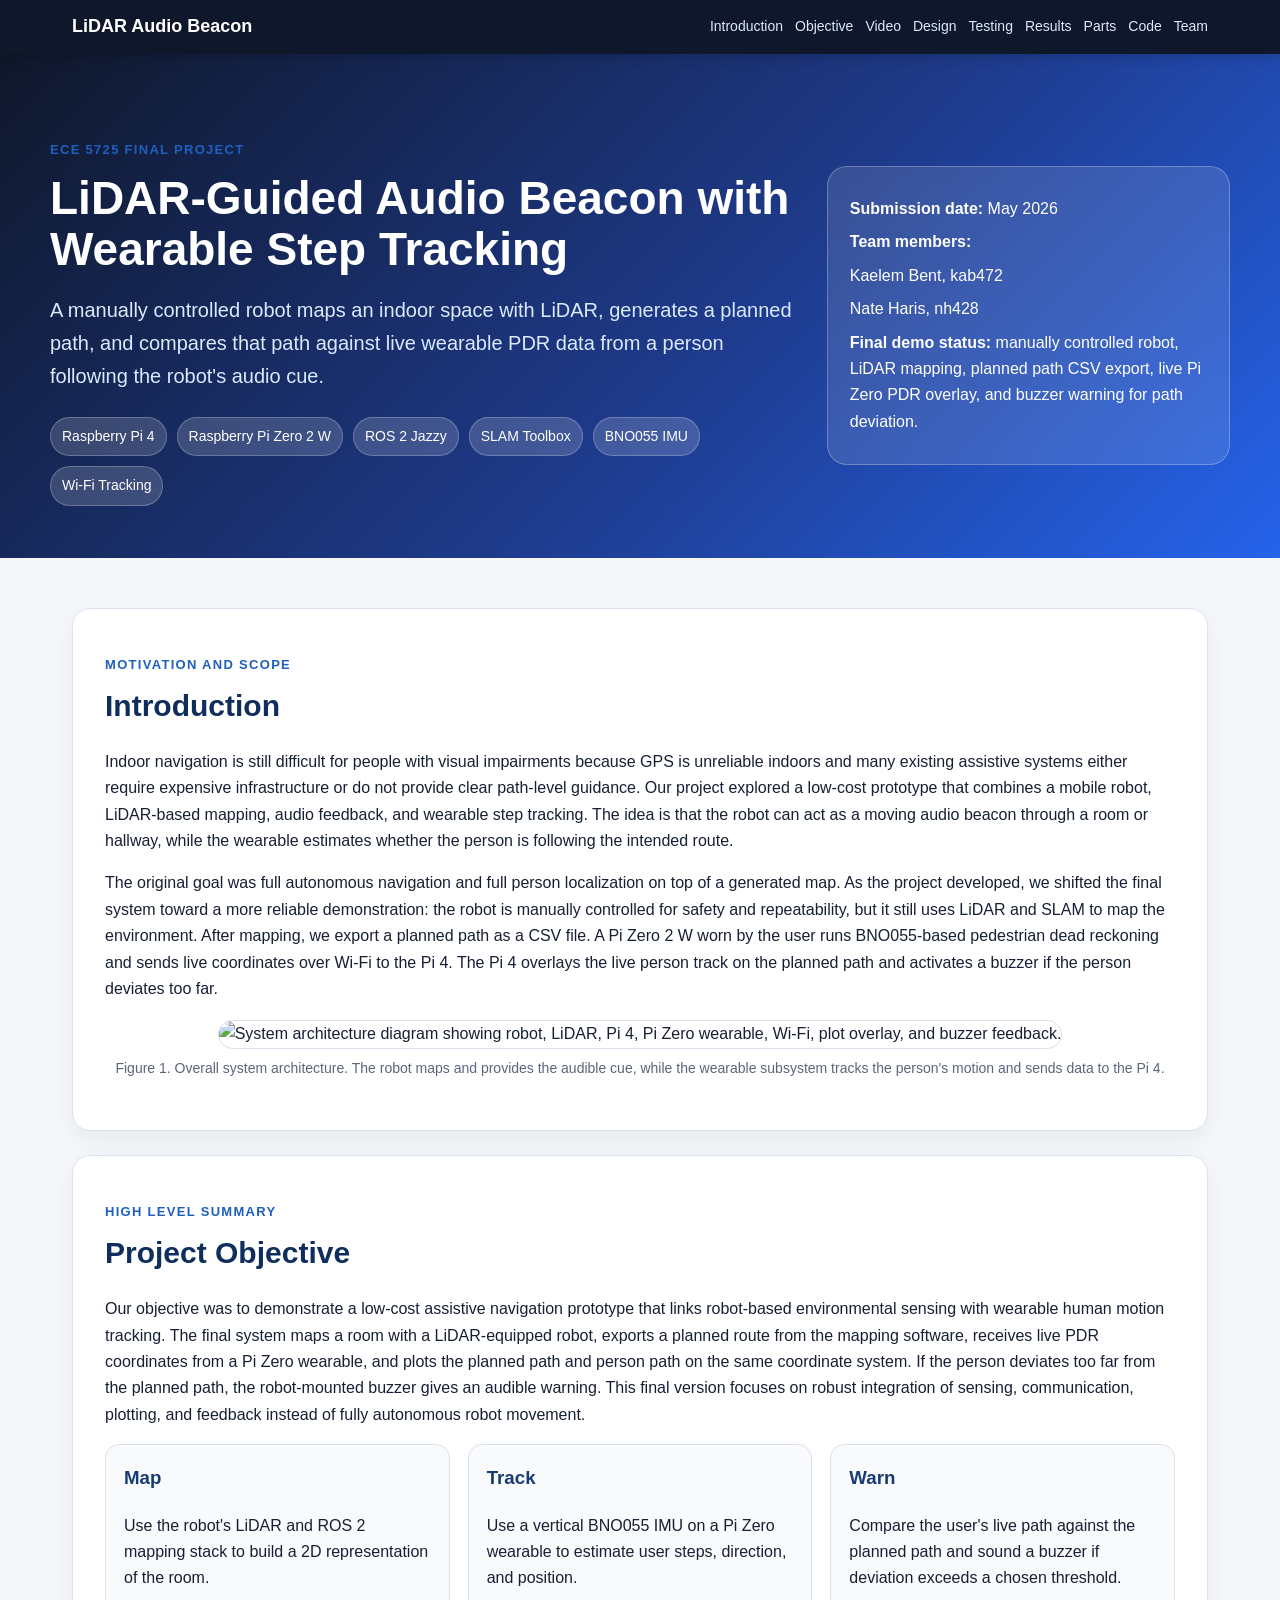
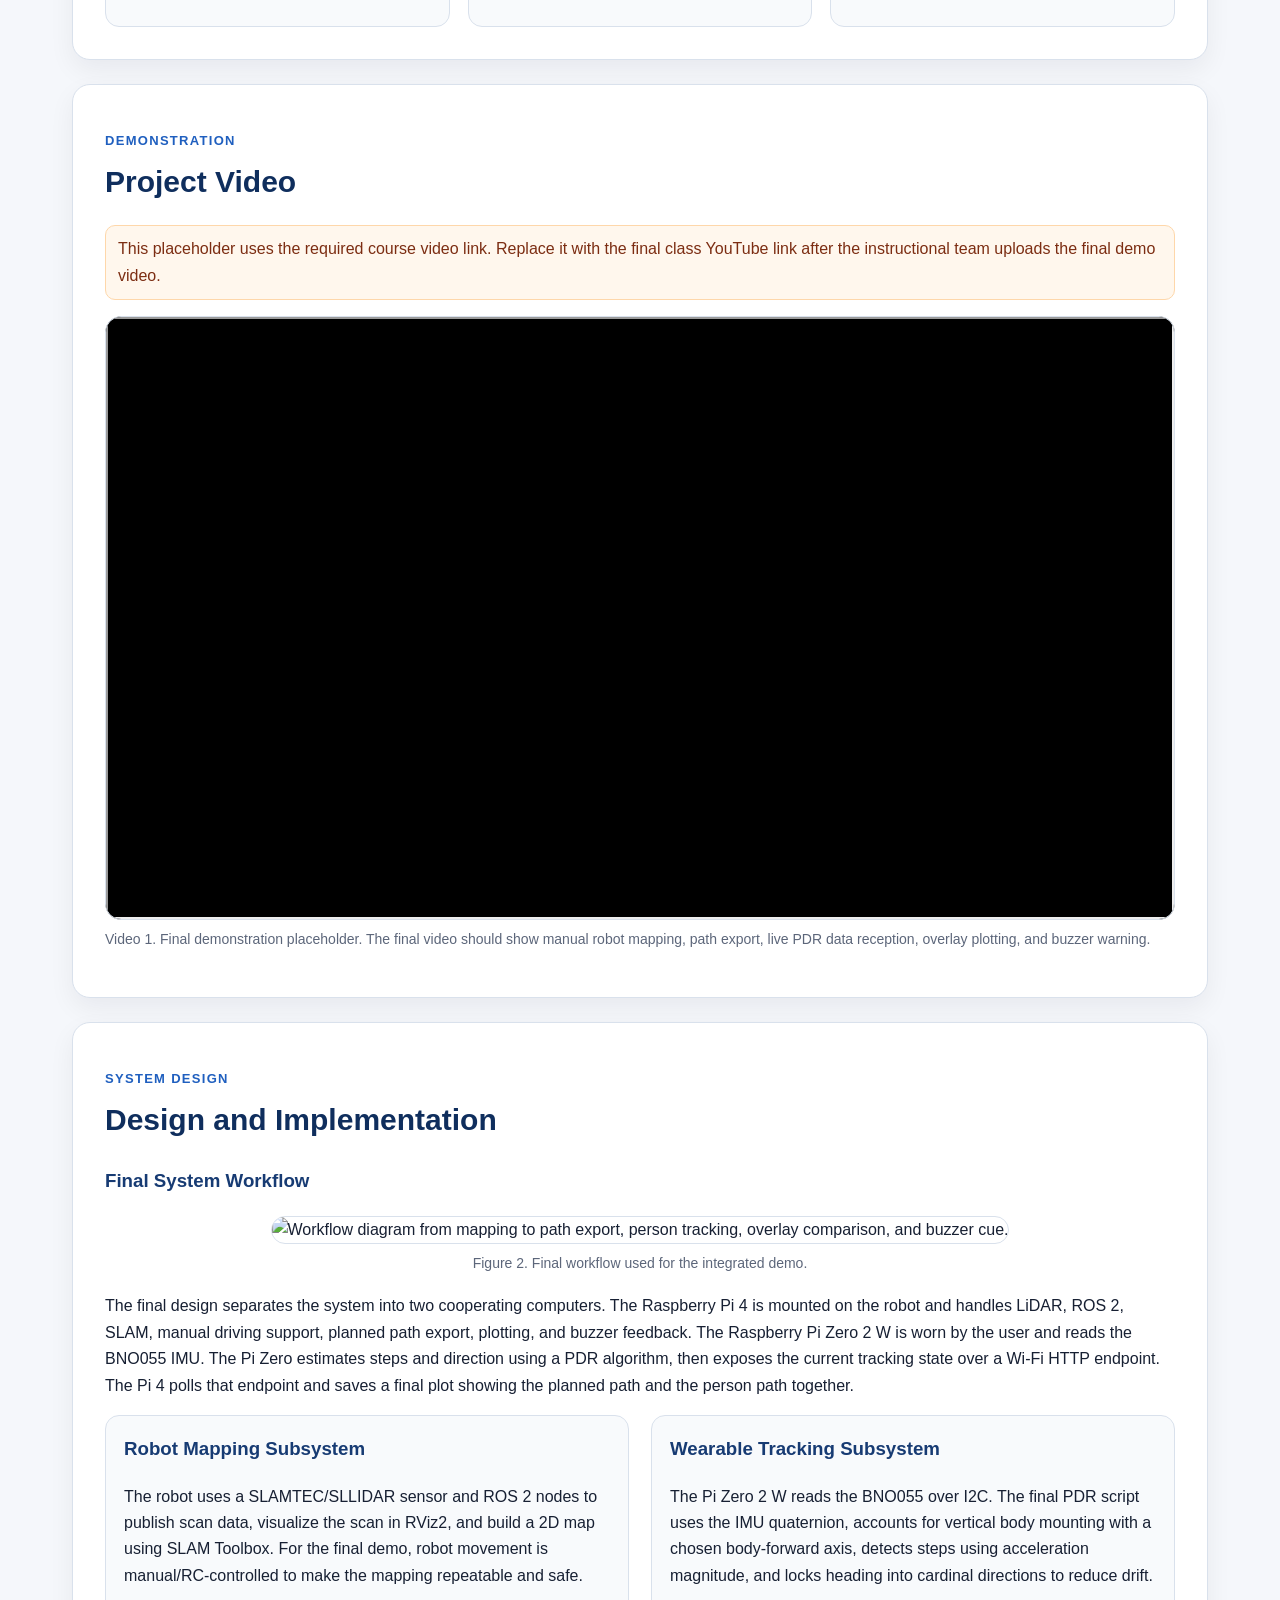
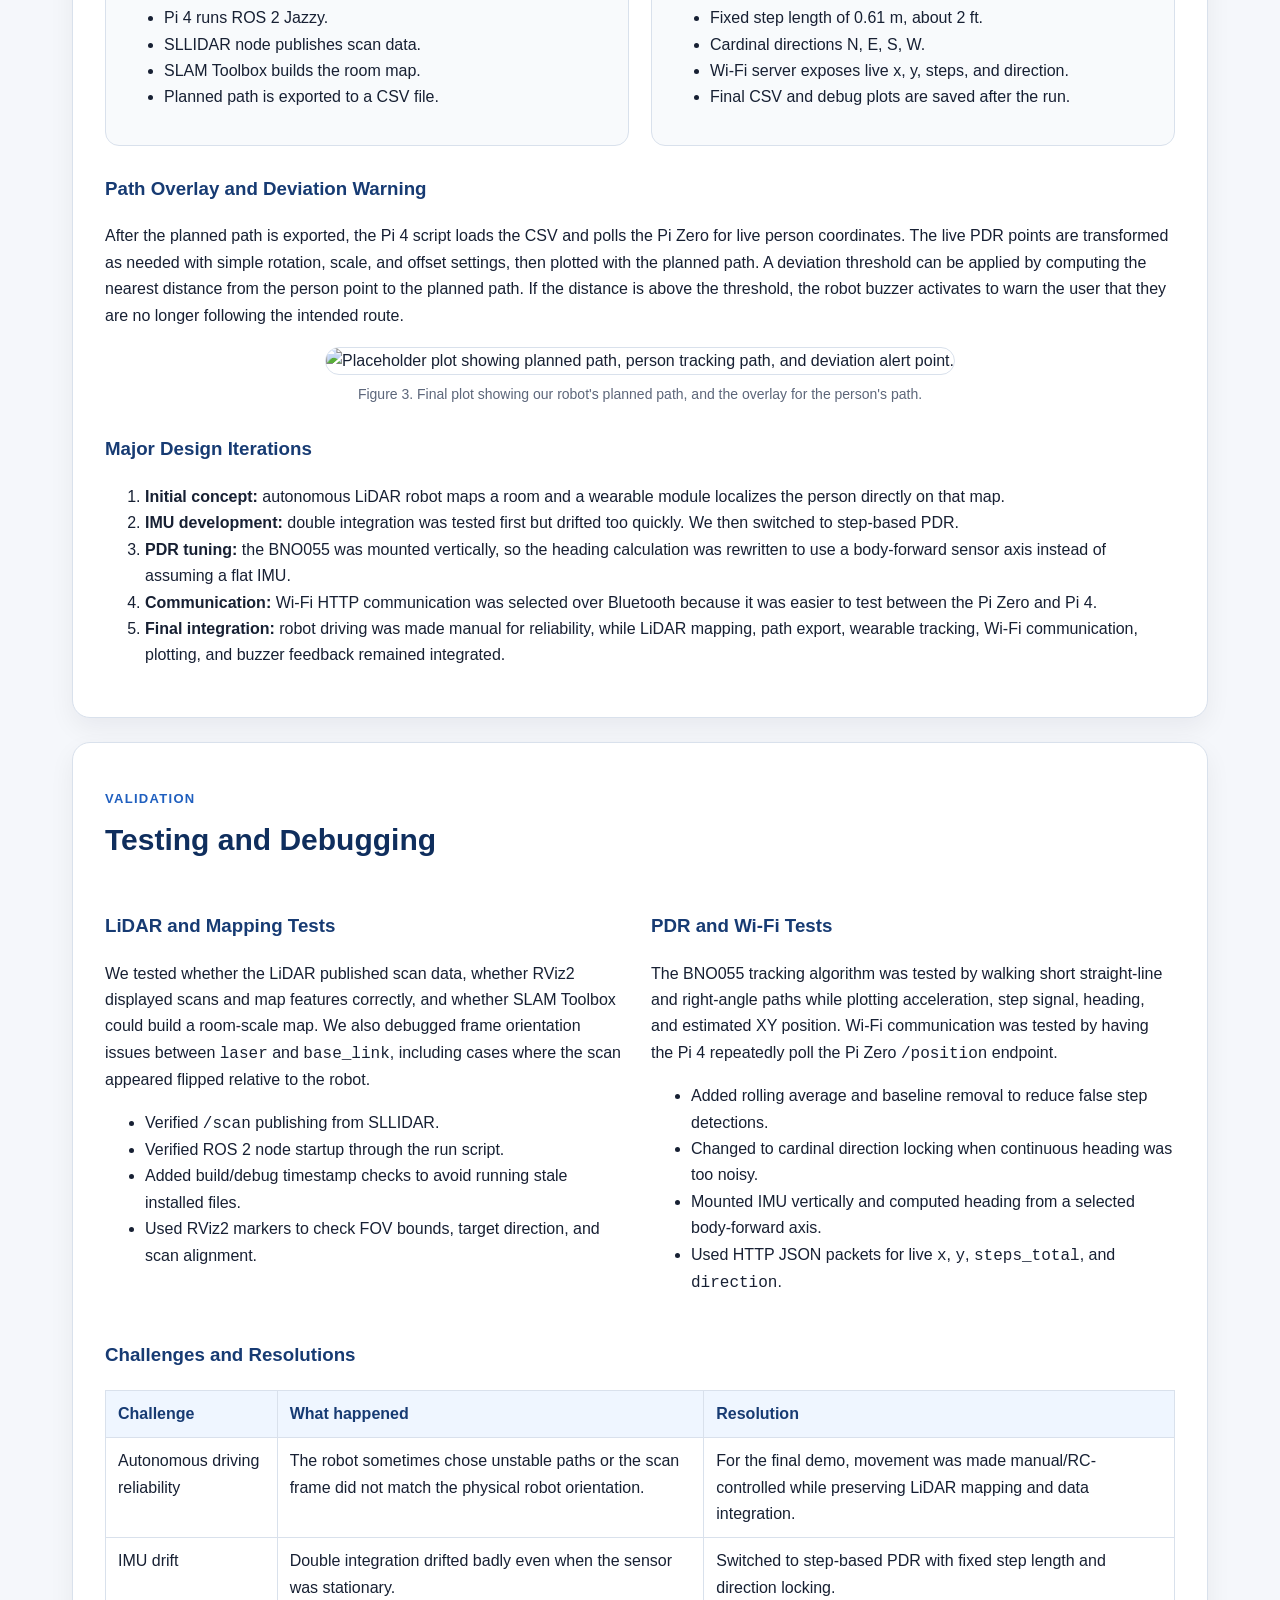
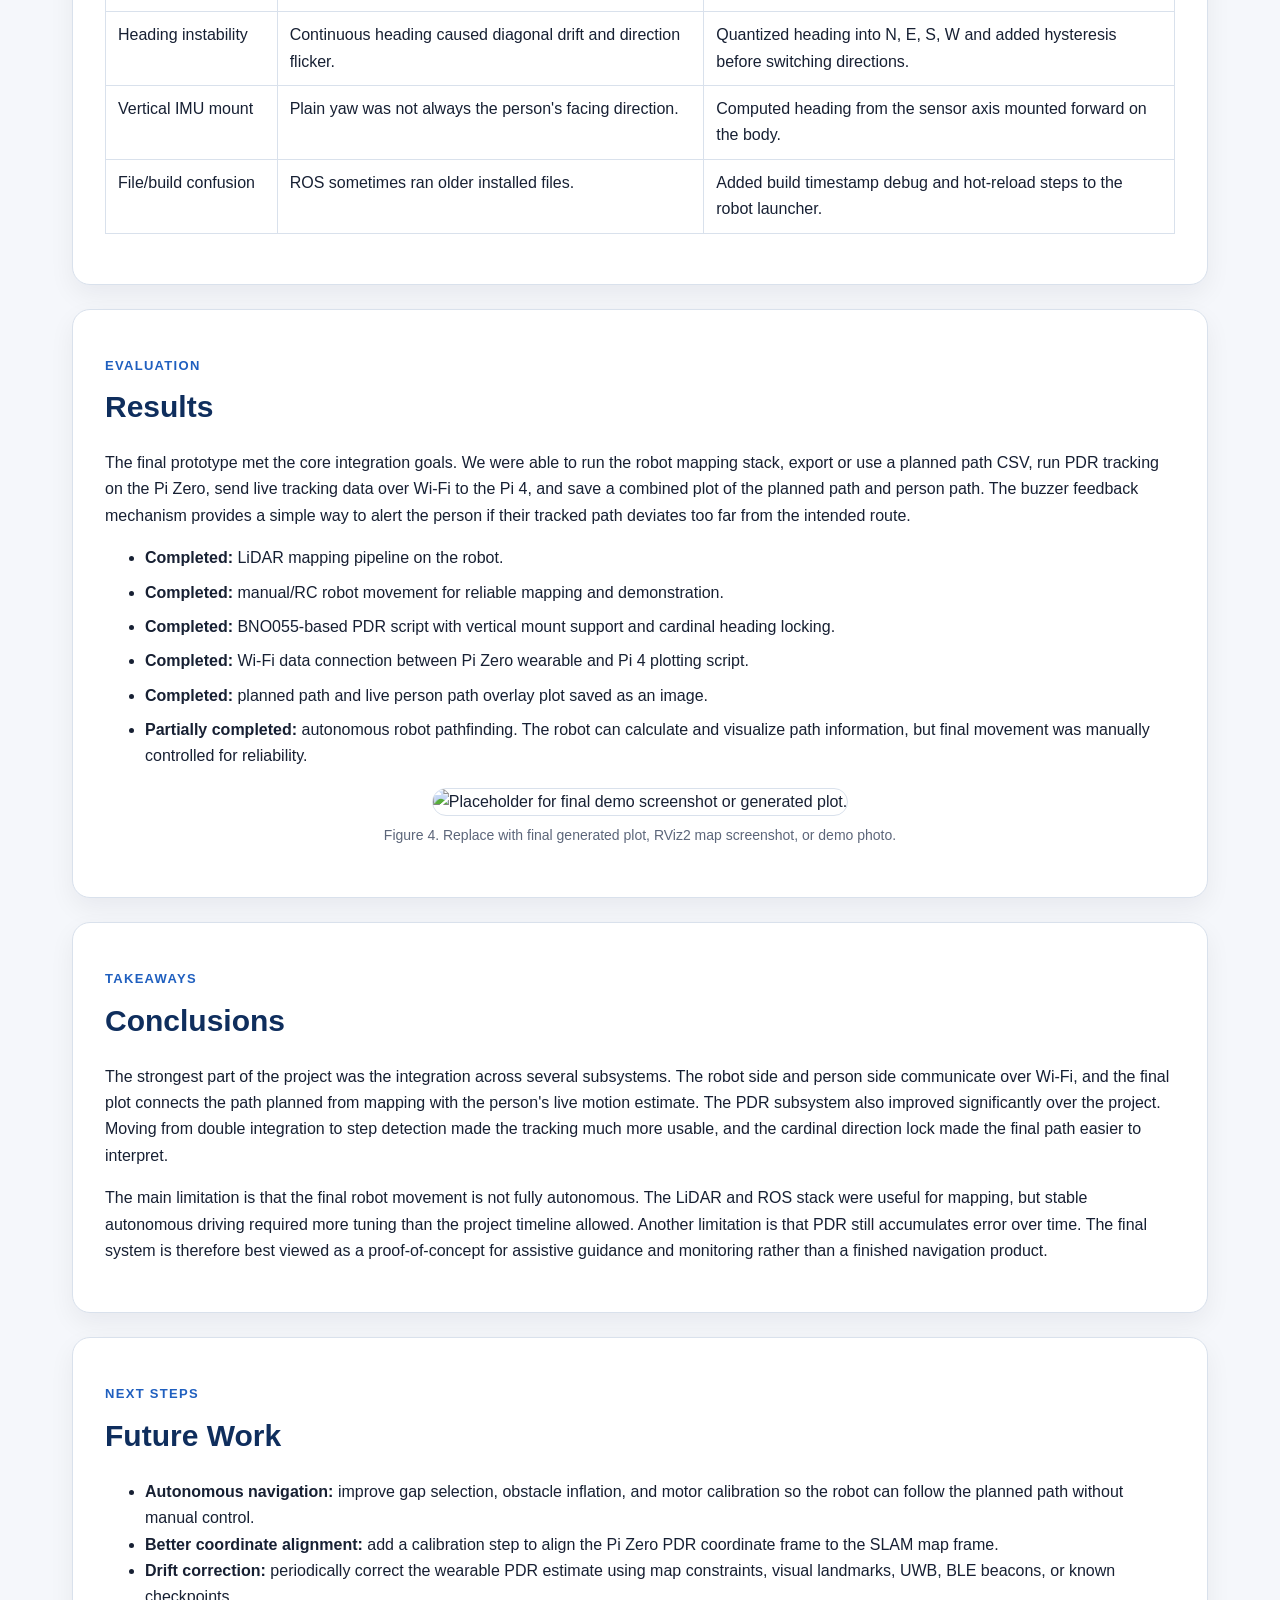
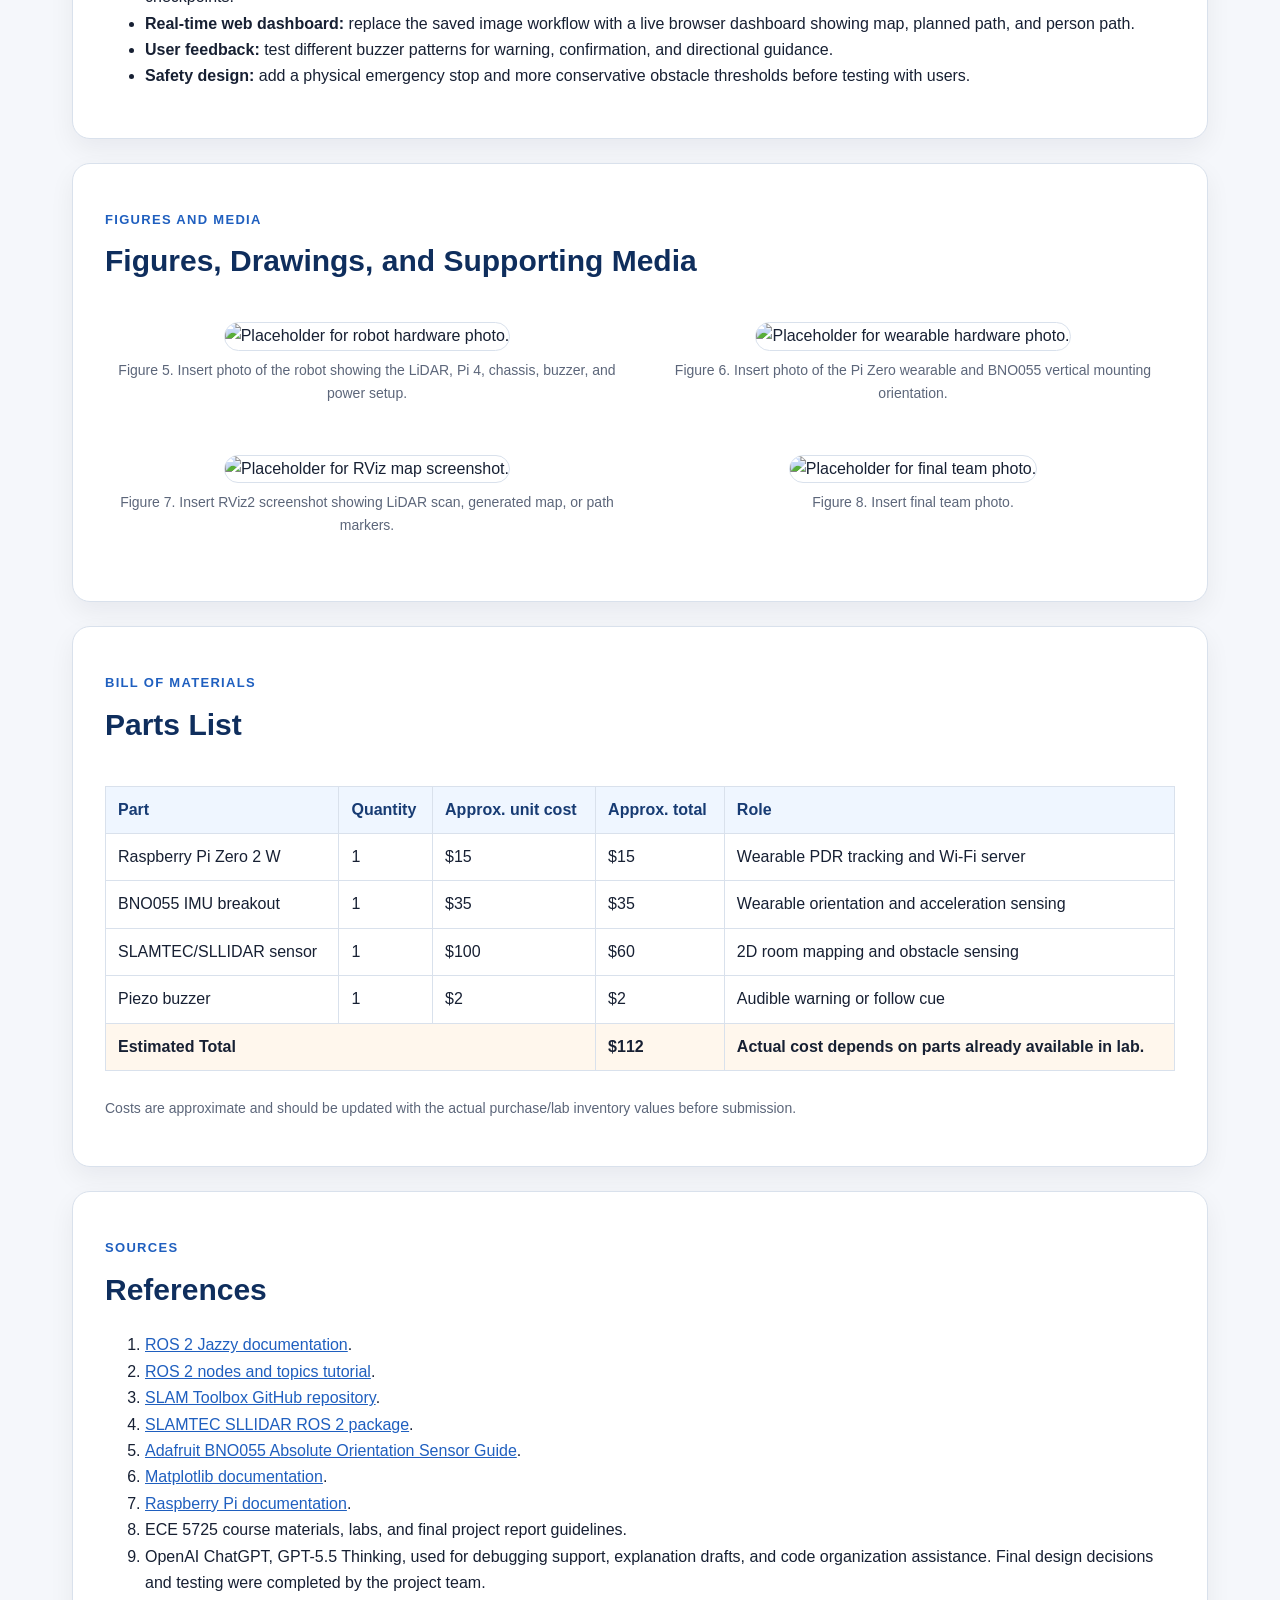
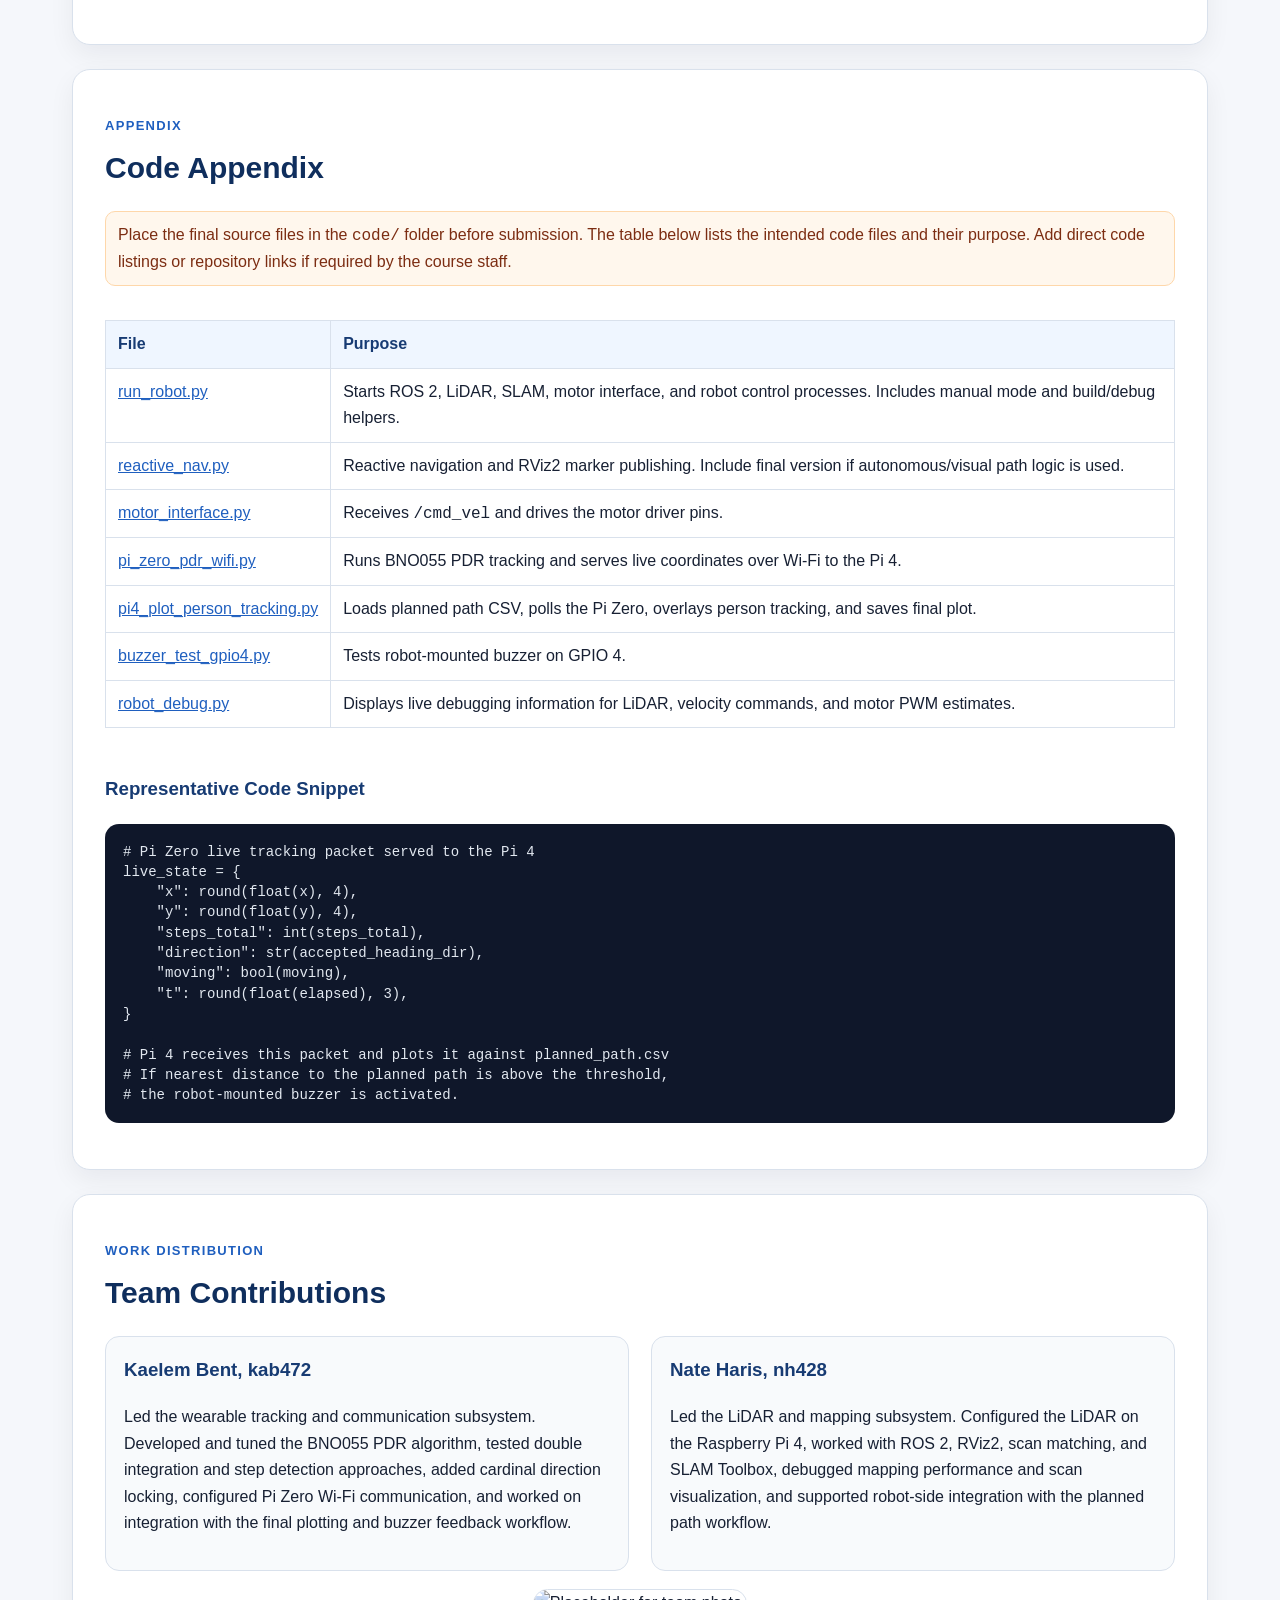
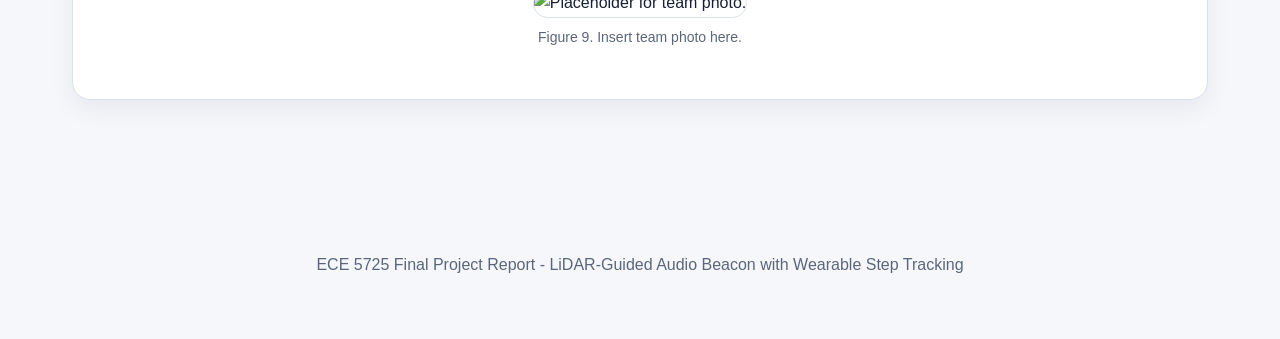
==== index.html @ 6237c657 "Add files via upload" ====
<!DOCTYPE html>
<html lang="en">
<head>
  <meta charset="utf-8">
  <meta name="viewport" content="width=device-width, initial-scale=1">
  <meta name="description" content="ECE 5725 final project report for a LiDAR-guided audio beacon robot with wearable IMU person tracking.">
  <meta name="author" content="Kaelem Bent and Nate Haris">
  <title>LiDAR-Guided Audio Beacon with Wearable Step Tracking</title>
  <link rel="stylesheet" href="starter-template.css">
</head>
<body>
  <nav class="navbar" aria-label="Main navigation">
    <div class="navbar-inner">
      <a class="brand" href="#top">LiDAR Audio Beacon</a>
      <div class="navlinks">
        <a href="#intro">Introduction</a>
        <a href="#objective">Objective</a>
        <a href="#video">Video</a>
        <a href="#design">Design</a>
        <a href="#testing">Testing</a>
        <a href="#results">Results</a>
        <a href="#parts">Parts</a>
        <a href="#code">Code</a>
        <a href="#team">Team</a>
      </div>
    </div>
  </nav>

  <header class="hero" id="top">
    <div class="hero-content">
      <div>
        <p class="kicker">ECE 5725 Final Project</p>
        <h1>LiDAR-Guided Audio Beacon with Wearable Step Tracking</h1>
        <p class="lead">A manually controlled robot maps an indoor space with LiDAR, generates a planned path, and compares that path against live wearable PDR data from a person following the robot's audio cue.</p>
        <div class="badge-row">
          <span class="badge">Raspberry Pi 4</span>
          <span class="badge">Raspberry Pi Zero 2 W</span>
          <span class="badge">ROS 2 Jazzy</span>
          <span class="badge">SLAM Toolbox</span>
          <span class="badge">BNO055 IMU</span>
          <span class="badge">Wi-Fi Tracking</span>
        </div>
      </div>
      <aside class="hero-card">
        <p><strong>Submission date:</strong> May 2026</p>
        <p><strong>Team members:</strong></p>
        <p>Kaelem Bent, kab472</p>
        <p>Nate Haris, nh428</p>
        <p><strong>Final demo status:</strong> manually controlled robot, LiDAR mapping, planned path CSV export, live Pi Zero PDR overlay, and buzzer warning for path deviation.</p>
      </aside>
    </div>
  </header>

  <main class="container">
    <section class="section" id="intro">
      <p class="kicker">Motivation and Scope</p>
      <h2>Introduction</h2>
      <p>
        Indoor navigation is still difficult for people with visual impairments because GPS is unreliable indoors and many existing assistive systems either require expensive infrastructure or do not provide clear path-level guidance. Our project explored a low-cost prototype that combines a mobile robot, LiDAR-based mapping, audio feedback, and wearable step tracking. The idea is that the robot can act as a moving audio beacon through a room or hallway, while the wearable estimates whether the person is following the intended route.
      </p>
      <p>
        The original goal was full autonomous navigation and full person localization on top of a generated map. As the project developed, we shifted the final system toward a more reliable demonstration: the robot is manually controlled for safety and repeatability, but it still uses LiDAR and SLAM to map the environment. After mapping, we export a planned path as a CSV file. A Pi Zero 2 W worn by the user runs BNO055-based pedestrian dead reckoning and sends live coordinates over Wi-Fi to the Pi 4. The Pi 4 overlays the live person track on the planned path and activates a buzzer if the person deviates too far.
      </p>
      <div class="figure">
        <img src="img/overall_system_arch.png" alt="System architecture diagram showing robot, LiDAR, Pi 4, Pi Zero wearable, Wi-Fi, plot overlay, and buzzer feedback.">
        <p class="caption">Figure 1. Overall system architecture. The robot maps and provides the audible cue, while the wearable subsystem tracks the person's motion and sends data to the Pi 4.</p>
      </div>
    </section>

    <section class="section" id="objective">
      <p class="kicker">High Level Summary</p>
      <h2>Project Objective</h2>
      <p>
        Our objective was to demonstrate a low-cost assistive navigation prototype that links robot-based environmental sensing with wearable human motion tracking. The final system maps a room with a LiDAR-equipped robot, exports a planned route from the mapping software, receives live PDR coordinates from a Pi Zero wearable, and plots the planned path and person path on the same coordinate system. If the person deviates too far from the planned path, the robot-mounted buzzer gives an audible warning. This final version focuses on robust integration of sensing, communication, plotting, and feedback instead of fully autonomous robot movement.
      </p>
      <div class="grid-3">
        <div class="card">
          <h3>Map</h3>
          <p>Use the robot's LiDAR and ROS 2 mapping stack to build a 2D representation of the room.</p>
        </div>
        <div class="card">
          <h3>Track</h3>
          <p>Use a vertical BNO055 IMU on a Pi Zero wearable to estimate user steps, direction, and position.</p>
        </div>
        <div class="card">
          <h3>Warn</h3>
          <p>Compare the user's live path against the planned path and sound a buzzer if deviation exceeds a chosen threshold.</p>
        </div>
      </div>
    </section>

    <section class="section" id="video">
      <p class="kicker">Demonstration</p>
      <h2>Project Video</h2>
      <p class="placeholder-note">This placeholder uses the required course video link. Replace it with the final class YouTube link after the instructional team uploads the final demo video.</p>
      <div class="video-wrap">
        <iframe src="https://www.youtube.com/embed/et91Gea6CPk" title="Project demonstration video placeholder" allowfullscreen></iframe>
      </div>
      <p class="caption">Video 1. Final demonstration placeholder. The final video should show manual robot mapping, path export, live PDR data reception, overlay plotting, and buzzer warning.</p>
    </section>

    <section class="section" id="design">
      <p class="kicker">System Design</p>
      <h2>Design and Implementation</h2>
      <h3>Final System Workflow</h3>
      <div class="figure">
        <img src="img/workflow.png" alt="Workflow diagram from mapping to path export, person tracking, overlay comparison, and buzzer cue.">
        <p class="caption">Figure 2. Final workflow used for the integrated demo.</p>
      </div>
      <p>
        The final design separates the system into two cooperating computers. The Raspberry Pi 4 is mounted on the robot and handles LiDAR, ROS 2, SLAM, manual driving support, planned path export, plotting, and buzzer feedback. The Raspberry Pi Zero 2 W is worn by the user and reads the BNO055 IMU. The Pi Zero estimates steps and direction using a PDR algorithm, then exposes the current tracking state over a Wi-Fi HTTP endpoint. The Pi 4 polls that endpoint and saves a final plot showing the planned path and the person path together.
      </p>
      <div class="grid-2">
        <div class="card">
          <h3>Robot Mapping Subsystem</h3>
          <p>The robot uses a SLAMTEC/SLLIDAR sensor and ROS 2 nodes to publish scan data, visualize the scan in RViz2, and build a 2D map using SLAM Toolbox. For the final demo, robot movement is manual/RC-controlled to make the mapping repeatable and safe.</p>
          <ul>
            <li>Pi 4 runs ROS 2 Jazzy.</li>
            <li>SLLIDAR node publishes scan data.</li>
            <li>SLAM Toolbox builds the room map.</li>
            <li>Planned path is exported to a CSV file.</li>
          </ul>
        </div>
        <div class="card">
          <h3>Wearable Tracking Subsystem</h3>
          <p>The Pi Zero 2 W reads the BNO055 over I2C. The final PDR script uses the IMU quaternion, accounts for vertical body mounting with a chosen body-forward axis, detects steps using acceleration magnitude, and locks heading into cardinal directions to reduce drift.</p>
          <ul>
            <li>Fixed step length of 0.61 m, about 2 ft.</li>
            <li>Cardinal directions N, E, S, W.</li>
            <li>Wi-Fi server exposes live x, y, steps, and direction.</li>
            <li>Final CSV and debug plots are saved after the run.</li>
          </ul>
        </div>
      </div>

      <h3>Path Overlay and Deviation Warning</h3>
      <p>
        After the planned path is exported, the Pi 4 script loads the CSV and polls the Pi Zero for live person coordinates. The live PDR points are transformed as needed with simple rotation, scale, and offset settings, then plotted with the planned path. A deviation threshold can be applied by computing the nearest distance from the person point to the planned path. If the distance is above the threshold, the robot buzzer activates to warn the user that they are no longer following the intended route.
      </p>
      <div class="figure">
        <img src="img/path_overlay.png" alt="Placeholder plot showing planned path, person tracking path, and deviation alert point.">
        <p class="caption">Figure 3. Final plot showing our robot's planned path, and the overlay for the person's path.</p>
      </div>

      <h3>Major Design Iterations</h3>
      <ol>
        <li><strong>Initial concept:</strong> autonomous LiDAR robot maps a room and a wearable module localizes the person directly on that map.</li>
        <li><strong>IMU development:</strong> double integration was tested first but drifted too quickly. We then switched to step-based PDR.</li>
        <li><strong>PDR tuning:</strong> the BNO055 was mounted vertically, so the heading calculation was rewritten to use a body-forward sensor axis instead of assuming a flat IMU.</li>
        <li><strong>Communication:</strong> Wi-Fi HTTP communication was selected over Bluetooth because it was easier to test between the Pi Zero and Pi 4.</li>
        <li><strong>Final integration:</strong> robot driving was made manual for reliability, while LiDAR mapping, path export, wearable tracking, Wi-Fi communication, plotting, and buzzer feedback remained integrated.</li>
      </ol>
    </section>

    <section class="section" id="testing">
      <p class="kicker">Validation</p>
      <h2>Testing and Debugging</h2>
      <div class="grid-2">
        <div>
          <h3>LiDAR and Mapping Tests</h3>
          <p>We tested whether the LiDAR published scan data, whether RViz2 displayed scans and map features correctly, and whether SLAM Toolbox could build a room-scale map. We also debugged frame orientation issues between <code>laser</code> and <code>base_link</code>, including cases where the scan appeared flipped relative to the robot.</p>
          <ul>
            <li>Verified <code>/scan</code> publishing from SLLIDAR.</li>
            <li>Verified ROS 2 node startup through the run script.</li>
            <li>Added build/debug timestamp checks to avoid running stale installed files.</li>
            <li>Used RViz2 markers to check FOV bounds, target direction, and scan alignment.</li>
          </ul>
        </div>
        <div>
          <h3>PDR and Wi-Fi Tests</h3>
          <p>The BNO055 tracking algorithm was tested by walking short straight-line and right-angle paths while plotting acceleration, step signal, heading, and estimated XY position. Wi-Fi communication was tested by having the Pi 4 repeatedly poll the Pi Zero <code>/position</code> endpoint.</p>
          <ul>
            <li>Added rolling average and baseline removal to reduce false step detections.</li>
            <li>Changed to cardinal direction locking when continuous heading was too noisy.</li>
            <li>Mounted IMU vertically and computed heading from a selected body-forward axis.</li>
            <li>Used HTTP JSON packets for live <code>x</code>, <code>y</code>, <code>steps_total</code>, and <code>direction</code>.</li>
          </ul>
        </div>
      </div>
      <h3>Challenges and Resolutions</h3>
      <table>
        <thead><tr><th>Challenge</th><th>What happened</th><th>Resolution</th></tr></thead>
        <tbody>
          <tr><td>Autonomous driving reliability</td><td>The robot sometimes chose unstable paths or the scan frame did not match the physical robot orientation.</td><td>For the final demo, movement was made manual/RC-controlled while preserving LiDAR mapping and data integration.</td></tr>
          <tr><td>IMU drift</td><td>Double integration drifted badly even when the sensor was stationary.</td><td>Switched to step-based PDR with fixed step length and direction locking.</td></tr>
          <tr><td>Heading instability</td><td>Continuous heading caused diagonal drift and direction flicker.</td><td>Quantized heading into N, E, S, W and added hysteresis before switching directions.</td></tr>
          <tr><td>Vertical IMU mount</td><td>Plain yaw was not always the person's facing direction.</td><td>Computed heading from the sensor axis mounted forward on the body.</td></tr>
          <tr><td>File/build confusion</td><td>ROS sometimes ran older installed files.</td><td>Added build timestamp debug and hot-reload steps to the robot launcher.</td></tr>
        </tbody>
      </table>
    </section>

    <section class="section" id="results">
      <p class="kicker">Evaluation</p>
      <h2>Results</h2>
      <p>
        The final prototype met the core integration goals. We were able to run the robot mapping stack, export or use a planned path CSV, run PDR tracking on the Pi Zero, send live tracking data over Wi-Fi to the Pi 4, and save a combined plot of the planned path and person path. The buzzer feedback mechanism provides a simple way to alert the person if their tracked path deviates too far from the intended route.
      </p>
      <ul class="status-list">
        <li><strong>Completed:</strong> LiDAR mapping pipeline on the robot.</li>
        <li><strong>Completed:</strong> manual/RC robot movement for reliable mapping and demonstration.</li>
        <li><strong>Completed:</strong> BNO055-based PDR script with vertical mount support and cardinal heading locking.</li>
        <li><strong>Completed:</strong> Wi-Fi data connection between Pi Zero wearable and Pi 4 plotting script.</li>
        <li><strong>Completed:</strong> planned path and live person path overlay plot saved as an image.</li>
        <li><strong>Partially completed:</strong> autonomous robot pathfinding. The robot can calculate and visualize path information, but final movement was manually controlled for reliability.</li>
      </ul>
      <div class="figure">
        <img src="img/photo_placeholder.svg" alt="Placeholder for final demo screenshot or generated plot.">
        <p class="caption">Figure 4. Replace with final generated plot, RViz2 map screenshot, or demo photo.</p>
      </div>
    </section>

    <section class="section" id="conclusions">
      <p class="kicker">Takeaways</p>
      <h2>Conclusions</h2>
      <p>
        The strongest part of the project was the integration across several subsystems. The robot side and person side communicate over Wi-Fi, and the final plot connects the path planned from mapping with the person's live motion estimate. The PDR subsystem also improved significantly over the project. Moving from double integration to step detection made the tracking much more usable, and the cardinal direction lock made the final path easier to interpret.
      </p>
      <p>
        The main limitation is that the final robot movement is not fully autonomous. The LiDAR and ROS stack were useful for mapping, but stable autonomous driving required more tuning than the project timeline allowed. Another limitation is that PDR still accumulates error over time. The final system is therefore best viewed as a proof-of-concept for assistive guidance and monitoring rather than a finished navigation product.
      </p>
    </section>

    <section class="section" id="future">
      <p class="kicker">Next Steps</p>
      <h2>Future Work</h2>
      <ul>
        <li><strong>Autonomous navigation:</strong> improve gap selection, obstacle inflation, and motor calibration so the robot can follow the planned path without manual control.</li>
        <li><strong>Better coordinate alignment:</strong> add a calibration step to align the Pi Zero PDR coordinate frame to the SLAM map frame.</li>
        <li><strong>Drift correction:</strong> periodically correct the wearable PDR estimate using map constraints, visual landmarks, UWB, BLE beacons, or known checkpoints.</li>
        <li><strong>Real-time web dashboard:</strong> replace the saved image workflow with a live browser dashboard showing map, planned path, and person path.</li>
        <li><strong>User feedback:</strong> test different buzzer patterns for warning, confirmation, and directional guidance.</li>
        <li><strong>Safety design:</strong> add a physical emergency stop and more conservative obstacle thresholds before testing with users.</li>
      </ul>
    </section>

    <section class="section" id="supporting-media">
      <p class="kicker">Figures and Media</p>
      <h2>Figures, Drawings, and Supporting Media</h2>
      <div class="grid-2">
        <div class="figure">
          <img src="img/photo_placeholder.svg" alt="Placeholder for robot hardware photo.">
          <p class="caption">Figure 5. Insert photo of the robot showing the LiDAR, Pi 4, chassis, buzzer, and power setup.</p>
        </div>
        <div class="figure">
          <img src="img/photo_placeholder.svg" alt="Placeholder for wearable hardware photo.">
          <p class="caption">Figure 6. Insert photo of the Pi Zero wearable and BNO055 vertical mounting orientation.</p>
        </div>
      </div>
      <div class="grid-2">
        <div class="figure">
          <img src="img/photo_placeholder.svg" alt="Placeholder for RViz map screenshot.">
          <p class="caption">Figure 7. Insert RViz2 screenshot showing LiDAR scan, generated map, or path markers.</p>
        </div>
        <div class="figure">
          <img src="img/photo_placeholder.svg" alt="Placeholder for final team photo.">
          <p class="caption">Figure 8. Insert final team photo.</p>
        </div>
      </div>
    </section>

    <section class="section" id="parts">
      <p class="kicker">Bill of Materials</p>
      <h2>Parts List</h2>
      <div class="table-wrap">
        <table>
          <thead><tr><th>Part</th><th>Quantity</th><th>Approx. unit cost</th><th>Approx. total</th><th>Role</th></tr></thead>
          <tbody>
            <tr><td>Raspberry Pi Zero 2 W</td><td>1</td><td>$15</td><td>$15</td><td>Wearable PDR tracking and Wi-Fi server</td></tr>
            <tr><td>BNO055 IMU breakout</td><td>1</td><td>$35</td><td>$35</td><td>Wearable orientation and acceleration sensing</td></tr>
            <tr><td>SLAMTEC/SLLIDAR sensor</td><td>1</td><td>$100</td><td>$60</td><td>2D room mapping and obstacle sensing</td></tr>
            <tr><td>Piezo buzzer</td><td>1</td><td>$2</td><td>$2</td><td>Audible warning or follow cue</td></tr>
            <tr class="total-row"><td colspan="3">Estimated Total</td><td>$112</td><td>Actual cost depends on parts already available in lab.</td></tr>
          </tbody>
        </table>
      </div>
      <p class="caption">Costs are approximate and should be updated with the actual purchase/lab inventory values before submission.</p>
    </section>

    <section class="section" id="references">
      <p class="kicker">Sources</p>
      <h2>References</h2>
      <ol>
        <li><a href="https://docs.ros.org/en/jazzy/index.html">ROS 2 Jazzy documentation</a>.</li>
        <li><a href="https://docs.ros.org/en/jazzy/Tutorials/Beginner-CLI-Tools/Understanding-ROS2-Nodes/Understanding-ROS2-Nodes.html">ROS 2 nodes and topics tutorial</a>.</li>
        <li><a href="https://github.com/SteveMacenski/slam_toolbox">SLAM Toolbox GitHub repository</a>.</li>
        <li><a href="https://github.com/Slamtec/sllidar_ros2">SLAMTEC SLLIDAR ROS 2 package</a>.</li>
        <li><a href="https://learn.adafruit.com/adafruit-bno055-absolute-orientation-sensor/overview">Adafruit BNO055 Absolute Orientation Sensor Guide</a>.</li>
        <li><a href="https://matplotlib.org/">Matplotlib documentation</a>.</li>
        <li><a href="https://www.raspberrypi.com/documentation/">Raspberry Pi documentation</a>.</li>
        <li>ECE 5725 course materials, labs, and final project report guidelines.</li>
        <li>OpenAI ChatGPT, GPT-5.5 Thinking, used for debugging support, explanation drafts, and code organization assistance. Final design decisions and testing were completed by the project team.</li>
      </ol>
    </section>

    <section class="section" id="code">
      <p class="kicker">Appendix</p>
      <h2>Code Appendix</h2>
      <p class="placeholder-note">Place the final source files in the <code>code/</code> folder before submission. The table below lists the intended code files and their purpose. Add direct code listings or repository links if required by the course staff.</p>
      <div class="table-wrap">
        <table>
          <thead><tr><th>File</th><th>Purpose</th></tr></thead>
          <tbody>
            <tr><td><a href="code/run_robot.py">run_robot.py</a></td><td>Starts ROS 2, LiDAR, SLAM, motor interface, and robot control processes. Includes manual mode and build/debug helpers.</td></tr>
            <tr><td><a href="code/reactive_nav.py">reactive_nav.py</a></td><td>Reactive navigation and RViz2 marker publishing. Include final version if autonomous/visual path logic is used.</td></tr>
            <tr><td><a href="code/motor_interface.py">motor_interface.py</a></td><td>Receives <code>/cmd_vel</code> and drives the motor driver pins.</td></tr>
            <tr><td><a href="code/pi_zero_pdr_wifi.py">pi_zero_pdr_wifi.py</a></td><td>Runs BNO055 PDR tracking and serves live coordinates over Wi-Fi to the Pi 4.</td></tr>
            <tr><td><a href="code/pi4_plot_person_tracking.py">pi4_plot_person_tracking.py</a></td><td>Loads planned path CSV, polls the Pi Zero, overlays person tracking, and saves final plot.</td></tr>
            <tr><td><a href="code/buzzer_test_gpio4.py">buzzer_test_gpio4.py</a></td><td>Tests robot-mounted buzzer on GPIO 4.</td></tr>
            <tr><td><a href="code/robot_debug.py">robot_debug.py</a></td><td>Displays live debugging information for LiDAR, velocity commands, and motor PWM estimates.</td></tr>
          </tbody>
        </table>
      </div>
      <h3>Representative Code Snippet</h3>
      <pre><code># Pi Zero live tracking packet served to the Pi 4
live_state = {
    "x": round(float(x), 4),
    "y": round(float(y), 4),
    "steps_total": int(steps_total),
    "direction": str(accepted_heading_dir),
    "moving": bool(moving),
    "t": round(float(elapsed), 3),
}

# Pi 4 receives this packet and plots it against planned_path.csv
# If nearest distance to the planned path is above the threshold,
# the robot-mounted buzzer is activated.</code></pre>
    </section>

    <section class="section" id="team">
      <p class="kicker">Work Distribution</p>
      <h2>Team Contributions</h2>
      <div class="grid-2">
        <div class="card">
          <h3>Kaelem Bent, kab472</h3>
          <p>Led the wearable tracking and communication subsystem. Developed and tuned the BNO055 PDR algorithm, tested double integration and step detection approaches, added cardinal direction locking, configured Pi Zero Wi-Fi communication, and worked on integration with the final plotting and buzzer feedback workflow.</p>
        </div>
        <div class="card">
          <h3>Nate Haris, nh428</h3>
          <p>Led the LiDAR and mapping subsystem. Configured the LiDAR on the Raspberry Pi 4, worked with ROS 2, RViz2, scan matching, and SLAM Toolbox, debugged mapping performance and scan visualization, and supported robot-side integration with the planned path workflow.</p>
        </div>
      </div>
      <div class="figure">
        <img src="img/photo_placeholder.svg" alt="Placeholder for team photo.">
        <p class="caption">Figure 9. Insert team photo here.</p>
      </div>
    </section>
  </main>

  <footer class="footer">
    <p>ECE 5725 Final Project Report - LiDAR-Guided Audio Beacon with Wearable Step Tracking</p>
  </footer>
</body>
</html>
---- starter-template.css ----
:root {
  --bg: #f5f7fb;
  --panel: #ffffff;
  --ink: #172033;
  --muted: #5c667a;
  --blue: #1f5fbf;
  --blue-dark: #123a73;
  --accent: #f59e0b;
  --line: #d9e1ec;
  --code: #0f172a;
}

* { box-sizing: border-box; }
html { scroll-behavior: smooth; }
body {
  margin: 0;
  font-family: Arial, Helvetica, sans-serif;
  line-height: 1.65;
  color: var(--ink);
  background: var(--bg);
}

a { color: var(--blue); }
a:hover { color: var(--blue-dark); }

.navbar {
  position: sticky;
  top: 0;
  z-index: 10;
  background: #0f172a;
  color: white;
  box-shadow: 0 2px 12px rgba(0,0,0,0.18);
}
.navbar-inner {
  max-width: 1180px;
  margin: 0 auto;
  display: flex;
  align-items: center;
  justify-content: space-between;
  padding: 12px 22px;
  gap: 20px;
}
.brand {
  font-weight: 700;
  font-size: 18px;
  color: white;
  text-decoration: none;
}
.navlinks {
  display: flex;
  flex-wrap: wrap;
  gap: 12px;
  justify-content: flex-end;
}
.navlinks a {
  color: #dbeafe;
  text-decoration: none;
  font-size: 14px;
}
.navlinks a:hover { color: white; }

.hero {
  background: linear-gradient(135deg, #0f172a 0%, #1e3a8a 55%, #2563eb 100%);
  color: white;
  padding: 72px 22px 52px;
}
.hero-content {
  max-width: 1180px;
  margin: 0 auto;
  display: grid;
  grid-template-columns: 1.3fr 0.7fr;
  gap: 28px;
  align-items: center;
}
.hero h1 {
  margin: 0 0 16px;
  font-size: 46px;
  line-height: 1.1;
}
.hero .lead {
  font-size: 20px;
  color: #dbeafe;
  margin-bottom: 24px;
}
.hero-card {
  background: rgba(255,255,255,0.12);
  border: 1px solid rgba(255,255,255,0.25);
  border-radius: 20px;
  padding: 22px;
  backdrop-filter: blur(8px);
}
.hero-card p { margin: 7px 0; }
.badge-row { display: flex; flex-wrap: wrap; gap: 10px; }
.badge {
  display: inline-block;
  padding: 7px 11px;
  border-radius: 999px;
  background: rgba(255,255,255,0.16);
  border: 1px solid rgba(255,255,255,0.24);
  font-size: 14px;
}

.container {
  max-width: 1180px;
  margin: 0 auto;
  padding: 26px 22px 80px;
}
.section {
  background: var(--panel);
  border: 1px solid var(--line);
  border-radius: 18px;
  padding: 32px;
  margin: 24px 0;
  box-shadow: 0 10px 26px rgba(15,23,42,0.06);
}
.section h2 {
  margin-top: 0;
  color: #0f2e5d;
  font-size: 30px;
  line-height: 1.2;
}
.section h3 {
  color: #173b73;
  margin-top: 28px;
}
.kicker {
  text-transform: uppercase;
  letter-spacing: 0.1em;
  color: var(--blue);
  font-size: 13px;
  font-weight: 700;
}
.grid-2 {
  display: grid;
  grid-template-columns: 1fr 1fr;
  gap: 22px;
}
.grid-3 {
  display: grid;
  grid-template-columns: repeat(3, 1fr);
  gap: 18px;
}
.card {
  background: #f8fafc;
  border: 1px solid var(--line);
  border-radius: 14px;
  padding: 18px;
}
.card h3, .card h4 { margin-top: 0; }
.figure {
  margin: 18px 0;
  text-align: center;
}
.figure img {
  max-width: 100%;
  border: 1px solid var(--line);
  border-radius: 16px;
  background: #fff;
}
.caption {
  color: var(--muted);
  font-size: 14px;
  margin-top: 8px;
}
.video-wrap {
  position: relative;
  padding-bottom: 56.25%;
  height: 0;
  overflow: hidden;
  border-radius: 16px;
  border: 1px solid var(--line);
  background: #000;
}
.video-wrap iframe {
  position: absolute;
  top: 0;
  left: 0;
  width: 100%;
  height: 100%;
}
.table-wrap { overflow-x: auto; }
table {
  width: 100%;
  border-collapse: collapse;
  margin: 18px 0;
  background: #fff;
}
th, td {
  border: 1px solid var(--line);
  padding: 10px 12px;
  vertical-align: top;
}
th {
  background: #eff6ff;
  color: #173b73;
  text-align: left;
}
.total-row td {
  font-weight: 700;
  background: #fff7ed;
}
pre {
  background: var(--code);
  color: #e2e8f0;
  padding: 18px;
  border-radius: 14px;
  overflow-x: auto;
  font-size: 14px;
  line-height: 1.45;
}
code { font-family: Consolas, Monaco, 'Courier New', monospace; }
.callout {
  border-left: 5px solid var(--accent);
  background: #fffbeb;
  padding: 14px 18px;
  border-radius: 10px;
  margin: 16px 0;
}
.status-list li { margin-bottom: 8px; }
.footer {
  color: var(--muted);
  text-align: center;
  padding: 32px 20px;
}
.placeholder-note {
  color: #7c2d12;
  background: #fff7ed;
  border: 1px solid #fed7aa;
  padding: 10px 12px;
  border-radius: 10px;
}

@media (max-width: 850px) {
  .hero-content, .grid-2, .grid-3 { grid-template-columns: 1fr; }
  .hero h1 { font-size: 34px; }
  .navbar-inner { align-items: flex-start; flex-direction: column; }
  .section { padding: 22px; }
}
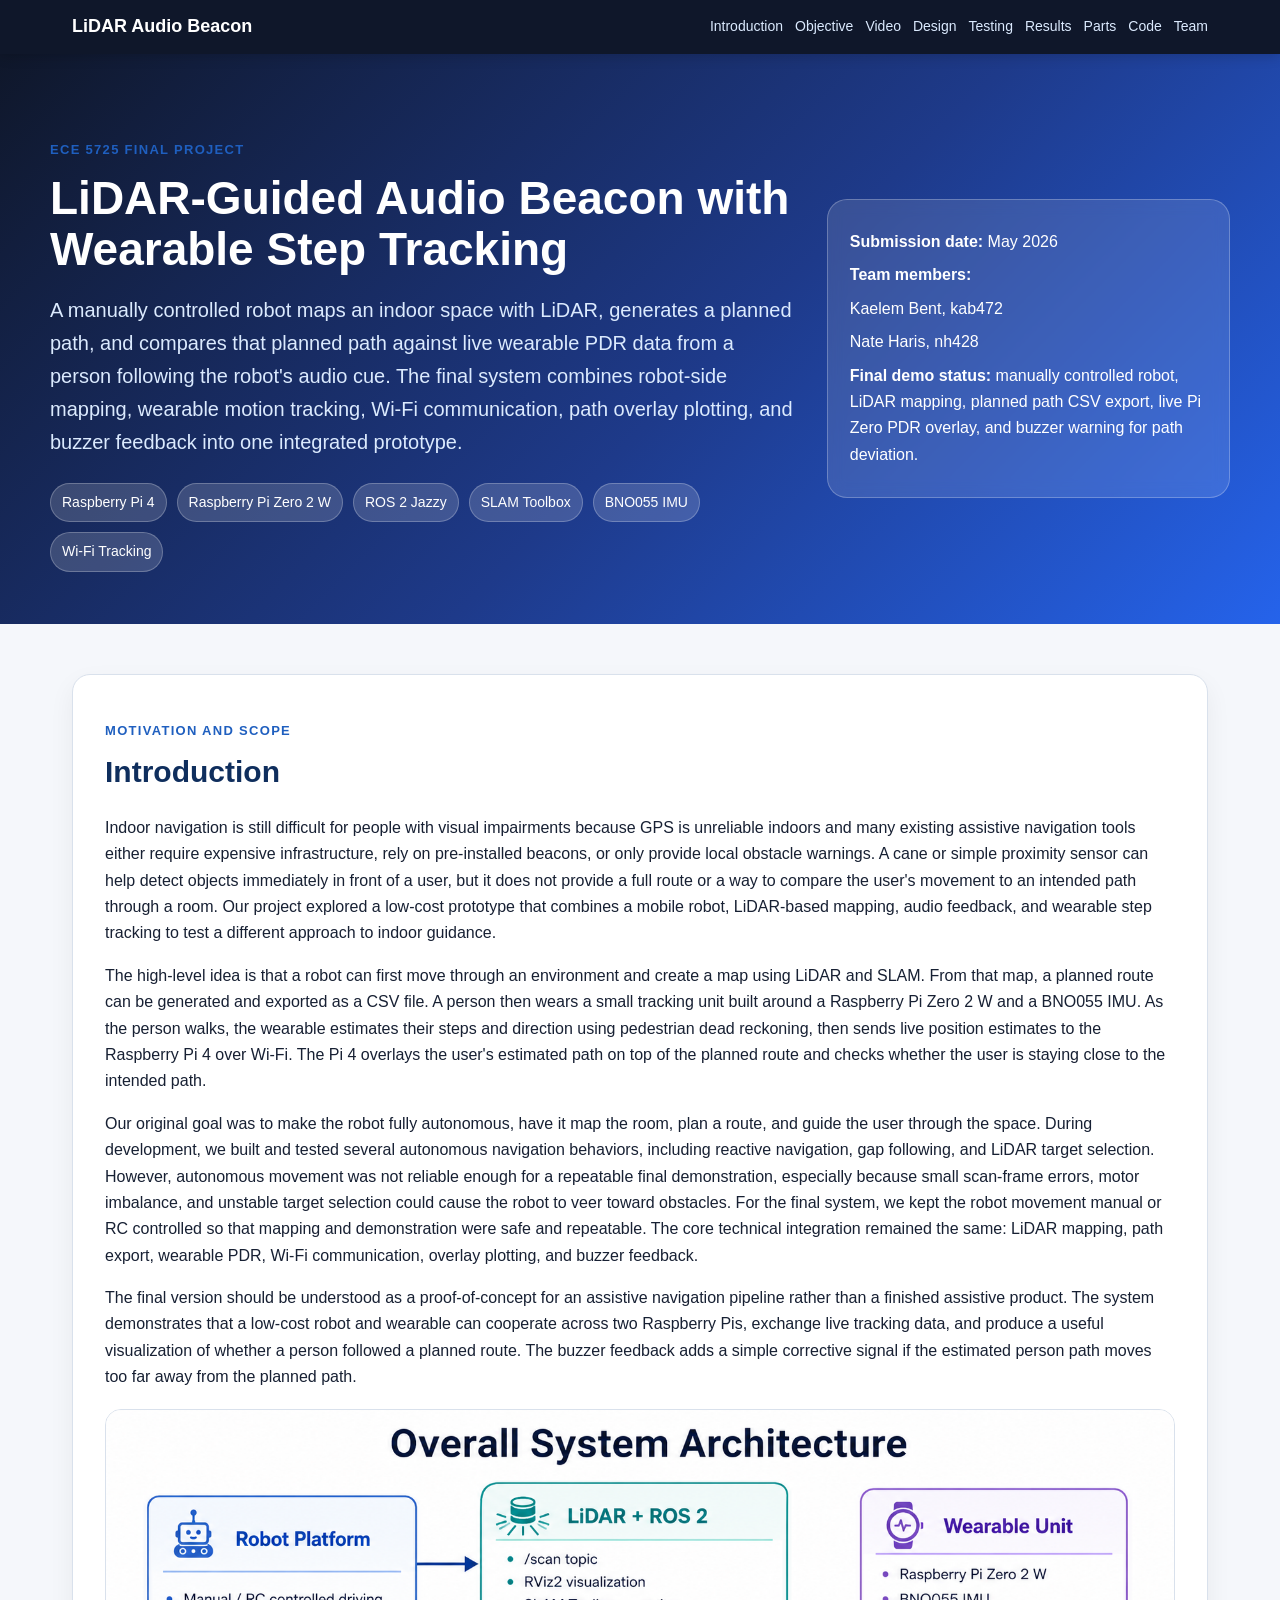
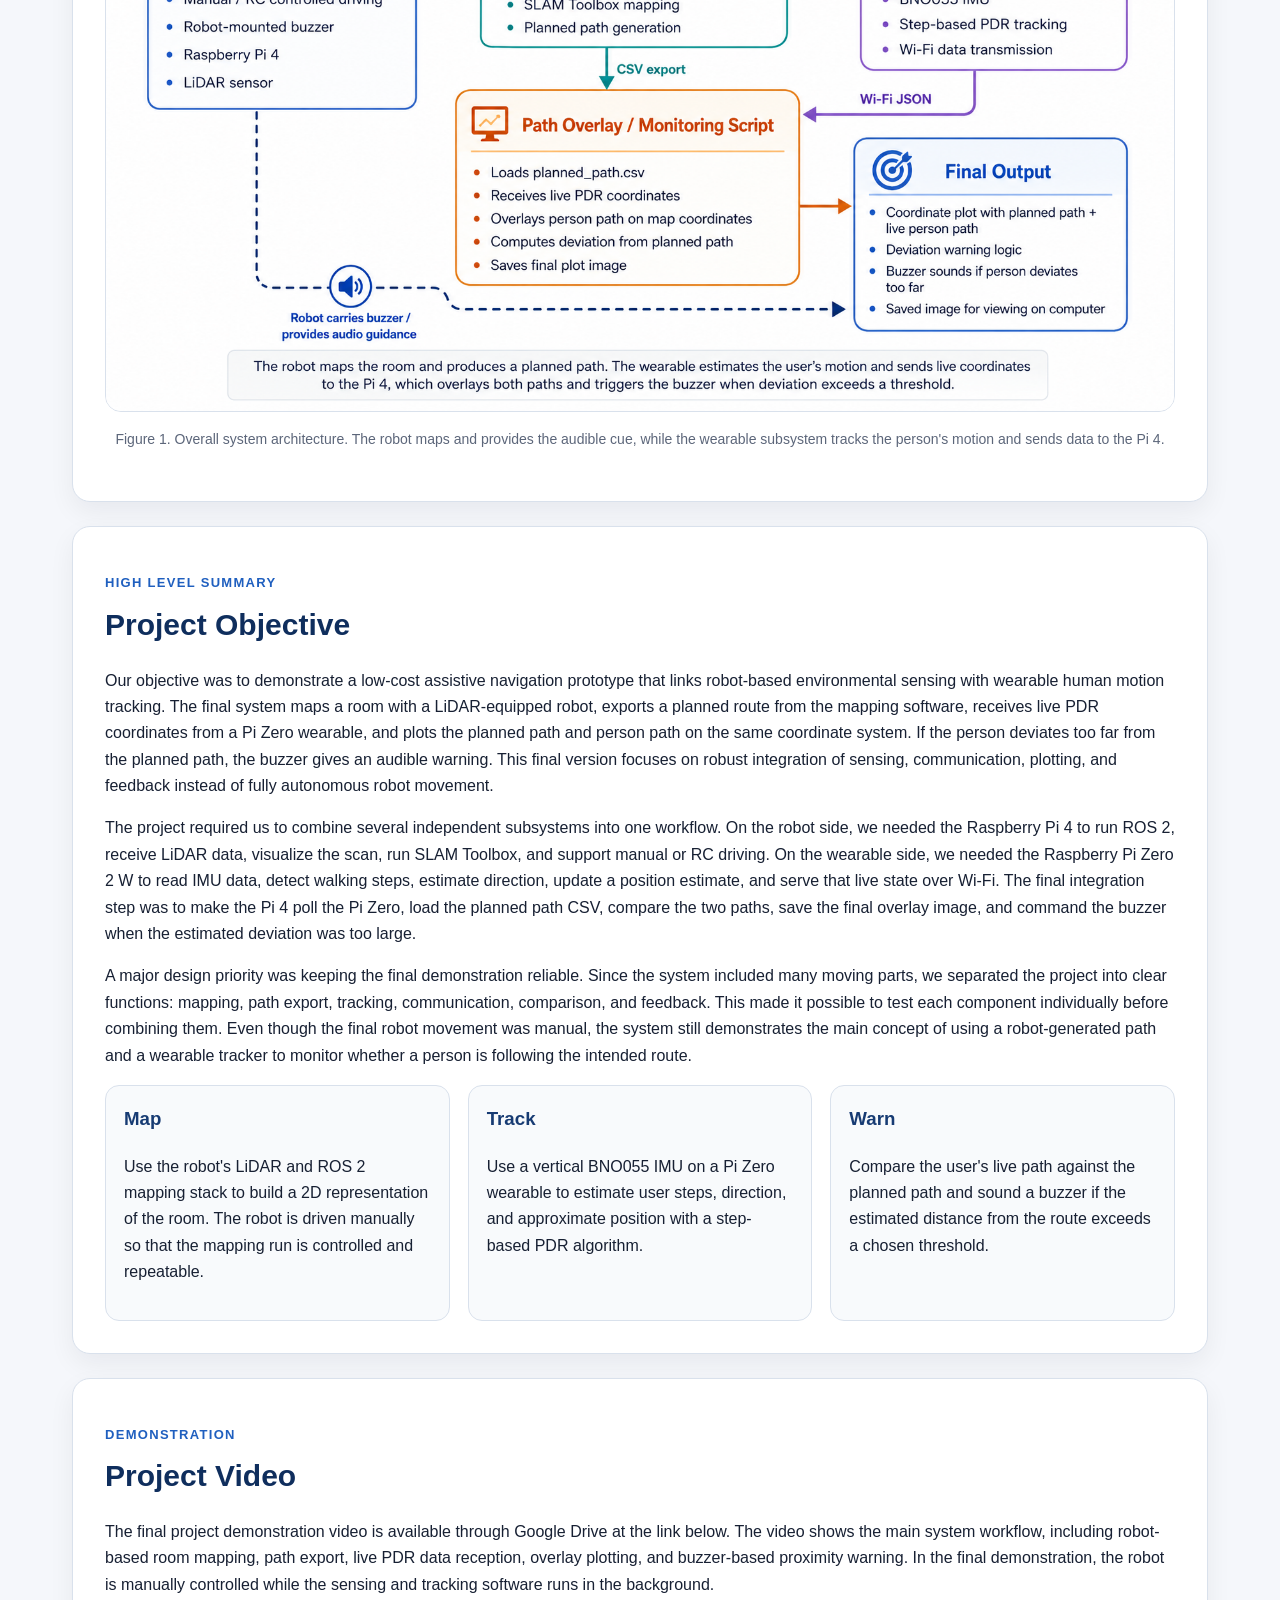
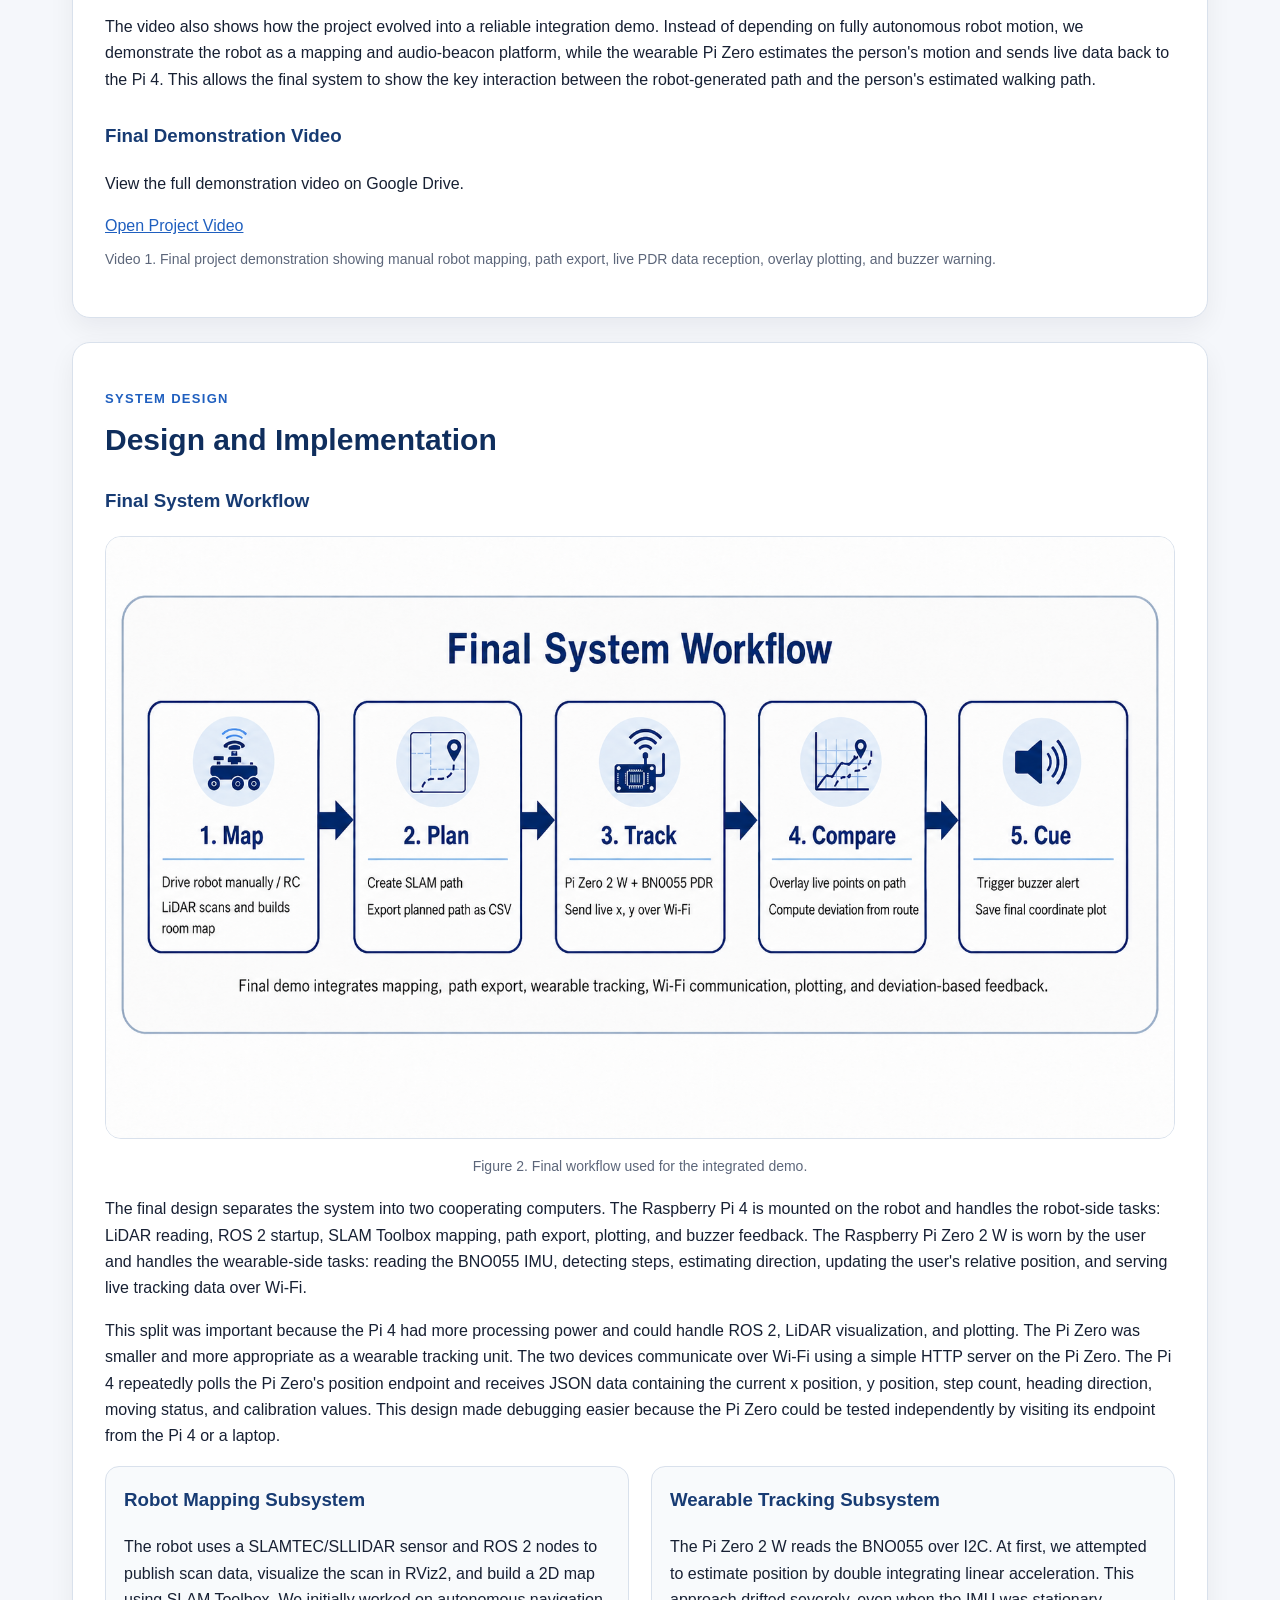
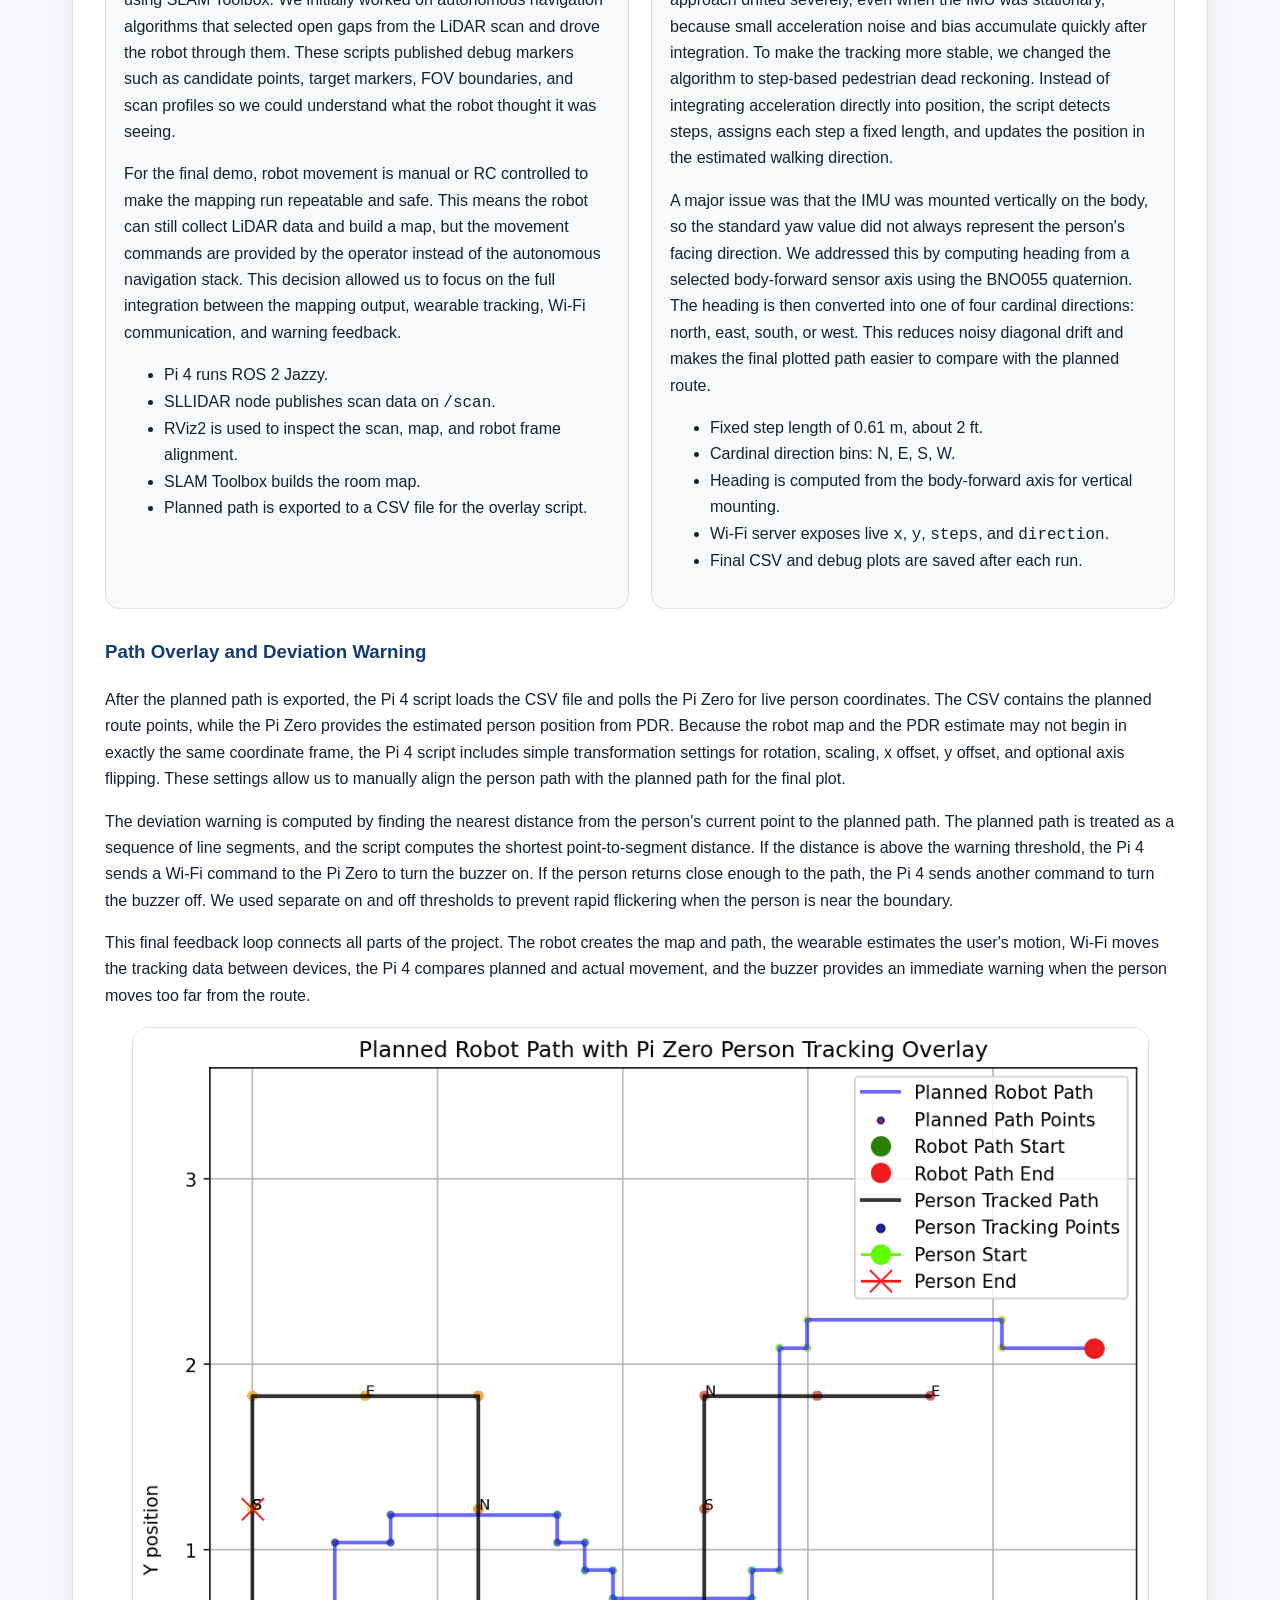
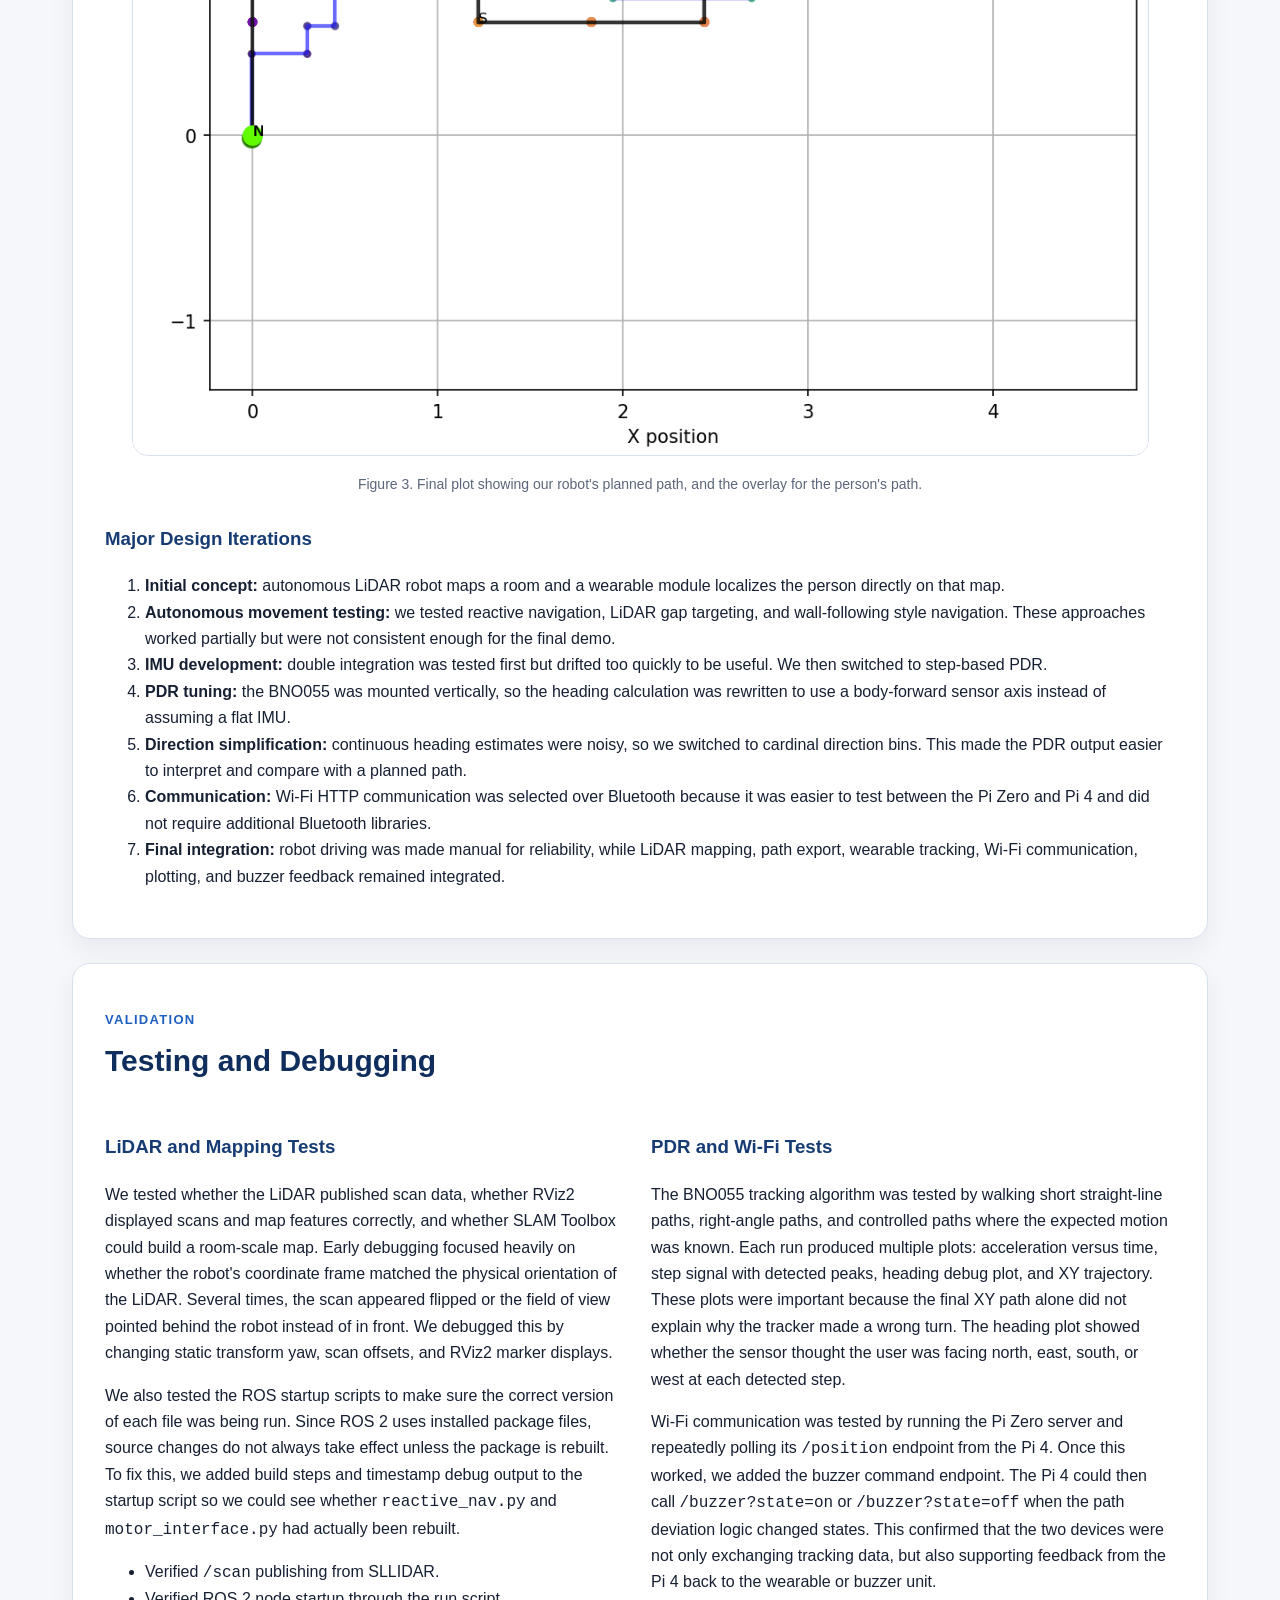
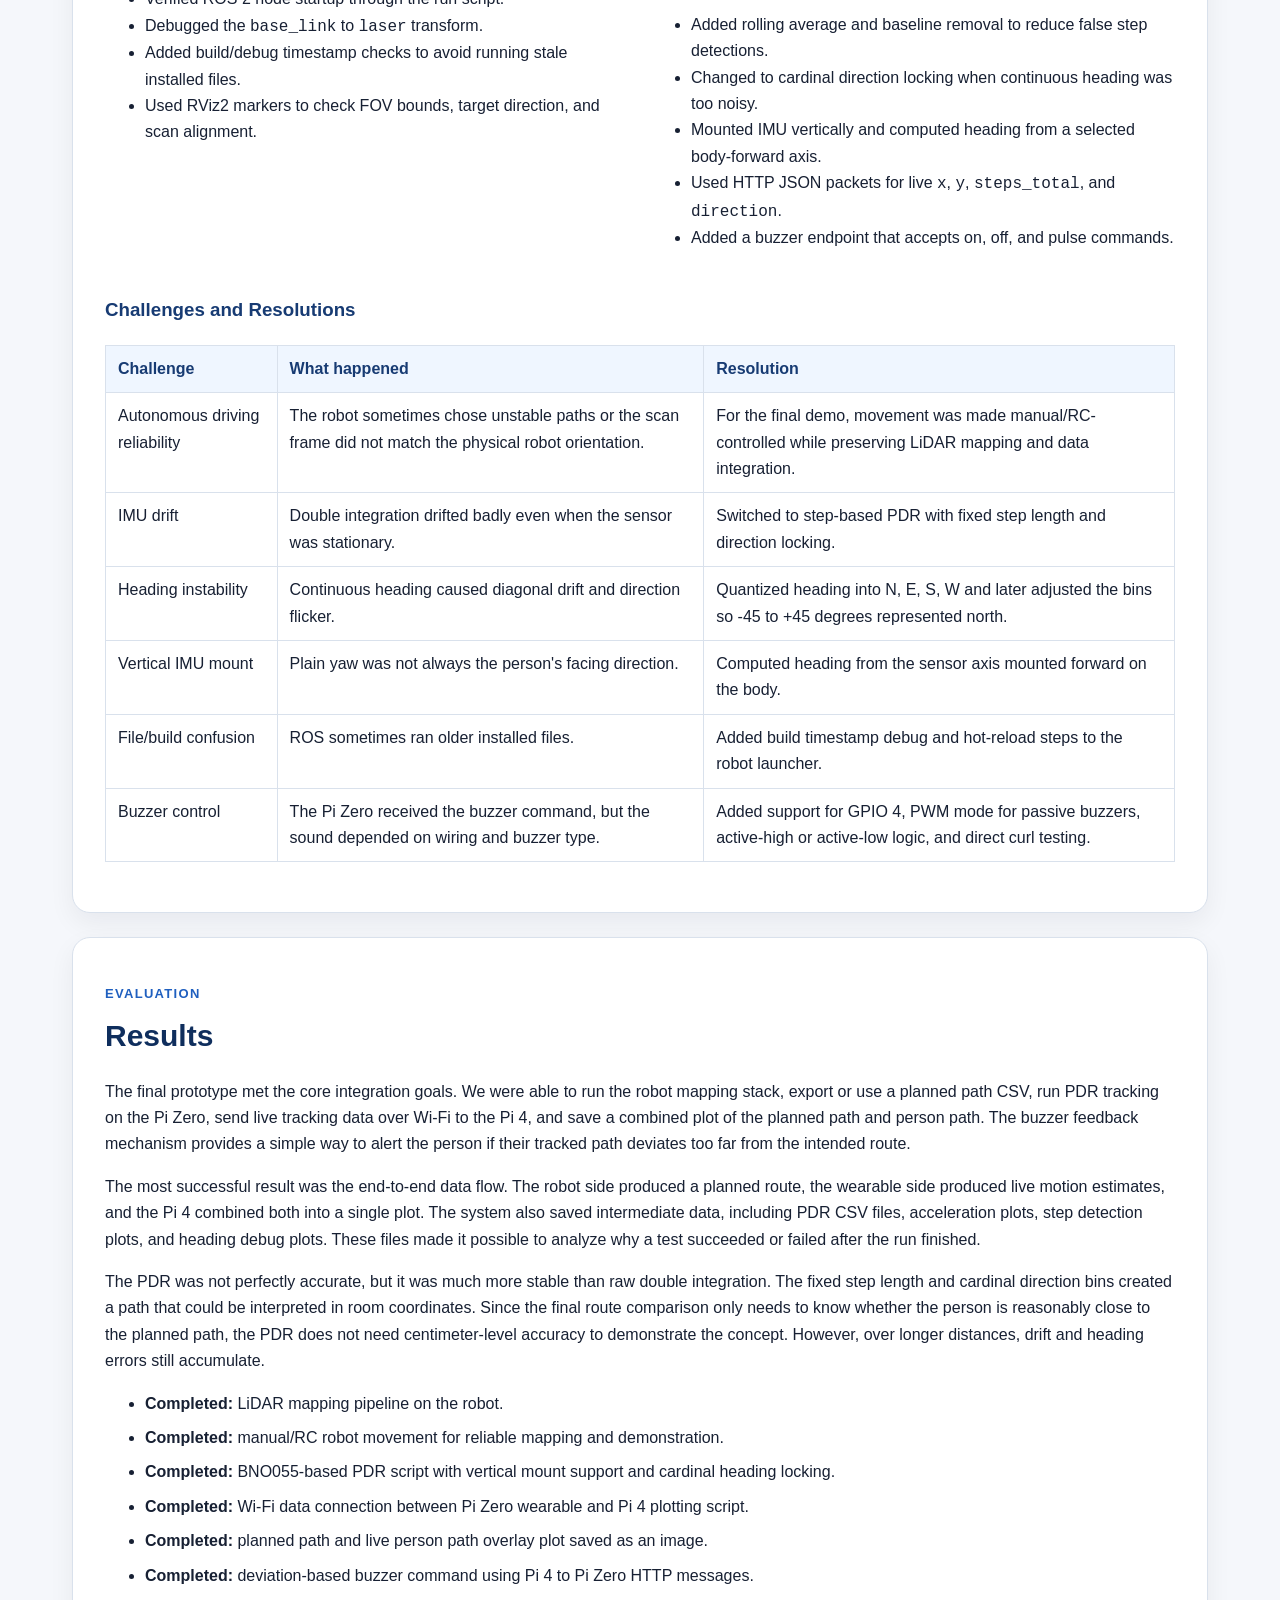
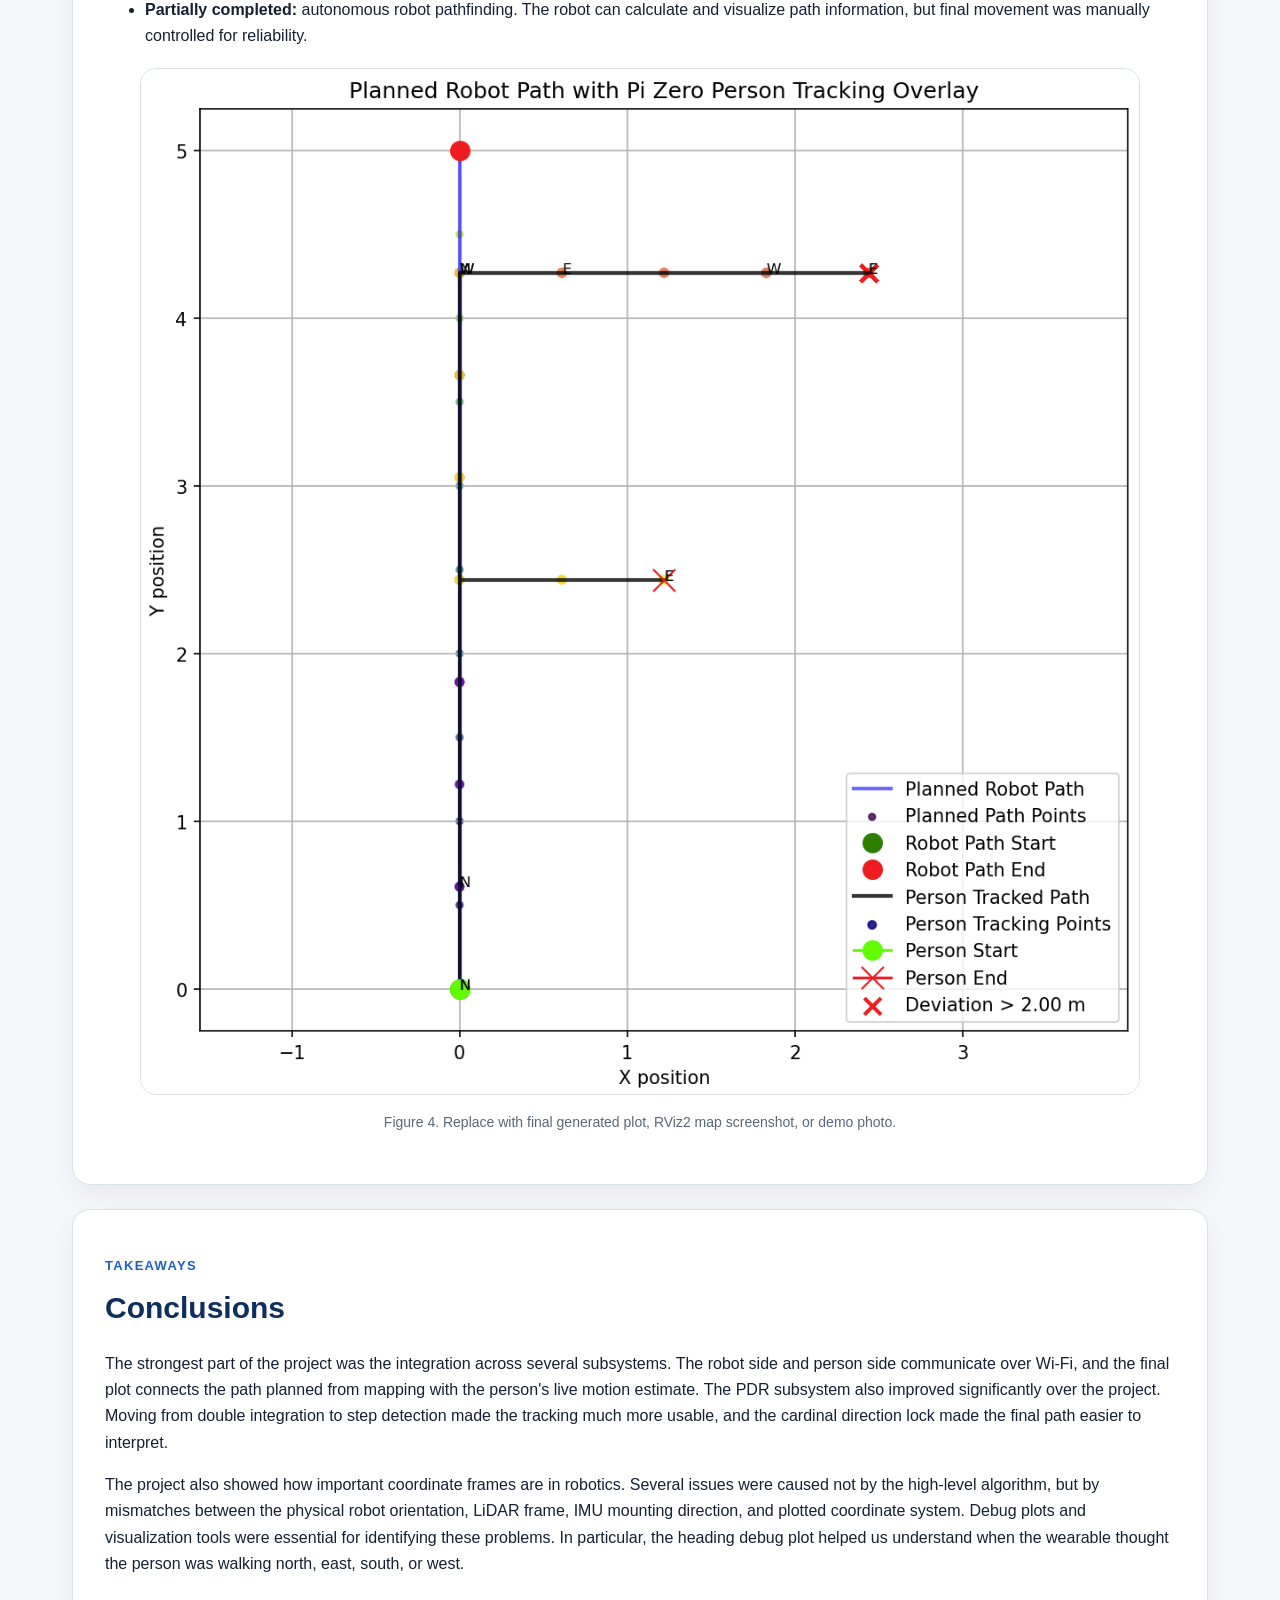
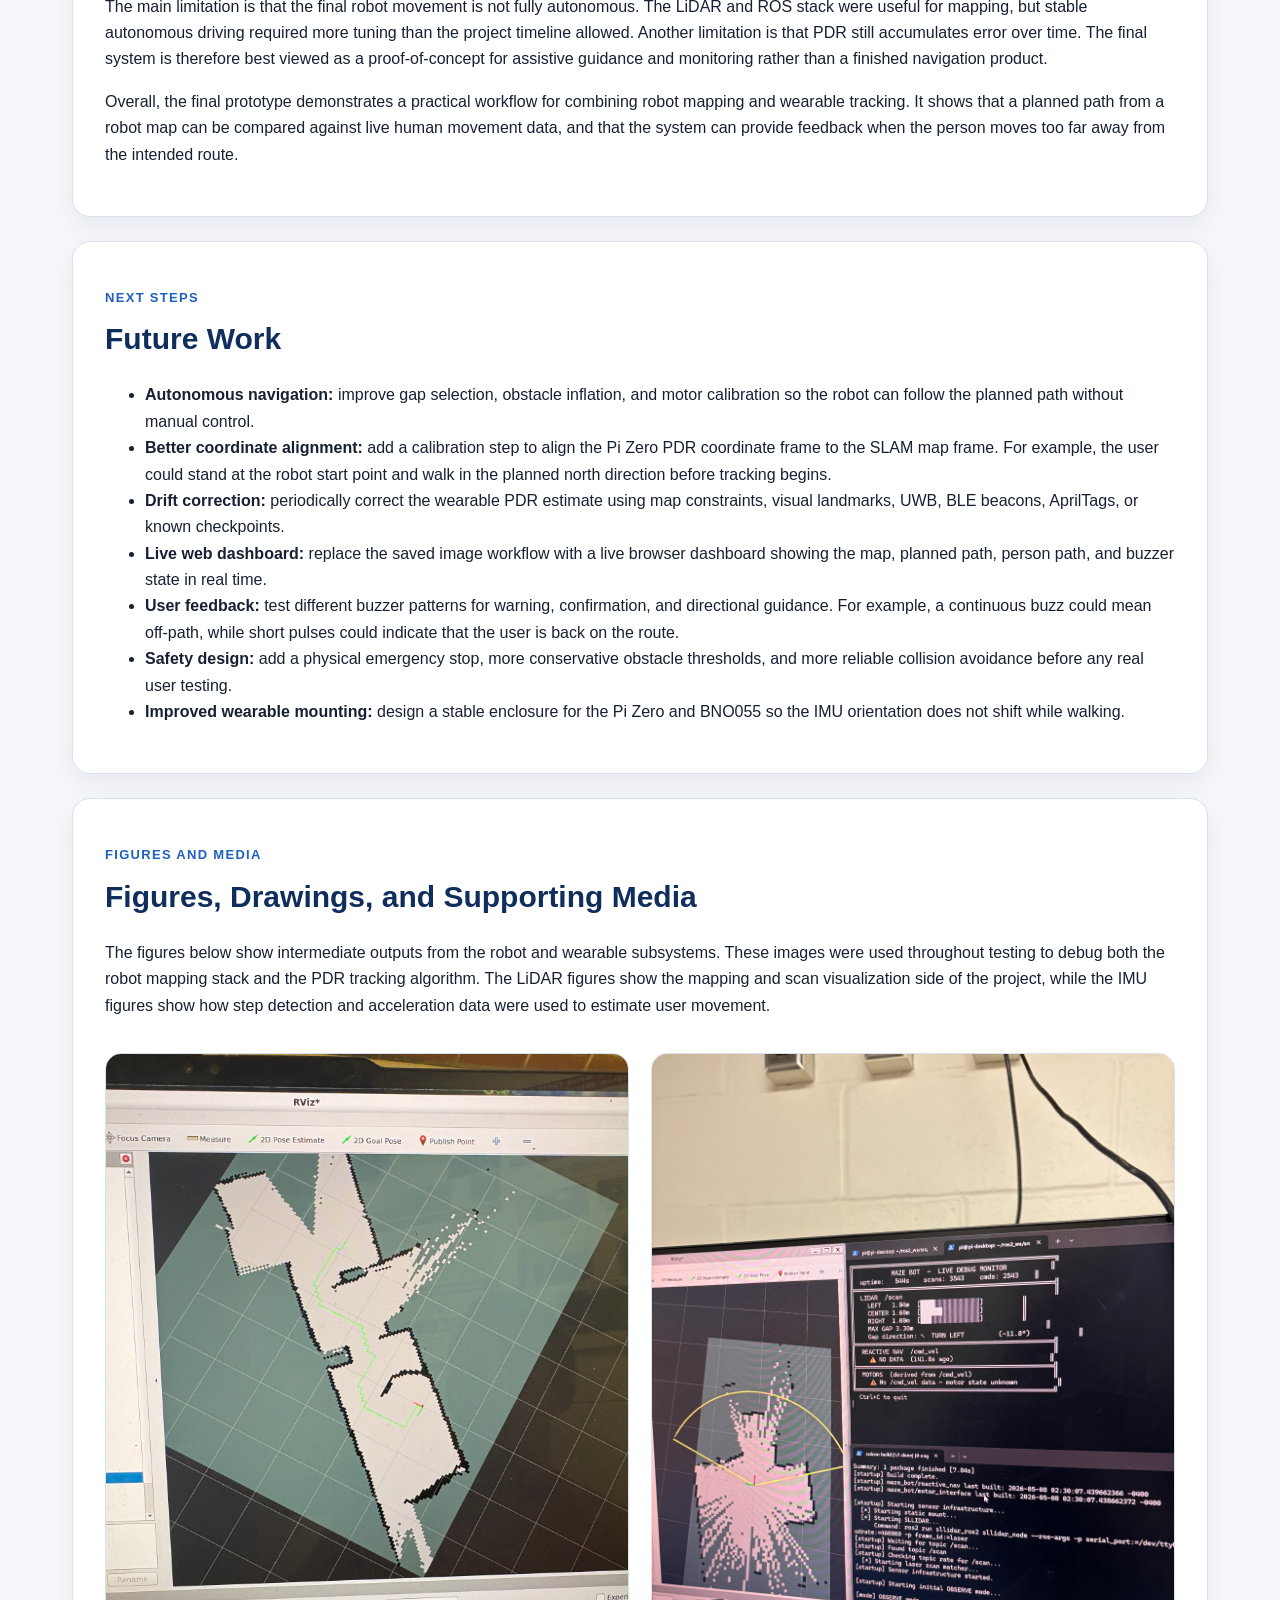
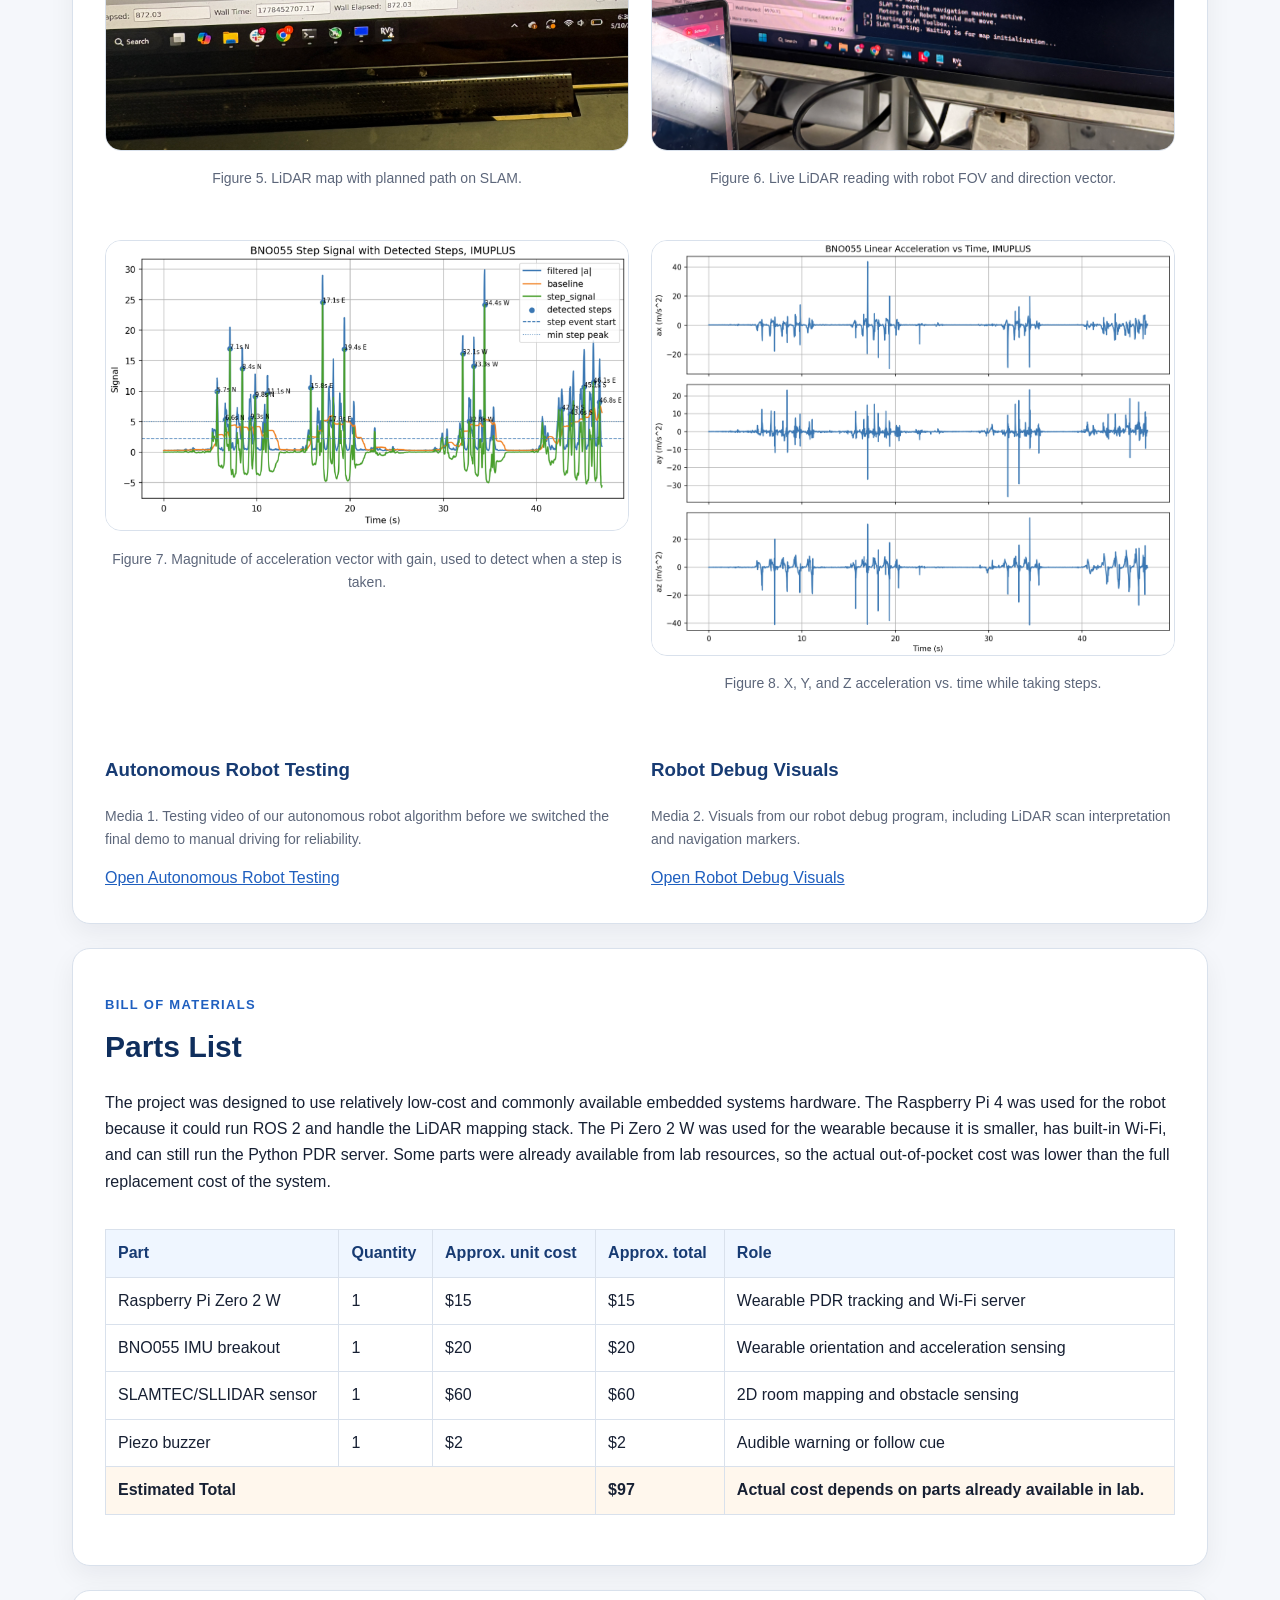
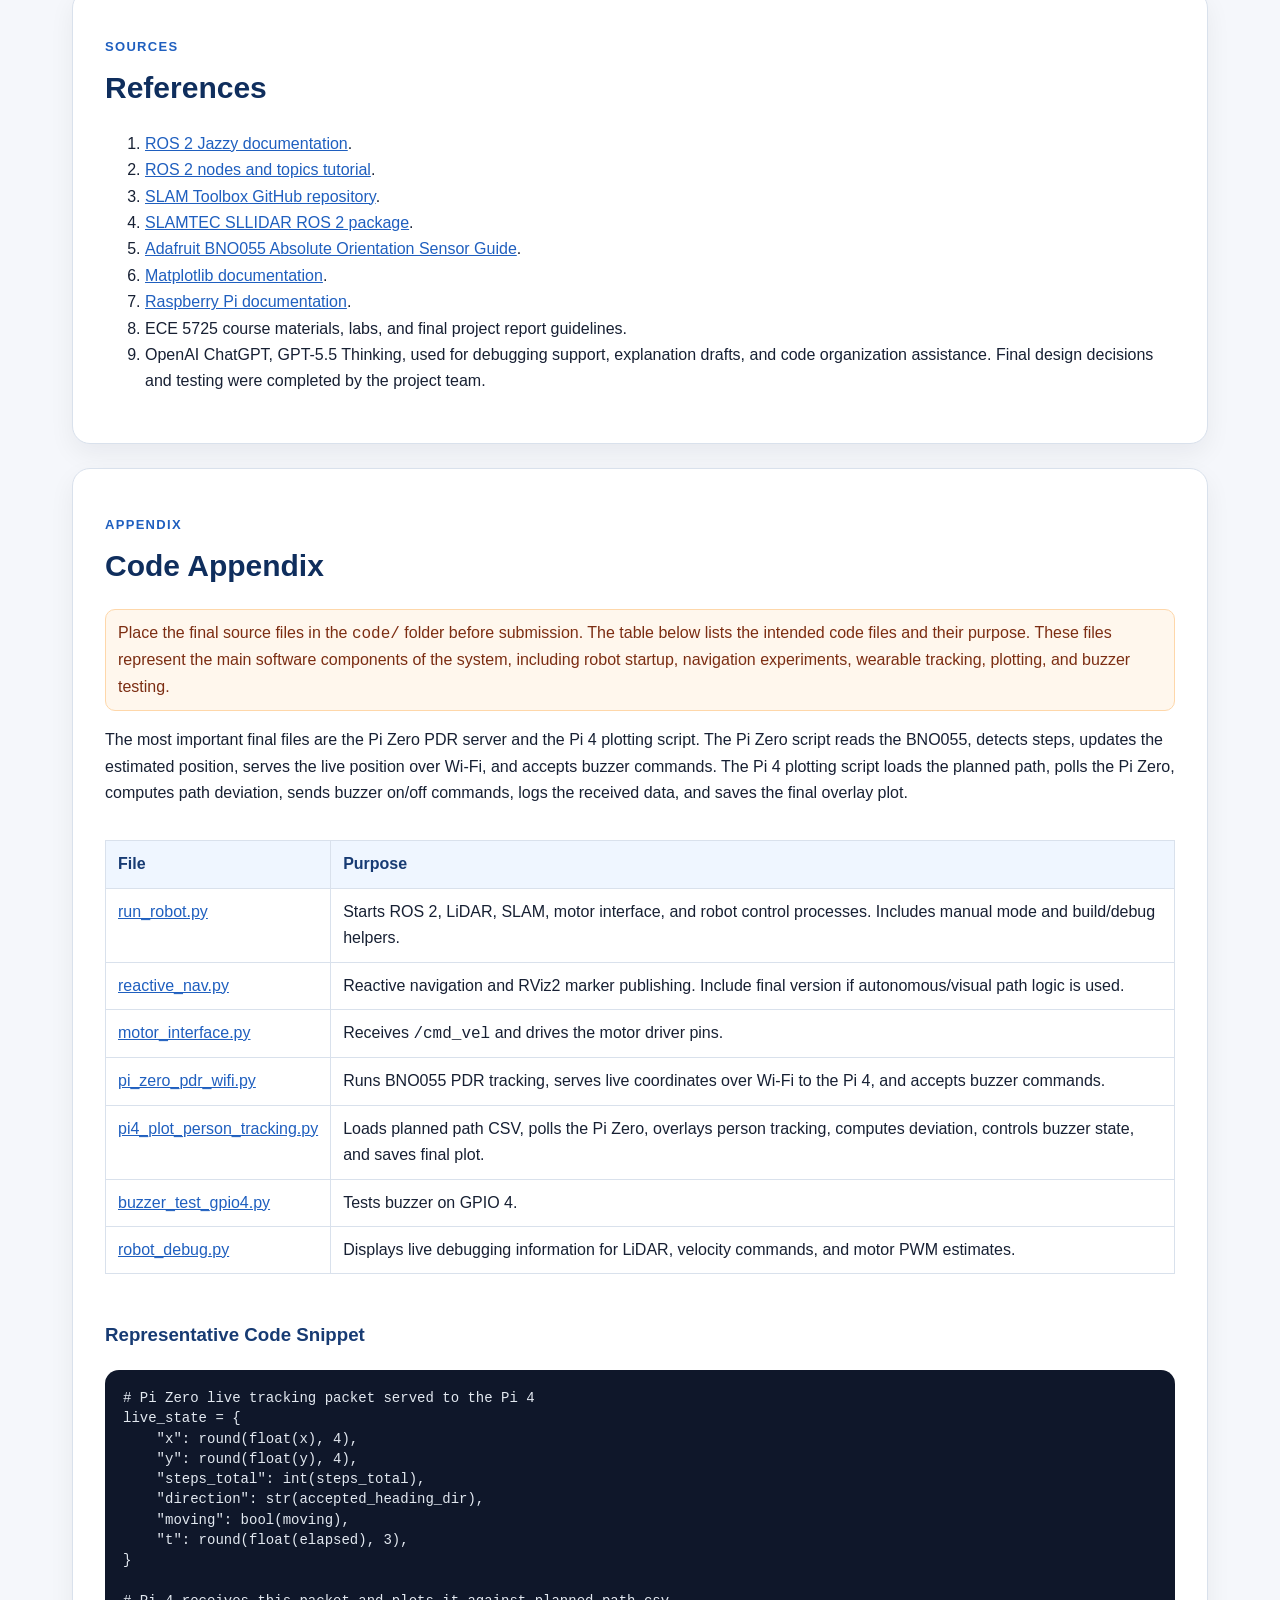
==== commit b9ddc441: "Add files via upload" ====
--- a/index.html
+++ b/index.html
@@ -1,354 +1,583 @@
-<!DOCTYPE html>
-<html lang="en">
-<head>
-  <meta charset="utf-8">
-  <meta name="viewport" content="width=device-width, initial-scale=1">
-  <meta name="description" content="ECE 5725 final project report for a LiDAR-guided audio beacon robot with wearable IMU person tracking.">
-  <meta name="author" content="Kaelem Bent and Nate Haris">
-  <title>LiDAR-Guided Audio Beacon with Wearable Step Tracking</title>
-  <link rel="stylesheet" href="starter-template.css">
-</head>
-<body>
-  <nav class="navbar" aria-label="Main navigation">
-    <div class="navbar-inner">
-      <a class="brand" href="#top">LiDAR Audio Beacon</a>
-      <div class="navlinks">
-        <a href="#intro">Introduction</a>
-        <a href="#objective">Objective</a>
-        <a href="#video">Video</a>
-        <a href="#design">Design</a>
-        <a href="#testing">Testing</a>
-        <a href="#results">Results</a>
-        <a href="#parts">Parts</a>
-        <a href="#code">Code</a>
-        <a href="#team">Team</a>
-      </div>
-    </div>
-  </nav>
-
-  <header class="hero" id="top">
-    <div class="hero-content">
-      <div>
-        <p class="kicker">ECE 5725 Final Project</p>
-        <h1>LiDAR-Guided Audio Beacon with Wearable Step Tracking</h1>
-        <p class="lead">A manually controlled robot maps an indoor space with LiDAR, generates a planned path, and compares that path against live wearable PDR data from a person following the robot's audio cue.</p>
-        <div class="badge-row">
-          <span class="badge">Raspberry Pi 4</span>
-          <span class="badge">Raspberry Pi Zero 2 W</span>
-          <span class="badge">ROS 2 Jazzy</span>
-          <span class="badge">SLAM Toolbox</span>
-          <span class="badge">BNO055 IMU</span>
-          <span class="badge">Wi-Fi Tracking</span>
-        </div>
-      </div>
-      <aside class="hero-card">
-        <p><strong>Submission date:</strong> May 2026</p>
-        <p><strong>Team members:</strong></p>
-        <p>Kaelem Bent, kab472</p>
-        <p>Nate Haris, nh428</p>
-        <p><strong>Final demo status:</strong> manually controlled robot, LiDAR mapping, planned path CSV export, live Pi Zero PDR overlay, and buzzer warning for path deviation.</p>
-      </aside>
-    </div>
-  </header>
-
-  <main class="container">
-    <section class="section" id="intro">
-      <p class="kicker">Motivation and Scope</p>
-      <h2>Introduction</h2>
-      <p>
-        Indoor navigation is still difficult for people with visual impairments because GPS is unreliable indoors and many existing assistive systems either require expensive infrastructure or do not provide clear path-level guidance. Our project explored a low-cost prototype that combines a mobile robot, LiDAR-based mapping, audio feedback, and wearable step tracking. The idea is that the robot can act as a moving audio beacon through a room or hallway, while the wearable estimates whether the person is following the intended route.
-      </p>
-      <p>
-        The original goal was full autonomous navigation and full person localization on top of a generated map. As the project developed, we shifted the final system toward a more reliable demonstration: the robot is manually controlled for safety and repeatability, but it still uses LiDAR and SLAM to map the environment. After mapping, we export a planned path as a CSV file. A Pi Zero 2 W worn by the user runs BNO055-based pedestrian dead reckoning and sends live coordinates over Wi-Fi to the Pi 4. The Pi 4 overlays the live person track on the planned path and activates a buzzer if the person deviates too far.
-      </p>
-      <div class="figure">
-        <img src="img/overall_system_arch.png" alt="System architecture diagram showing robot, LiDAR, Pi 4, Pi Zero wearable, Wi-Fi, plot overlay, and buzzer feedback.">
-        <p class="caption">Figure 1. Overall system architecture. The robot maps and provides the audible cue, while the wearable subsystem tracks the person's motion and sends data to the Pi 4.</p>
-      </div>
-    </section>
-
-    <section class="section" id="objective">
-      <p class="kicker">High Level Summary</p>
-      <h2>Project Objective</h2>
-      <p>
-        Our objective was to demonstrate a low-cost assistive navigation prototype that links robot-based environmental sensing with wearable human motion tracking. The final system maps a room with a LiDAR-equipped robot, exports a planned route from the mapping software, receives live PDR coordinates from a Pi Zero wearable, and plots the planned path and person path on the same coordinate system. If the person deviates too far from the planned path, the robot-mounted buzzer gives an audible warning. This final version focuses on robust integration of sensing, communication, plotting, and feedback instead of fully autonomous robot movement.
-      </p>
-      <div class="grid-3">
-        <div class="card">
-          <h3>Map</h3>
-          <p>Use the robot's LiDAR and ROS 2 mapping stack to build a 2D representation of the room.</p>
-        </div>
-        <div class="card">
-          <h3>Track</h3>
-          <p>Use a vertical BNO055 IMU on a Pi Zero wearable to estimate user steps, direction, and position.</p>
-        </div>
-        <div class="card">
-          <h3>Warn</h3>
-          <p>Compare the user's live path against the planned path and sound a buzzer if deviation exceeds a chosen threshold.</p>
-        </div>
-      </div>
-    </section>
-
-    <section class="section" id="video">
-      <p class="kicker">Demonstration</p>
-      <h2>Project Video</h2>
-      <p class="placeholder-note">This placeholder uses the required course video link. Replace it with the final class YouTube link after the instructional team uploads the final demo video.</p>
-      <div class="video-wrap">
-        <iframe src="https://www.youtube.com/embed/et91Gea6CPk" title="Project demonstration video placeholder" allowfullscreen></iframe>
-      </div>
-      <p class="caption">Video 1. Final demonstration placeholder. The final video should show manual robot mapping, path export, live PDR data reception, overlay plotting, and buzzer warning.</p>
-    </section>
-
-    <section class="section" id="design">
-      <p class="kicker">System Design</p>
-      <h2>Design and Implementation</h2>
-      <h3>Final System Workflow</h3>
-      <div class="figure">
-        <img src="img/workflow.png" alt="Workflow diagram from mapping to path export, person tracking, overlay comparison, and buzzer cue.">
-        <p class="caption">Figure 2. Final workflow used for the integrated demo.</p>
-      </div>
-      <p>
-        The final design separates the system into two cooperating computers. The Raspberry Pi 4 is mounted on the robot and handles LiDAR, ROS 2, SLAM, manual driving support, planned path export, plotting, and buzzer feedback. The Raspberry Pi Zero 2 W is worn by the user and reads the BNO055 IMU. The Pi Zero estimates steps and direction using a PDR algorithm, then exposes the current tracking state over a Wi-Fi HTTP endpoint. The Pi 4 polls that endpoint and saves a final plot showing the planned path and the person path together.
-      </p>
-      <div class="grid-2">
-        <div class="card">
-          <h3>Robot Mapping Subsystem</h3>
-          <p>The robot uses a SLAMTEC/SLLIDAR sensor and ROS 2 nodes to publish scan data, visualize the scan in RViz2, and build a 2D map using SLAM Toolbox. For the final demo, robot movement is manual/RC-controlled to make the mapping repeatable and safe.</p>
-          <ul>
-            <li>Pi 4 runs ROS 2 Jazzy.</li>
-            <li>SLLIDAR node publishes scan data.</li>
-            <li>SLAM Toolbox builds the room map.</li>
-            <li>Planned path is exported to a CSV file.</li>
-          </ul>
-        </div>
-        <div class="card">
-          <h3>Wearable Tracking Subsystem</h3>
-          <p>The Pi Zero 2 W reads the BNO055 over I2C. The final PDR script uses the IMU quaternion, accounts for vertical body mounting with a chosen body-forward axis, detects steps using acceleration magnitude, and locks heading into cardinal directions to reduce drift.</p>
-          <ul>
-            <li>Fixed step length of 0.61 m, about 2 ft.</li>
-            <li>Cardinal directions N, E, S, W.</li>
-            <li>Wi-Fi server exposes live x, y, steps, and direction.</li>
-            <li>Final CSV and debug plots are saved after the run.</li>
-          </ul>
-        </div>
-      </div>
-
-      <h3>Path Overlay and Deviation Warning</h3>
-      <p>
-        After the planned path is exported, the Pi 4 script loads the CSV and polls the Pi Zero for live person coordinates. The live PDR points are transformed as needed with simple rotation, scale, and offset settings, then plotted with the planned path. A deviation threshold can be applied by computing the nearest distance from the person point to the planned path. If the distance is above the threshold, the robot buzzer activates to warn the user that they are no longer following the intended route.
-      </p>
-      <div class="figure">
-        <img src="img/path_overlay.png" alt="Placeholder plot showing planned path, person tracking path, and deviation alert point.">
-        <p class="caption">Figure 3. Final plot showing our robot's planned path, and the overlay for the person's path.</p>
-      </div>
-
-      <h3>Major Design Iterations</h3>
-      <ol>
-        <li><strong>Initial concept:</strong> autonomous LiDAR robot maps a room and a wearable module localizes the person directly on that map.</li>
-        <li><strong>IMU development:</strong> double integration was tested first but drifted too quickly. We then switched to step-based PDR.</li>
-        <li><strong>PDR tuning:</strong> the BNO055 was mounted vertically, so the heading calculation was rewritten to use a body-forward sensor axis instead of assuming a flat IMU.</li>
-        <li><strong>Communication:</strong> Wi-Fi HTTP communication was selected over Bluetooth because it was easier to test between the Pi Zero and Pi 4.</li>
-        <li><strong>Final integration:</strong> robot driving was made manual for reliability, while LiDAR mapping, path export, wearable tracking, Wi-Fi communication, plotting, and buzzer feedback remained integrated.</li>
-      </ol>
-    </section>
-
-    <section class="section" id="testing">
-      <p class="kicker">Validation</p>
-      <h2>Testing and Debugging</h2>
-      <div class="grid-2">
-        <div>
-          <h3>LiDAR and Mapping Tests</h3>
-          <p>We tested whether the LiDAR published scan data, whether RViz2 displayed scans and map features correctly, and whether SLAM Toolbox could build a room-scale map. We also debugged frame orientation issues between <code>laser</code> and <code>base_link</code>, including cases where the scan appeared flipped relative to the robot.</p>
-          <ul>
-            <li>Verified <code>/scan</code> publishing from SLLIDAR.</li>
-            <li>Verified ROS 2 node startup through the run script.</li>
-            <li>Added build/debug timestamp checks to avoid running stale installed files.</li>
-            <li>Used RViz2 markers to check FOV bounds, target direction, and scan alignment.</li>
-          </ul>
-        </div>
-        <div>
-          <h3>PDR and Wi-Fi Tests</h3>
-          <p>The BNO055 tracking algorithm was tested by walking short straight-line and right-angle paths while plotting acceleration, step signal, heading, and estimated XY position. Wi-Fi communication was tested by having the Pi 4 repeatedly poll the Pi Zero <code>/position</code> endpoint.</p>
-          <ul>
-            <li>Added rolling average and baseline removal to reduce false step detections.</li>
-            <li>Changed to cardinal direction locking when continuous heading was too noisy.</li>
-            <li>Mounted IMU vertically and computed heading from a selected body-forward axis.</li>
-            <li>Used HTTP JSON packets for live <code>x</code>, <code>y</code>, <code>steps_total</code>, and <code>direction</code>.</li>
-          </ul>
-        </div>
-      </div>
-      <h3>Challenges and Resolutions</h3>
-      <table>
-        <thead><tr><th>Challenge</th><th>What happened</th><th>Resolution</th></tr></thead>
-        <tbody>
-          <tr><td>Autonomous driving reliability</td><td>The robot sometimes chose unstable paths or the scan frame did not match the physical robot orientation.</td><td>For the final demo, movement was made manual/RC-controlled while preserving LiDAR mapping and data integration.</td></tr>
-          <tr><td>IMU drift</td><td>Double integration drifted badly even when the sensor was stationary.</td><td>Switched to step-based PDR with fixed step length and direction locking.</td></tr>
-          <tr><td>Heading instability</td><td>Continuous heading caused diagonal drift and direction flicker.</td><td>Quantized heading into N, E, S, W and added hysteresis before switching directions.</td></tr>
-          <tr><td>Vertical IMU mount</td><td>Plain yaw was not always the person's facing direction.</td><td>Computed heading from the sensor axis mounted forward on the body.</td></tr>
-          <tr><td>File/build confusion</td><td>ROS sometimes ran older installed files.</td><td>Added build timestamp debug and hot-reload steps to the robot launcher.</td></tr>
-        </tbody>
-      </table>
-    </section>
-
-    <section class="section" id="results">
-      <p class="kicker">Evaluation</p>
-      <h2>Results</h2>
-      <p>
-        The final prototype met the core integration goals. We were able to run the robot mapping stack, export or use a planned path CSV, run PDR tracking on the Pi Zero, send live tracking data over Wi-Fi to the Pi 4, and save a combined plot of the planned path and person path. The buzzer feedback mechanism provides a simple way to alert the person if their tracked path deviates too far from the intended route.
-      </p>
-      <ul class="status-list">
-        <li><strong>Completed:</strong> LiDAR mapping pipeline on the robot.</li>
-        <li><strong>Completed:</strong> manual/RC robot movement for reliable mapping and demonstration.</li>
-        <li><strong>Completed:</strong> BNO055-based PDR script with vertical mount support and cardinal heading locking.</li>
-        <li><strong>Completed:</strong> Wi-Fi data connection between Pi Zero wearable and Pi 4 plotting script.</li>
-        <li><strong>Completed:</strong> planned path and live person path overlay plot saved as an image.</li>
-        <li><strong>Partially completed:</strong> autonomous robot pathfinding. The robot can calculate and visualize path information, but final movement was manually controlled for reliability.</li>
-      </ul>
-      <div class="figure">
-        <img src="img/photo_placeholder.svg" alt="Placeholder for final demo screenshot or generated plot.">
-        <p class="caption">Figure 4. Replace with final generated plot, RViz2 map screenshot, or demo photo.</p>
-      </div>
-    </section>
-
-    <section class="section" id="conclusions">
-      <p class="kicker">Takeaways</p>
-      <h2>Conclusions</h2>
-      <p>
-        The strongest part of the project was the integration across several subsystems. The robot side and person side communicate over Wi-Fi, and the final plot connects the path planned from mapping with the person's live motion estimate. The PDR subsystem also improved significantly over the project. Moving from double integration to step detection made the tracking much more usable, and the cardinal direction lock made the final path easier to interpret.
-      </p>
-      <p>
-        The main limitation is that the final robot movement is not fully autonomous. The LiDAR and ROS stack were useful for mapping, but stable autonomous driving required more tuning than the project timeline allowed. Another limitation is that PDR still accumulates error over time. The final system is therefore best viewed as a proof-of-concept for assistive guidance and monitoring rather than a finished navigation product.
-      </p>
-    </section>
-
-    <section class="section" id="future">
-      <p class="kicker">Next Steps</p>
-      <h2>Future Work</h2>
-      <ul>
-        <li><strong>Autonomous navigation:</strong> improve gap selection, obstacle inflation, and motor calibration so the robot can follow the planned path without manual control.</li>
-        <li><strong>Better coordinate alignment:</strong> add a calibration step to align the Pi Zero PDR coordinate frame to the SLAM map frame.</li>
-        <li><strong>Drift correction:</strong> periodically correct the wearable PDR estimate using map constraints, visual landmarks, UWB, BLE beacons, or known checkpoints.</li>
-        <li><strong>Real-time web dashboard:</strong> replace the saved image workflow with a live browser dashboard showing map, planned path, and person path.</li>
-        <li><strong>User feedback:</strong> test different buzzer patterns for warning, confirmation, and directional guidance.</li>
-        <li><strong>Safety design:</strong> add a physical emergency stop and more conservative obstacle thresholds before testing with users.</li>
-      </ul>
-    </section>
-
-    <section class="section" id="supporting-media">
-      <p class="kicker">Figures and Media</p>
-      <h2>Figures, Drawings, and Supporting Media</h2>
-      <div class="grid-2">
-        <div class="figure">
-          <img src="img/photo_placeholder.svg" alt="Placeholder for robot hardware photo.">
-          <p class="caption">Figure 5. Insert photo of the robot showing the LiDAR, Pi 4, chassis, buzzer, and power setup.</p>
-        </div>
-        <div class="figure">
-          <img src="img/photo_placeholder.svg" alt="Placeholder for wearable hardware photo.">
-          <p class="caption">Figure 6. Insert photo of the Pi Zero wearable and BNO055 vertical mounting orientation.</p>
-        </div>
-      </div>
-      <div class="grid-2">
-        <div class="figure">
-          <img src="img/photo_placeholder.svg" alt="Placeholder for RViz map screenshot.">
-          <p class="caption">Figure 7. Insert RViz2 screenshot showing LiDAR scan, generated map, or path markers.</p>
-        </div>
-        <div class="figure">
-          <img src="img/photo_placeholder.svg" alt="Placeholder for final team photo.">
-          <p class="caption">Figure 8. Insert final team photo.</p>
-        </div>
-      </div>
-    </section>
-
-    <section class="section" id="parts">
-      <p class="kicker">Bill of Materials</p>
-      <h2>Parts List</h2>
-      <div class="table-wrap">
-        <table>
-          <thead><tr><th>Part</th><th>Quantity</th><th>Approx. unit cost</th><th>Approx. total</th><th>Role</th></tr></thead>
-          <tbody>
-            <tr><td>Raspberry Pi Zero 2 W</td><td>1</td><td>$15</td><td>$15</td><td>Wearable PDR tracking and Wi-Fi server</td></tr>
-            <tr><td>BNO055 IMU breakout</td><td>1</td><td>$35</td><td>$35</td><td>Wearable orientation and acceleration sensing</td></tr>
-            <tr><td>SLAMTEC/SLLIDAR sensor</td><td>1</td><td>$100</td><td>$60</td><td>2D room mapping and obstacle sensing</td></tr>
-            <tr><td>Piezo buzzer</td><td>1</td><td>$2</td><td>$2</td><td>Audible warning or follow cue</td></tr>
-            <tr class="total-row"><td colspan="3">Estimated Total</td><td>$112</td><td>Actual cost depends on parts already available in lab.</td></tr>
-          </tbody>
-        </table>
-      </div>
-      <p class="caption">Costs are approximate and should be updated with the actual purchase/lab inventory values before submission.</p>
-    </section>
-
-    <section class="section" id="references">
-      <p class="kicker">Sources</p>
-      <h2>References</h2>
-      <ol>
-        <li><a href="https://docs.ros.org/en/jazzy/index.html">ROS 2 Jazzy documentation</a>.</li>
-        <li><a href="https://docs.ros.org/en/jazzy/Tutorials/Beginner-CLI-Tools/Understanding-ROS2-Nodes/Understanding-ROS2-Nodes.html">ROS 2 nodes and topics tutorial</a>.</li>
-        <li><a href="https://github.com/SteveMacenski/slam_toolbox">SLAM Toolbox GitHub repository</a>.</li>
-        <li><a href="https://github.com/Slamtec/sllidar_ros2">SLAMTEC SLLIDAR ROS 2 package</a>.</li>
-        <li><a href="https://learn.adafruit.com/adafruit-bno055-absolute-orientation-sensor/overview">Adafruit BNO055 Absolute Orientation Sensor Guide</a>.</li>
-        <li><a href="https://matplotlib.org/">Matplotlib documentation</a>.</li>
-        <li><a href="https://www.raspberrypi.com/documentation/">Raspberry Pi documentation</a>.</li>
-        <li>ECE 5725 course materials, labs, and final project report guidelines.</li>
-        <li>OpenAI ChatGPT, GPT-5.5 Thinking, used for debugging support, explanation drafts, and code organization assistance. Final design decisions and testing were completed by the project team.</li>
-      </ol>
-    </section>
-
-    <section class="section" id="code">
-      <p class="kicker">Appendix</p>
-      <h2>Code Appendix</h2>
-      <p class="placeholder-note">Place the final source files in the <code>code/</code> folder before submission. The table below lists the intended code files and their purpose. Add direct code listings or repository links if required by the course staff.</p>
-      <div class="table-wrap">
-        <table>
-          <thead><tr><th>File</th><th>Purpose</th></tr></thead>
-          <tbody>
-            <tr><td><a href="code/run_robot.py">run_robot.py</a></td><td>Starts ROS 2, LiDAR, SLAM, motor interface, and robot control processes. Includes manual mode and build/debug helpers.</td></tr>
-            <tr><td><a href="code/reactive_nav.py">reactive_nav.py</a></td><td>Reactive navigation and RViz2 marker publishing. Include final version if autonomous/visual path logic is used.</td></tr>
-            <tr><td><a href="code/motor_interface.py">motor_interface.py</a></td><td>Receives <code>/cmd_vel</code> and drives the motor driver pins.</td></tr>
-            <tr><td><a href="code/pi_zero_pdr_wifi.py">pi_zero_pdr_wifi.py</a></td><td>Runs BNO055 PDR tracking and serves live coordinates over Wi-Fi to the Pi 4.</td></tr>
-            <tr><td><a href="code/pi4_plot_person_tracking.py">pi4_plot_person_tracking.py</a></td><td>Loads planned path CSV, polls the Pi Zero, overlays person tracking, and saves final plot.</td></tr>
-            <tr><td><a href="code/buzzer_test_gpio4.py">buzzer_test_gpio4.py</a></td><td>Tests robot-mounted buzzer on GPIO 4.</td></tr>
-            <tr><td><a href="code/robot_debug.py">robot_debug.py</a></td><td>Displays live debugging information for LiDAR, velocity commands, and motor PWM estimates.</td></tr>
-          </tbody>
-        </table>
-      </div>
-      <h3>Representative Code Snippet</h3>
-      <pre><code># Pi Zero live tracking packet served to the Pi 4
-live_state = {
-    "x": round(float(x), 4),
-    "y": round(float(y), 4),
-    "steps_total": int(steps_total),
-    "direction": str(accepted_heading_dir),
-    "moving": bool(moving),
-    "t": round(float(elapsed), 3),
-}
-
-# Pi 4 receives this packet and plots it against planned_path.csv
-# If nearest distance to the planned path is above the threshold,
-# the robot-mounted buzzer is activated.</code></pre>
-    </section>
-
-    <section class="section" id="team">
-      <p class="kicker">Work Distribution</p>
-      <h2>Team Contributions</h2>
-      <div class="grid-2">
-        <div class="card">
-          <h3>Kaelem Bent, kab472</h3>
-          <p>Led the wearable tracking and communication subsystem. Developed and tuned the BNO055 PDR algorithm, tested double integration and step detection approaches, added cardinal direction locking, configured Pi Zero Wi-Fi communication, and worked on integration with the final plotting and buzzer feedback workflow.</p>
-        </div>
-        <div class="card">
-          <h3>Nate Haris, nh428</h3>
-          <p>Led the LiDAR and mapping subsystem. Configured the LiDAR on the Raspberry Pi 4, worked with ROS 2, RViz2, scan matching, and SLAM Toolbox, debugged mapping performance and scan visualization, and supported robot-side integration with the planned path workflow.</p>
-        </div>
-      </div>
-      <div class="figure">
-        <img src="img/photo_placeholder.svg" alt="Placeholder for team photo.">
-        <p class="caption">Figure 9. Insert team photo here.</p>
-      </div>
-    </section>
-  </main>
-
-  <footer class="footer">
-    <p>ECE 5725 Final Project Report - LiDAR-Guided Audio Beacon with Wearable Step Tracking</p>
-  </footer>
-</body>
-</html>
+<!DOCTYPE html>
+<html lang="en">
+<head>
+  <meta charset="utf-8">
+  <meta name="viewport" content="width=device-width, initial-scale=1">
+  <meta name="description" content="ECE 5725 final project report for a LiDAR-guided audio beacon robot with wearable IMU person tracking.">
+  <meta name="author" content="Kaelem Bent and Nate Haris">
+  <title>LiDAR-Guided Audio Beacon with Wearable Step Tracking</title>
+  <link rel="stylesheet" href="starter-template.css">
+</head>
+
+<body>
+  <nav class="navbar" aria-label="Main navigation">
+    <div class="navbar-inner">
+      <a class="brand" href="#top">LiDAR Audio Beacon</a>
+      <div class="navlinks">
+        <a href="#intro">Introduction</a>
+        <a href="#objective">Objective</a>
+        <a href="#video">Video</a>
+        <a href="#design">Design</a>
+        <a href="#testing">Testing</a>
+        <a href="#results">Results</a>
+        <a href="#parts">Parts</a>
+        <a href="#code">Code</a>
+        <a href="#team">Team</a>
+      </div>
+    </div>
+  </nav>
+
+  <header class="hero" id="top">
+    <div class="hero-content">
+      <div>
+        <p class="kicker">ECE 5725 Final Project</p>
+        <h1>LiDAR-Guided Audio Beacon with Wearable Step Tracking</h1>
+        <p class="lead">
+          A manually controlled robot maps an indoor space with LiDAR, generates a planned path, and compares that planned path against live wearable PDR data from a person following the robot's audio cue. The final system combines robot-side mapping, wearable motion tracking, Wi-Fi communication, path overlay plotting, and buzzer feedback into one integrated prototype.
+        </p>
+        <div class="badge-row">
+          <span class="badge">Raspberry Pi 4</span>
+          <span class="badge">Raspberry Pi Zero 2 W</span>
+          <span class="badge">ROS 2 Jazzy</span>
+          <span class="badge">SLAM Toolbox</span>
+          <span class="badge">BNO055 IMU</span>
+          <span class="badge">Wi-Fi Tracking</span>
+        </div>
+      </div>
+
+      <aside class="hero-card">
+        <p><strong>Submission date:</strong> May 2026</p>
+        <p><strong>Team members:</strong></p>
+        <p>Kaelem Bent, kab472</p>
+        <p>Nate Haris, nh428</p>
+        <p><strong>Final demo status:</strong> manually controlled robot, LiDAR mapping, planned path CSV export, live Pi Zero PDR overlay, and buzzer warning for path deviation.</p>
+      </aside>
+    </div>
+  </header>
+
+  <main class="container">
+    <section class="section" id="intro">
+      <p class="kicker">Motivation and Scope</p>
+      <h2>Introduction</h2>
+
+      <p>
+        Indoor navigation is still difficult for people with visual impairments because GPS is unreliable indoors and many existing assistive navigation tools either require expensive infrastructure, rely on pre-installed beacons, or only provide local obstacle warnings. A cane or simple proximity sensor can help detect objects immediately in front of a user, but it does not provide a full route or a way to compare the user's movement to an intended path through a room. Our project explored a low-cost prototype that combines a mobile robot, LiDAR-based mapping, audio feedback, and wearable step tracking to test a different approach to indoor guidance.
+      </p>
+
+      <p>
+        The high-level idea is that a robot can first move through an environment and create a map using LiDAR and SLAM. From that map, a planned route can be generated and exported as a CSV file. A person then wears a small tracking unit built around a Raspberry Pi Zero 2 W and a BNO055 IMU. As the person walks, the wearable estimates their steps and direction using pedestrian dead reckoning, then sends live position estimates to the Raspberry Pi 4 over Wi-Fi. The Pi 4 overlays the user's estimated path on top of the planned route and checks whether the user is staying close to the intended path.
+      </p>
+
+      <p>
+        Our original goal was to make the robot fully autonomous, have it map the room, plan a route, and guide the user through the space. During development, we built and tested several autonomous navigation behaviors, including reactive navigation, gap following, and LiDAR target selection. However, autonomous movement was not reliable enough for a repeatable final demonstration, especially because small scan-frame errors, motor imbalance, and unstable target selection could cause the robot to veer toward obstacles. For the final system, we kept the robot movement manual or RC controlled so that mapping and demonstration were safe and repeatable. The core technical integration remained the same: LiDAR mapping, path export, wearable PDR, Wi-Fi communication, overlay plotting, and buzzer feedback.
+      </p>
+
+      <p>
+        The final version should be understood as a proof-of-concept for an assistive navigation pipeline rather than a finished assistive product. The system demonstrates that a low-cost robot and wearable can cooperate across two Raspberry Pis, exchange live tracking data, and produce a useful visualization of whether a person followed a planned route. The buzzer feedback adds a simple corrective signal if the estimated person path moves too far away from the planned path.
+      </p>
+
+      <div class="figure">
+        <img src="img/overall_system_arch.png" alt="System architecture diagram showing robot, LiDAR, Pi 4, Pi Zero wearable, Wi-Fi, plot overlay, and buzzer feedback.">
+        <p class="caption">Figure 1. Overall system architecture. The robot maps and provides the audible cue, while the wearable subsystem tracks the person's motion and sends data to the Pi 4.</p>
+      </div>
+    </section>
+
+    <section class="section" id="objective">
+      <p class="kicker">High Level Summary</p>
+      <h2>Project Objective</h2>
+
+      <p>
+        Our objective was to demonstrate a low-cost assistive navigation prototype that links robot-based environmental sensing with wearable human motion tracking. The final system maps a room with a LiDAR-equipped robot, exports a planned route from the mapping software, receives live PDR coordinates from a Pi Zero wearable, and plots the planned path and person path on the same coordinate system. If the person deviates too far from the planned path, the buzzer gives an audible warning. This final version focuses on robust integration of sensing, communication, plotting, and feedback instead of fully autonomous robot movement.
+      </p>
+
+      <p>
+        The project required us to combine several independent subsystems into one workflow. On the robot side, we needed the Raspberry Pi 4 to run ROS 2, receive LiDAR data, visualize the scan, run SLAM Toolbox, and support manual or RC driving. On the wearable side, we needed the Raspberry Pi Zero 2 W to read IMU data, detect walking steps, estimate direction, update a position estimate, and serve that live state over Wi-Fi. The final integration step was to make the Pi 4 poll the Pi Zero, load the planned path CSV, compare the two paths, save the final overlay image, and command the buzzer when the estimated deviation was too large.
+      </p>
+
+      <p>
+        A major design priority was keeping the final demonstration reliable. Since the system included many moving parts, we separated the project into clear functions: mapping, path export, tracking, communication, comparison, and feedback. This made it possible to test each component individually before combining them. Even though the final robot movement was manual, the system still demonstrates the main concept of using a robot-generated path and a wearable tracker to monitor whether a person is following the intended route.
+      </p>
+
+      <div class="grid-3">
+        <div class="card">
+          <h3>Map</h3>
+          <p>
+            Use the robot's LiDAR and ROS 2 mapping stack to build a 2D representation of the room. The robot is driven manually so that the mapping run is controlled and repeatable.
+          </p>
+        </div>
+
+        <div class="card">
+          <h3>Track</h3>
+          <p>
+            Use a vertical BNO055 IMU on a Pi Zero wearable to estimate user steps, direction, and approximate position with a step-based PDR algorithm.
+          </p>
+        </div>
+
+        <div class="card">
+          <h3>Warn</h3>
+          <p>
+            Compare the user's live path against the planned path and sound a buzzer if the estimated distance from the route exceeds a chosen threshold.
+          </p>
+        </div>
+      </div>
+    </section>
+
+    <section class="section" id="video">
+      <p class="kicker">Demonstration</p>
+      <h2>Project Video</h2>
+
+      <p>
+        The final project demonstration video is available through Google Drive at the link below. The video shows the main system workflow, including robot-based room mapping, path export, live PDR data reception, overlay plotting, and buzzer-based proximity warning. In the final demonstration, the robot is manually controlled while the sensing and tracking software runs in the background.
+      </p>
+
+      <p>
+        The video also shows how the project evolved into a reliable integration demo. Instead of depending on fully autonomous robot motion, we demonstrate the robot as a mapping and audio-beacon platform, while the wearable Pi Zero estimates the person's motion and sends live data back to the Pi 4. This allows the final system to show the key interaction between the robot-generated path and the person's estimated walking path.
+      </p>
+
+      <div class="video-link-card">
+        <h3>Final Demonstration Video</h3>
+        <p>
+          View the full demonstration video on Google Drive.
+        </p>
+        <a 
+          class="button-link" 
+          href="https://drive.google.com/file/d/1sSxPw5KhJoVCqaaxgwFMG3gSOGrFm-MX/view?usp=drive_link" 
+          target="_blank" 
+          rel="noopener noreferrer"
+        >
+          Open Project Video
+        </a>
+      </div>
+
+      <p class="caption">
+        Video 1. Final project demonstration showing manual robot mapping, path export, live PDR data reception, overlay plotting, and buzzer warning.
+      </p>
+    </section>
+
+    <section class="section" id="design">
+      <p class="kicker">System Design</p>
+      <h2>Design and Implementation</h2>
+
+      <h3>Final System Workflow</h3>
+      <div class="figure">
+        <img src="img/workflow.png" alt="Workflow diagram from mapping to path export, person tracking, overlay comparison, and buzzer cue.">
+        <p class="caption">Figure 2. Final workflow used for the integrated demo.</p>
+      </div>
+
+      <p>
+        The final design separates the system into two cooperating computers. The Raspberry Pi 4 is mounted on the robot and handles the robot-side tasks: LiDAR reading, ROS 2 startup, SLAM Toolbox mapping, path export, plotting, and buzzer feedback. The Raspberry Pi Zero 2 W is worn by the user and handles the wearable-side tasks: reading the BNO055 IMU, detecting steps, estimating direction, updating the user's relative position, and serving live tracking data over Wi-Fi.
+      </p>
+
+      <p>
+        This split was important because the Pi 4 had more processing power and could handle ROS 2, LiDAR visualization, and plotting. The Pi Zero was smaller and more appropriate as a wearable tracking unit. The two devices communicate over Wi-Fi using a simple HTTP server on the Pi Zero. The Pi 4 repeatedly polls the Pi Zero's position endpoint and receives JSON data containing the current x position, y position, step count, heading direction, moving status, and calibration values. This design made debugging easier because the Pi Zero could be tested independently by visiting its endpoint from the Pi 4 or a laptop.
+      </p>
+
+      <div class="grid-2">
+        <div class="card">
+          <h3>Robot Mapping Subsystem</h3>
+          <p>
+            The robot uses a SLAMTEC/SLLIDAR sensor and ROS 2 nodes to publish scan data, visualize the scan in RViz2, and build a 2D map using SLAM Toolbox. We initially worked on autonomous navigation algorithms that selected open gaps from the LiDAR scan and drove the robot through them. These scripts published debug markers such as candidate points, target markers, FOV boundaries, and scan profiles so we could understand what the robot thought it was seeing.
+          </p>
+          <p>
+            For the final demo, robot movement is manual or RC controlled to make the mapping run repeatable and safe. This means the robot can still collect LiDAR data and build a map, but the movement commands are provided by the operator instead of the autonomous navigation stack. This decision allowed us to focus on the full integration between the mapping output, wearable tracking, Wi-Fi communication, and warning feedback.
+          </p>
+          <ul>
+            <li>Pi 4 runs ROS 2 Jazzy.</li>
+            <li>SLLIDAR node publishes scan data on <code>/scan</code>.</li>
+            <li>RViz2 is used to inspect the scan, map, and robot frame alignment.</li>
+            <li>SLAM Toolbox builds the room map.</li>
+            <li>Planned path is exported to a CSV file for the overlay script.</li>
+          </ul>
+        </div>
+
+        <div class="card">
+          <h3>Wearable Tracking Subsystem</h3>
+          <p>
+            The Pi Zero 2 W reads the BNO055 over I2C. At first, we attempted to estimate position by double integrating linear acceleration. This approach drifted severely, even when the IMU was stationary, because small acceleration noise and bias accumulate quickly after integration. To make the tracking more stable, we changed the algorithm to step-based pedestrian dead reckoning. Instead of integrating acceleration directly into position, the script detects steps, assigns each step a fixed length, and updates the position in the estimated walking direction.
+          </p>
+          <p>
+            A major issue was that the IMU was mounted vertically on the body, so the standard yaw value did not always represent the person's facing direction. We addressed this by computing heading from a selected body-forward sensor axis using the BNO055 quaternion. The heading is then converted into one of four cardinal directions: north, east, south, or west. This reduces noisy diagonal drift and makes the final plotted path easier to compare with the planned route.
+          </p>
+          <ul>
+            <li>Fixed step length of 0.61 m, about 2 ft.</li>
+            <li>Cardinal direction bins: N, E, S, W.</li>
+            <li>Heading is computed from the body-forward axis for vertical mounting.</li>
+            <li>Wi-Fi server exposes live <code>x</code>, <code>y</code>, <code>steps</code>, and <code>direction</code>.</li>
+            <li>Final CSV and debug plots are saved after each run.</li>
+          </ul>
+        </div>
+      </div>
+
+      <h3>Path Overlay and Deviation Warning</h3>
+      <p>
+        After the planned path is exported, the Pi 4 script loads the CSV file and polls the Pi Zero for live person coordinates. The CSV contains the planned route points, while the Pi Zero provides the estimated person position from PDR. Because the robot map and the PDR estimate may not begin in exactly the same coordinate frame, the Pi 4 script includes simple transformation settings for rotation, scaling, x offset, y offset, and optional axis flipping. These settings allow us to manually align the person path with the planned path for the final plot.
+      </p>
+
+      <p>
+        The deviation warning is computed by finding the nearest distance from the person's current point to the planned path. The planned path is treated as a sequence of line segments, and the script computes the shortest point-to-segment distance. If the distance is above the warning threshold, the Pi 4 sends a Wi-Fi command to the Pi Zero to turn the buzzer on. If the person returns close enough to the path, the Pi 4 sends another command to turn the buzzer off. We used separate on and off thresholds to prevent rapid flickering when the person is near the boundary.
+      </p>
+
+      <p>
+        This final feedback loop connects all parts of the project. The robot creates the map and path, the wearable estimates the user's motion, Wi-Fi moves the tracking data between devices, the Pi 4 compares planned and actual movement, and the buzzer provides an immediate warning when the person moves too far from the route.
+      </p>
+
+      <div class="figure">
+        <img src="img/path_overlay.png" alt="Placeholder plot showing planned path, person tracking path, and deviation alert point.">
+        <p class="caption">Figure 3. Final plot showing our robot's planned path, and the overlay for the person's path.</p>
+      </div>
+
+      <h3>Major Design Iterations</h3>
+      <ol>
+        <li><strong>Initial concept:</strong> autonomous LiDAR robot maps a room and a wearable module localizes the person directly on that map.</li>
+        <li><strong>Autonomous movement testing:</strong> we tested reactive navigation, LiDAR gap targeting, and wall-following style navigation. These approaches worked partially but were not consistent enough for the final demo.</li>
+        <li><strong>IMU development:</strong> double integration was tested first but drifted too quickly to be useful. We then switched to step-based PDR.</li>
+        <li><strong>PDR tuning:</strong> the BNO055 was mounted vertically, so the heading calculation was rewritten to use a body-forward sensor axis instead of assuming a flat IMU.</li>
+        <li><strong>Direction simplification:</strong> continuous heading estimates were noisy, so we switched to cardinal direction bins. This made the PDR output easier to interpret and compare with a planned path.</li>
+        <li><strong>Communication:</strong> Wi-Fi HTTP communication was selected over Bluetooth because it was easier to test between the Pi Zero and Pi 4 and did not require additional Bluetooth libraries.</li>
+        <li><strong>Final integration:</strong> robot driving was made manual for reliability, while LiDAR mapping, path export, wearable tracking, Wi-Fi communication, plotting, and buzzer feedback remained integrated.</li>
+      </ol>
+    </section>
+
+    <section class="section" id="testing">
+      <p class="kicker">Validation</p>
+      <h2>Testing and Debugging</h2>
+
+      <div class="grid-2">
+        <div>
+          <h3>LiDAR and Mapping Tests</h3>
+          <p>
+            We tested whether the LiDAR published scan data, whether RViz2 displayed scans and map features correctly, and whether SLAM Toolbox could build a room-scale map. Early debugging focused heavily on whether the robot's coordinate frame matched the physical orientation of the LiDAR. Several times, the scan appeared flipped or the field of view pointed behind the robot instead of in front. We debugged this by changing static transform yaw, scan offsets, and RViz2 marker displays.
+          </p>
+          <p>
+            We also tested the ROS startup scripts to make sure the correct version of each file was being run. Since ROS 2 uses installed package files, source changes do not always take effect unless the package is rebuilt. To fix this, we added build steps and timestamp debug output to the startup script so we could see whether <code>reactive_nav.py</code> and <code>motor_interface.py</code> had actually been rebuilt.
+          </p>
+          <ul>
+            <li>Verified <code>/scan</code> publishing from SLLIDAR.</li>
+            <li>Verified ROS 2 node startup through the run script.</li>
+            <li>Debugged the <code>base_link</code> to <code>laser</code> transform.</li>
+            <li>Added build/debug timestamp checks to avoid running stale installed files.</li>
+            <li>Used RViz2 markers to check FOV bounds, target direction, and scan alignment.</li>
+          </ul>
+        </div>
+
+        <div>
+          <h3>PDR and Wi-Fi Tests</h3>
+          <p>
+            The BNO055 tracking algorithm was tested by walking short straight-line paths, right-angle paths, and controlled paths where the expected motion was known. Each run produced multiple plots: acceleration versus time, step signal with detected peaks, heading debug plot, and XY trajectory. These plots were important because the final XY path alone did not explain why the tracker made a wrong turn. The heading plot showed whether the sensor thought the user was facing north, east, south, or west at each detected step.
+          </p>
+          <p>
+            Wi-Fi communication was tested by running the Pi Zero server and repeatedly polling its <code>/position</code> endpoint from the Pi 4. Once this worked, we added the buzzer command endpoint. The Pi 4 could then call <code>/buzzer?state=on</code> or <code>/buzzer?state=off</code> when the path deviation logic changed states. This confirmed that the two devices were not only exchanging tracking data, but also supporting feedback from the Pi 4 back to the wearable or buzzer unit.
+          </p>
+          <ul>
+            <li>Added rolling average and baseline removal to reduce false step detections.</li>
+            <li>Changed to cardinal direction locking when continuous heading was too noisy.</li>
+            <li>Mounted IMU vertically and computed heading from a selected body-forward axis.</li>
+            <li>Used HTTP JSON packets for live <code>x</code>, <code>y</code>, <code>steps_total</code>, and <code>direction</code>.</li>
+            <li>Added a buzzer endpoint that accepts on, off, and pulse commands.</li>
+          </ul>
+        </div>
+      </div>
+
+      <h3>Challenges and Resolutions</h3>
+      <table>
+        <thead>
+          <tr>
+            <th>Challenge</th>
+            <th>What happened</th>
+            <th>Resolution</th>
+          </tr>
+        </thead>
+        <tbody>
+          <tr>
+            <td>Autonomous driving reliability</td>
+            <td>The robot sometimes chose unstable paths or the scan frame did not match the physical robot orientation.</td>
+            <td>For the final demo, movement was made manual/RC-controlled while preserving LiDAR mapping and data integration.</td>
+          </tr>
+          <tr>
+            <td>IMU drift</td>
+            <td>Double integration drifted badly even when the sensor was stationary.</td>
+            <td>Switched to step-based PDR with fixed step length and direction locking.</td>
+          </tr>
+          <tr>
+            <td>Heading instability</td>
+            <td>Continuous heading caused diagonal drift and direction flicker.</td>
+            <td>Quantized heading into N, E, S, W and later adjusted the bins so -45 to +45 degrees represented north.</td>
+          </tr>
+          <tr>
+            <td>Vertical IMU mount</td>
+            <td>Plain yaw was not always the person's facing direction.</td>
+            <td>Computed heading from the sensor axis mounted forward on the body.</td>
+          </tr>
+          <tr>
+            <td>File/build confusion</td>
+            <td>ROS sometimes ran older installed files.</td>
+            <td>Added build timestamp debug and hot-reload steps to the robot launcher.</td>
+          </tr>
+          <tr>
+            <td>Buzzer control</td>
+            <td>The Pi Zero received the buzzer command, but the sound depended on wiring and buzzer type.</td>
+            <td>Added support for GPIO 4, PWM mode for passive buzzers, active-high or active-low logic, and direct curl testing.</td>
+          </tr>
+        </tbody>
+      </table>
+    </section>
+
+    <section class="section" id="results">
+      <p class="kicker">Evaluation</p>
+      <h2>Results</h2>
+
+      <p>
+        The final prototype met the core integration goals. We were able to run the robot mapping stack, export or use a planned path CSV, run PDR tracking on the Pi Zero, send live tracking data over Wi-Fi to the Pi 4, and save a combined plot of the planned path and person path. The buzzer feedback mechanism provides a simple way to alert the person if their tracked path deviates too far from the intended route.
+      </p>
+
+      <p>
+        The most successful result was the end-to-end data flow. The robot side produced a planned route, the wearable side produced live motion estimates, and the Pi 4 combined both into a single plot. The system also saved intermediate data, including PDR CSV files, acceleration plots, step detection plots, and heading debug plots. These files made it possible to analyze why a test succeeded or failed after the run finished.
+      </p>
+
+      <p>
+        The PDR was not perfectly accurate, but it was much more stable than raw double integration. The fixed step length and cardinal direction bins created a path that could be interpreted in room coordinates. Since the final route comparison only needs to know whether the person is reasonably close to the planned path, the PDR does not need centimeter-level accuracy to demonstrate the concept. However, over longer distances, drift and heading errors still accumulate.
+      </p>
+
+      <ul class="status-list">
+        <li><strong>Completed:</strong> LiDAR mapping pipeline on the robot.</li>
+        <li><strong>Completed:</strong> manual/RC robot movement for reliable mapping and demonstration.</li>
+        <li><strong>Completed:</strong> BNO055-based PDR script with vertical mount support and cardinal heading locking.</li>
+        <li><strong>Completed:</strong> Wi-Fi data connection between Pi Zero wearable and Pi 4 plotting script.</li>
+        <li><strong>Completed:</strong> planned path and live person path overlay plot saved as an image.</li>
+        <li><strong>Completed:</strong> deviation-based buzzer command using Pi 4 to Pi Zero HTTP messages.</li>
+        <li><strong>Partially completed:</strong> autonomous robot pathfinding. The robot can calculate and visualize path information, but final movement was manually controlled for reliability.</li>
+      </ul>
+
+      <div class="figure">
+        <img src="img/warning_detect.png" alt="Placeholder for final demo screenshot or generated plot.">
+        <p class="caption">Figure 4. Replace with final generated plot, RViz2 map screenshot, or demo photo.</p>
+      </div>
+    </section>
+
+    <section class="section" id="conclusions">
+      <p class="kicker">Takeaways</p>
+      <h2>Conclusions</h2>
+
+      <p>
+        The strongest part of the project was the integration across several subsystems. The robot side and person side communicate over Wi-Fi, and the final plot connects the path planned from mapping with the person's live motion estimate. The PDR subsystem also improved significantly over the project. Moving from double integration to step detection made the tracking much more usable, and the cardinal direction lock made the final path easier to interpret.
+      </p>
+
+      <p>
+        The project also showed how important coordinate frames are in robotics. Several issues were caused not by the high-level algorithm, but by mismatches between the physical robot orientation, LiDAR frame, IMU mounting direction, and plotted coordinate system. Debug plots and visualization tools were essential for identifying these problems. In particular, the heading debug plot helped us understand when the wearable thought the person was walking north, east, south, or west.
+      </p>
+
+      <p>
+        The main limitation is that the final robot movement is not fully autonomous. The LiDAR and ROS stack were useful for mapping, but stable autonomous driving required more tuning than the project timeline allowed. Another limitation is that PDR still accumulates error over time. The final system is therefore best viewed as a proof-of-concept for assistive guidance and monitoring rather than a finished navigation product.
+      </p>
+
+      <p>
+        Overall, the final prototype demonstrates a practical workflow for combining robot mapping and wearable tracking. It shows that a planned path from a robot map can be compared against live human movement data, and that the system can provide feedback when the person moves too far away from the intended route.
+      </p>
+    </section>
+
+    <section class="section" id="future">
+      <p class="kicker">Next Steps</p>
+      <h2>Future Work</h2>
+
+      <ul>
+        <li><strong>Autonomous navigation:</strong> improve gap selection, obstacle inflation, and motor calibration so the robot can follow the planned path without manual control.</li>
+        <li><strong>Better coordinate alignment:</strong> add a calibration step to align the Pi Zero PDR coordinate frame to the SLAM map frame. For example, the user could stand at the robot start point and walk in the planned north direction before tracking begins.</li>
+        <li><strong>Drift correction:</strong> periodically correct the wearable PDR estimate using map constraints, visual landmarks, UWB, BLE beacons, AprilTags, or known checkpoints.</li>
+        <li><strong>Live web dashboard:</strong> replace the saved image workflow with a live browser dashboard showing the map, planned path, person path, and buzzer state in real time.</li>
+        <li><strong>User feedback:</strong> test different buzzer patterns for warning, confirmation, and directional guidance. For example, a continuous buzz could mean off-path, while short pulses could indicate that the user is back on the route.</li>
+        <li><strong>Safety design:</strong> add a physical emergency stop, more conservative obstacle thresholds, and more reliable collision avoidance before any real user testing.</li>
+        <li><strong>Improved wearable mounting:</strong> design a stable enclosure for the Pi Zero and BNO055 so the IMU orientation does not shift while walking.</li>
+      </ul>
+    </section>
+
+    <section class="section" id="supporting-media">
+      <p class="kicker">Figures and Media</p>
+      <h2>Figures, Drawings, and Supporting Media</h2>
+
+      <p>
+        The figures below show intermediate outputs from the robot and wearable subsystems. These images were used throughout testing to debug both the robot mapping stack and the PDR tracking algorithm. The LiDAR figures show the mapping and scan visualization side of the project, while the IMU figures show how step detection and acceleration data were used to estimate user movement.
+      </p>
+
+      <div class="grid-2">
+        <div class="figure">
+          <img src="img/lidar_map.JPG" alt="LiDAR map with planned path on SLAM.">
+          <p class="caption">Figure 5. LiDAR map with planned path on SLAM.</p>
+        </div>
+
+        <div class="figure">
+          <img src="img/lidar_fov.JPEG" alt="Live LiDAR reading with robot FOV and direction vector.">
+          <p class="caption">Figure 6. Live LiDAR reading with robot FOV and direction vector.</p>
+        </div>
+      </div>
+
+      <div class="grid-2">
+        <div class="figure">
+          <img src="img/step_signal.png" alt="Magnitude of acceleration vector used for step detection.">
+          <p class="caption">Figure 7. Magnitude of acceleration vector with gain, used to detect when a step is taken.</p>
+        </div>
+
+        <div class="figure">
+          <img src="img/xyz_acc.png" alt="X, Y, and Z acceleration versus time while taking steps.">
+          <p class="caption">Figure 8. X, Y, and Z acceleration vs. time while taking steps.</p>
+        </div>
+      </div>
+
+      <div class="grid-2 media-links">
+        <div class="media-card">
+          <h3>Autonomous Robot Testing</h3>
+          <p class="caption">
+            Media 1. Testing video of our autonomous robot algorithm before we switched the final demo to manual driving for reliability.
+          </p>
+          <a
+            class="button-link"
+            href="https://drive.google.com/file/d/1TIonOZ_LB4VRVg4SCGnO6x7ZbnMniEUB/view?usp=sharing"
+            target="_blank"
+            rel="noopener noreferrer"
+          >
+            Open Autonomous Robot Testing
+          </a>
+        </div>
+
+        <div class="media-card">
+          <h3>Robot Debug Visuals</h3>
+          <p class="caption">
+            Media 2. Visuals from our robot debug program, including LiDAR scan interpretation and navigation markers.
+          </p>
+          <a
+            class="button-link"
+            href="https://drive.google.com/file/d/1Y78wKRqxc11bn64VHarpGaZG9ceMALrU/view?usp=sharing"
+            target="_blank"
+            rel="noopener noreferrer"
+          >
+            Open Robot Debug Visuals
+          </a>
+        </div>
+      </div>
+    </section>
+
+    <section class="section" id="parts">
+      <p class="kicker">Bill of Materials</p>
+      <h2>Parts List</h2>
+
+      <p>
+        The project was designed to use relatively low-cost and commonly available embedded systems hardware. The Raspberry Pi 4 was used for the robot because it could run ROS 2 and handle the LiDAR mapping stack. The Pi Zero 2 W was used for the wearable because it is smaller, has built-in Wi-Fi, and can still run the Python PDR server. Some parts were already available from lab resources, so the actual out-of-pocket cost was lower than the full replacement cost of the system.
+      </p>
+
+      <div class="table-wrap">
+        <table>
+          <thead>
+            <tr>
+              <th>Part</th>
+              <th>Quantity</th>
+              <th>Approx. unit cost</th>
+              <th>Approx. total</th>
+              <th>Role</th>
+            </tr>
+          </thead>
+          <tbody>
+            <tr><td>Raspberry Pi Zero 2 W</td><td>1</td><td>$15</td><td>$15</td><td>Wearable PDR tracking and Wi-Fi server</td></tr>
+            <tr><td>BNO055 IMU breakout</td><td>1</td><td>$20</td><td>$20</td><td>Wearable orientation and acceleration sensing</td></tr>
+            <tr><td>SLAMTEC/SLLIDAR sensor</td><td>1</td><td>$60</td><td>$60</td><td>2D room mapping and obstacle sensing</td></tr>
+            <tr><td>Piezo buzzer</td><td>1</td><td>$2</td><td>$2</td><td>Audible warning or follow cue</td></tr>
+            <tr class="total-row"><td colspan="3">Estimated Total</td><td>$97</td><td>Actual cost depends on parts already available in lab.</td></tr>
+          </tbody>
+        </table>
+      </div>
+    </section>
+
+    <section class="section" id="references">
+      <p class="kicker">Sources</p>
+      <h2>References</h2>
+      <ol>
+        <li><a href="https://docs.ros.org/en/jazzy/index.html">ROS 2 Jazzy documentation</a>.</li>
+        <li><a href="https://docs.ros.org/en/jazzy/Tutorials/Beginner-CLI-Tools/Understanding-ROS2-Nodes/Understanding-ROS2-Nodes.html">ROS 2 nodes and topics tutorial</a>.</li>
+        <li><a href="https://github.com/SteveMacenski/slam_toolbox">SLAM Toolbox GitHub repository</a>.</li>
+        <li><a href="https://github.com/Slamtec/sllidar_ros2">SLAMTEC SLLIDAR ROS 2 package</a>.</li>
+        <li><a href="https://learn.adafruit.com/adafruit-bno055-absolute-orientation-sensor/overview">Adafruit BNO055 Absolute Orientation Sensor Guide</a>.</li>
+        <li><a href="https://matplotlib.org/">Matplotlib documentation</a>.</li>
+        <li><a href="https://www.raspberrypi.com/documentation/">Raspberry Pi documentation</a>.</li>
+        <li>ECE 5725 course materials, labs, and final project report guidelines.</li>
+        <li>OpenAI ChatGPT, GPT-5.5 Thinking, used for debugging support, explanation drafts, and code organization assistance. Final design decisions and testing were completed by the project team.</li>
+      </ol>
+    </section>
+
+    <section class="section" id="code">
+      <p class="kicker">Appendix</p>
+      <h2>Code Appendix</h2>
+
+      <p class="placeholder-note">
+        Place the final source files in the <code>code/</code> folder before submission. The table below lists the intended code files and their purpose. These files represent the main software components of the system, including robot startup, navigation experiments, wearable tracking, plotting, and buzzer testing.
+      </p>
+
+      <p>
+        The most important final files are the Pi Zero PDR server and the Pi 4 plotting script. The Pi Zero script reads the BNO055, detects steps, updates the estimated position, serves the live position over Wi-Fi, and accepts buzzer commands. The Pi 4 plotting script loads the planned path, polls the Pi Zero, computes path deviation, sends buzzer on/off commands, logs the received data, and saves the final overlay plot.
+      </p>
+
+      <div class="table-wrap">
+        <table>
+          <thead>
+            <tr>
+              <th>File</th>
+              <th>Purpose</th>
+            </tr>
+          </thead>
+          <tbody>
+            <tr><td><a href="code/run_robot.py">run_robot.py</a></td><td>Starts ROS 2, LiDAR, SLAM, motor interface, and robot control processes. Includes manual mode and build/debug helpers.</td></tr>
+            <tr><td><a href="code/reactive_nav.py">reactive_nav.py</a></td><td>Reactive navigation and RViz2 marker publishing. Include final version if autonomous/visual path logic is used.</td></tr>
+            <tr><td><a href="code/motor_interface.py">motor_interface.py</a></td><td>Receives <code>/cmd_vel</code> and drives the motor driver pins.</td></tr>
+            <tr><td><a href="code/pi_zero_pdr_wifi.py">pi_zero_pdr_wifi.py</a></td><td>Runs BNO055 PDR tracking, serves live coordinates over Wi-Fi to the Pi 4, and accepts buzzer commands.</td></tr>
+            <tr><td><a href="code/pi4_plot_person_tracking.py">pi4_plot_person_tracking.py</a></td><td>Loads planned path CSV, polls the Pi Zero, overlays person tracking, computes deviation, controls buzzer state, and saves final plot.</td></tr>
+            <tr><td><a href="code/buzzer_test_gpio4.py">buzzer_test_gpio4.py</a></td><td>Tests buzzer on GPIO 4.</td></tr>
+            <tr><td><a href="code/robot_debug.py">robot_debug.py</a></td><td>Displays live debugging information for LiDAR, velocity commands, and motor PWM estimates.</td></tr>
+          </tbody>
+        </table>
+      </div>
+
+      <h3>Representative Code Snippet</h3>
+      <pre><code># Pi Zero live tracking packet served to the Pi 4
+live_state = {
+    "x": round(float(x), 4),
+    "y": round(float(y), 4),
+    "steps_total": int(steps_total),
+    "direction": str(accepted_heading_dir),
+    "moving": bool(moving),
+    "t": round(float(elapsed), 3),
+}
+
+# Pi 4 receives this packet and plots it against planned_path.csv
+# If nearest distance to the planned path is above the threshold,
+# the buzzer is activated using the Pi Zero /buzzer endpoint.</code></pre>
+    </section>
+
+    <section class="section" id="team">
+      <p class="kicker">Work Distribution</p>
+      <h2>Team Contributions</h2>
+
+      <div class="grid-2">
+        <div class="card">
+          <h3>Kaelem Bent, kab472</h3>
+          <p>
+            Led the wearable tracking and communication subsystem. Developed and tuned the BNO055 PDR algorithm, tested double integration and step detection approaches, added cardinal direction locking, configured Pi Zero Wi-Fi communication, added the live HTTP position server, and worked on integration with the final plotting and buzzer feedback workflow. Also worked on the final website, report content, and system-level integration framing.
+          </p>
+        </div>
+
+        <div class="card">
+          <h3>Nate Haris, nh428</h3>
+          <p>
+            Led the LiDAR and mapping subsystem. Configured the LiDAR on the Raspberry Pi 4, worked with ROS 2, RViz2, scan matching, and SLAM Toolbox, debugged mapping performance and scan visualization, and supported robot-side integration with the planned path workflow. Also contributed to robot testing, hardware organization, and final demo preparation.
+          </p>
+        </div>
+      </div>
+
+      <div class="figure">
+        <img src="img/robot.jpeg" alt="Photo of final robot!">
+        <p class="caption">Figure 9. Our final robot.</p>
+      </div>
+    </section>
+  </main>
+
+  <footer class="footer">
+    <p>ECE 5725 Final Project Report - LiDAR-Guided Audio Beacon with Wearable Step Tracking</p>
+  </footer>
+</body>
+</html>
--- a/starter-template.css
+++ b/starter-template.css
@@ -1,238 +1,238 @@
-:root {
-  --bg: #f5f7fb;
-  --panel: #ffffff;
-  --ink: #172033;
-  --muted: #5c667a;
-  --blue: #1f5fbf;
-  --blue-dark: #123a73;
-  --accent: #f59e0b;
-  --line: #d9e1ec;
-  --code: #0f172a;
-}
-
-* { box-sizing: border-box; }
-html { scroll-behavior: smooth; }
-body {
-  margin: 0;
-  font-family: Arial, Helvetica, sans-serif;
-  line-height: 1.65;
-  color: var(--ink);
-  background: var(--bg);
-}
-
-a { color: var(--blue); }
-a:hover { color: var(--blue-dark); }
-
-.navbar {
-  position: sticky;
-  top: 0;
-  z-index: 10;
-  background: #0f172a;
-  color: white;
-  box-shadow: 0 2px 12px rgba(0,0,0,0.18);
-}
-.navbar-inner {
-  max-width: 1180px;
-  margin: 0 auto;
-  display: flex;
-  align-items: center;
-  justify-content: space-between;
-  padding: 12px 22px;
-  gap: 20px;
-}
-.brand {
-  font-weight: 700;
-  font-size: 18px;
-  color: white;
-  text-decoration: none;
-}
-.navlinks {
-  display: flex;
-  flex-wrap: wrap;
-  gap: 12px;
-  justify-content: flex-end;
-}
-.navlinks a {
-  color: #dbeafe;
-  text-decoration: none;
-  font-size: 14px;
-}
-.navlinks a:hover { color: white; }
-
-.hero {
-  background: linear-gradient(135deg, #0f172a 0%, #1e3a8a 55%, #2563eb 100%);
-  color: white;
-  padding: 72px 22px 52px;
-}
-.hero-content {
-  max-width: 1180px;
-  margin: 0 auto;
-  display: grid;
-  grid-template-columns: 1.3fr 0.7fr;
-  gap: 28px;
-  align-items: center;
-}
-.hero h1 {
-  margin: 0 0 16px;
-  font-size: 46px;
-  line-height: 1.1;
-}
-.hero .lead {
-  font-size: 20px;
-  color: #dbeafe;
-  margin-bottom: 24px;
-}
-.hero-card {
-  background: rgba(255,255,255,0.12);
-  border: 1px solid rgba(255,255,255,0.25);
-  border-radius: 20px;
-  padding: 22px;
-  backdrop-filter: blur(8px);
-}
-.hero-card p { margin: 7px 0; }
-.badge-row { display: flex; flex-wrap: wrap; gap: 10px; }
-.badge {
-  display: inline-block;
-  padding: 7px 11px;
-  border-radius: 999px;
-  background: rgba(255,255,255,0.16);
-  border: 1px solid rgba(255,255,255,0.24);
-  font-size: 14px;
-}
-
-.container {
-  max-width: 1180px;
-  margin: 0 auto;
-  padding: 26px 22px 80px;
-}
-.section {
-  background: var(--panel);
-  border: 1px solid var(--line);
-  border-radius: 18px;
-  padding: 32px;
-  margin: 24px 0;
-  box-shadow: 0 10px 26px rgba(15,23,42,0.06);
-}
-.section h2 {
-  margin-top: 0;
-  color: #0f2e5d;
-  font-size: 30px;
-  line-height: 1.2;
-}
-.section h3 {
-  color: #173b73;
-  margin-top: 28px;
-}
-.kicker {
-  text-transform: uppercase;
-  letter-spacing: 0.1em;
-  color: var(--blue);
-  font-size: 13px;
-  font-weight: 700;
-}
-.grid-2 {
-  display: grid;
-  grid-template-columns: 1fr 1fr;
-  gap: 22px;
-}
-.grid-3 {
-  display: grid;
-  grid-template-columns: repeat(3, 1fr);
-  gap: 18px;
-}
-.card {
-  background: #f8fafc;
-  border: 1px solid var(--line);
-  border-radius: 14px;
-  padding: 18px;
-}
-.card h3, .card h4 { margin-top: 0; }
-.figure {
-  margin: 18px 0;
-  text-align: center;
-}
-.figure img {
-  max-width: 100%;
-  border: 1px solid var(--line);
-  border-radius: 16px;
-  background: #fff;
-}
-.caption {
-  color: var(--muted);
-  font-size: 14px;
-  margin-top: 8px;
-}
-.video-wrap {
-  position: relative;
-  padding-bottom: 56.25%;
-  height: 0;
-  overflow: hidden;
-  border-radius: 16px;
-  border: 1px solid var(--line);
-  background: #000;
-}
-.video-wrap iframe {
-  position: absolute;
-  top: 0;
-  left: 0;
-  width: 100%;
-  height: 100%;
-}
-.table-wrap { overflow-x: auto; }
-table {
-  width: 100%;
-  border-collapse: collapse;
-  margin: 18px 0;
-  background: #fff;
-}
-th, td {
-  border: 1px solid var(--line);
-  padding: 10px 12px;
-  vertical-align: top;
-}
-th {
-  background: #eff6ff;
-  color: #173b73;
-  text-align: left;
-}
-.total-row td {
-  font-weight: 700;
-  background: #fff7ed;
-}
-pre {
-  background: var(--code);
-  color: #e2e8f0;
-  padding: 18px;
-  border-radius: 14px;
-  overflow-x: auto;
-  font-size: 14px;
-  line-height: 1.45;
-}
-code { font-family: Consolas, Monaco, 'Courier New', monospace; }
-.callout {
-  border-left: 5px solid var(--accent);
-  background: #fffbeb;
-  padding: 14px 18px;
-  border-radius: 10px;
-  margin: 16px 0;
-}
-.status-list li { margin-bottom: 8px; }
-.footer {
-  color: var(--muted);
-  text-align: center;
-  padding: 32px 20px;
-}
-.placeholder-note {
-  color: #7c2d12;
-  background: #fff7ed;
-  border: 1px solid #fed7aa;
-  padding: 10px 12px;
-  border-radius: 10px;
-}
-
-@media (max-width: 850px) {
-  .hero-content, .grid-2, .grid-3 { grid-template-columns: 1fr; }
-  .hero h1 { font-size: 34px; }
-  .navbar-inner { align-items: flex-start; flex-direction: column; }
-  .section { padding: 22px; }
-}
+:root {
+  --bg: #f5f7fb;
+  --panel: #ffffff;
+  --ink: #172033;
+  --muted: #5c667a;
+  --blue: #1f5fbf;
+  --blue-dark: #123a73;
+  --accent: #f59e0b;
+  --line: #d9e1ec;
+  --code: #0f172a;
+}
+
+* { box-sizing: border-box; }
+html { scroll-behavior: smooth; }
+body {
+  margin: 0;
+  font-family: Arial, Helvetica, sans-serif;
+  line-height: 1.65;
+  color: var(--ink);
+  background: var(--bg);
+}
+
+a { color: var(--blue); }
+a:hover { color: var(--blue-dark); }
+
+.navbar {
+  position: sticky;
+  top: 0;
+  z-index: 10;
+  background: #0f172a;
+  color: white;
+  box-shadow: 0 2px 12px rgba(0,0,0,0.18);
+}
+.navbar-inner {
+  max-width: 1180px;
+  margin: 0 auto;
+  display: flex;
+  align-items: center;
+  justify-content: space-between;
+  padding: 12px 22px;
+  gap: 20px;
+}
+.brand {
+  font-weight: 700;
+  font-size: 18px;
+  color: white;
+  text-decoration: none;
+}
+.navlinks {
+  display: flex;
+  flex-wrap: wrap;
+  gap: 12px;
+  justify-content: flex-end;
+}
+.navlinks a {
+  color: #dbeafe;
+  text-decoration: none;
+  font-size: 14px;
+}
+.navlinks a:hover { color: white; }
+
+.hero {
+  background: linear-gradient(135deg, #0f172a 0%, #1e3a8a 55%, #2563eb 100%);
+  color: white;
+  padding: 72px 22px 52px;
+}
+.hero-content {
+  max-width: 1180px;
+  margin: 0 auto;
+  display: grid;
+  grid-template-columns: 1.3fr 0.7fr;
+  gap: 28px;
+  align-items: center;
+}
+.hero h1 {
+  margin: 0 0 16px;
+  font-size: 46px;
+  line-height: 1.1;
+}
+.hero .lead {
+  font-size: 20px;
+  color: #dbeafe;
+  margin-bottom: 24px;
+}
+.hero-card {
+  background: rgba(255,255,255,0.12);
+  border: 1px solid rgba(255,255,255,0.25);
+  border-radius: 20px;
+  padding: 22px;
+  backdrop-filter: blur(8px);
+}
+.hero-card p { margin: 7px 0; }
+.badge-row { display: flex; flex-wrap: wrap; gap: 10px; }
+.badge {
+  display: inline-block;
+  padding: 7px 11px;
+  border-radius: 999px;
+  background: rgba(255,255,255,0.16);
+  border: 1px solid rgba(255,255,255,0.24);
+  font-size: 14px;
+}
+
+.container {
+  max-width: 1180px;
+  margin: 0 auto;
+  padding: 26px 22px 80px;
+}
+.section {
+  background: var(--panel);
+  border: 1px solid var(--line);
+  border-radius: 18px;
+  padding: 32px;
+  margin: 24px 0;
+  box-shadow: 0 10px 26px rgba(15,23,42,0.06);
+}
+.section h2 {
+  margin-top: 0;
+  color: #0f2e5d;
+  font-size: 30px;
+  line-height: 1.2;
+}
+.section h3 {
+  color: #173b73;
+  margin-top: 28px;
+}
+.kicker {
+  text-transform: uppercase;
+  letter-spacing: 0.1em;
+  color: var(--blue);
+  font-size: 13px;
+  font-weight: 700;
+}
+.grid-2 {
+  display: grid;
+  grid-template-columns: 1fr 1fr;
+  gap: 22px;
+}
+.grid-3 {
+  display: grid;
+  grid-template-columns: repeat(3, 1fr);
+  gap: 18px;
+}
+.card {
+  background: #f8fafc;
+  border: 1px solid var(--line);
+  border-radius: 14px;
+  padding: 18px;
+}
+.card h3, .card h4 { margin-top: 0; }
+.figure {
+  margin: 18px 0;
+  text-align: center;
+}
+.figure img {
+  max-width: 100%;
+  border: 1px solid var(--line);
+  border-radius: 16px;
+  background: #fff;
+}
+.caption {
+  color: var(--muted);
+  font-size: 14px;
+  margin-top: 8px;
+}
+.video-wrap {
+  position: relative;
+  padding-bottom: 56.25%;
+  height: 0;
+  overflow: hidden;
+  border-radius: 16px;
+  border: 1px solid var(--line);
+  background: #000;
+}
+.video-wrap iframe {
+  position: absolute;
+  top: 0;
+  left: 0;
+  width: 100%;
+  height: 100%;
+}
+.table-wrap { overflow-x: auto; }
+table {
+  width: 100%;
+  border-collapse: collapse;
+  margin: 18px 0;
+  background: #fff;
+}
+th, td {
+  border: 1px solid var(--line);
+  padding: 10px 12px;
+  vertical-align: top;
+}
+th {
+  background: #eff6ff;
+  color: #173b73;
+  text-align: left;
+}
+.total-row td {
+  font-weight: 700;
+  background: #fff7ed;
+}
+pre {
+  background: var(--code);
+  color: #e2e8f0;
+  padding: 18px;
+  border-radius: 14px;
+  overflow-x: auto;
+  font-size: 14px;
+  line-height: 1.45;
+}
+code { font-family: Consolas, Monaco, 'Courier New', monospace; }
+.callout {
+  border-left: 5px solid var(--accent);
+  background: #fffbeb;
+  padding: 14px 18px;
+  border-radius: 10px;
+  margin: 16px 0;
+}
+.status-list li { margin-bottom: 8px; }
+.footer {
+  color: var(--muted);
+  text-align: center;
+  padding: 32px 20px;
+}
+.placeholder-note {
+  color: #7c2d12;
+  background: #fff7ed;
+  border: 1px solid #fed7aa;
+  padding: 10px 12px;
+  border-radius: 10px;
+}
+
+@media (max-width: 850px) {
+  .hero-content, .grid-2, .grid-3 { grid-template-columns: 1fr; }
+  .hero h1 { font-size: 34px; }
+  .navbar-inner { align-items: flex-start; flex-direction: column; }
+  .section { padding: 22px; }
+}
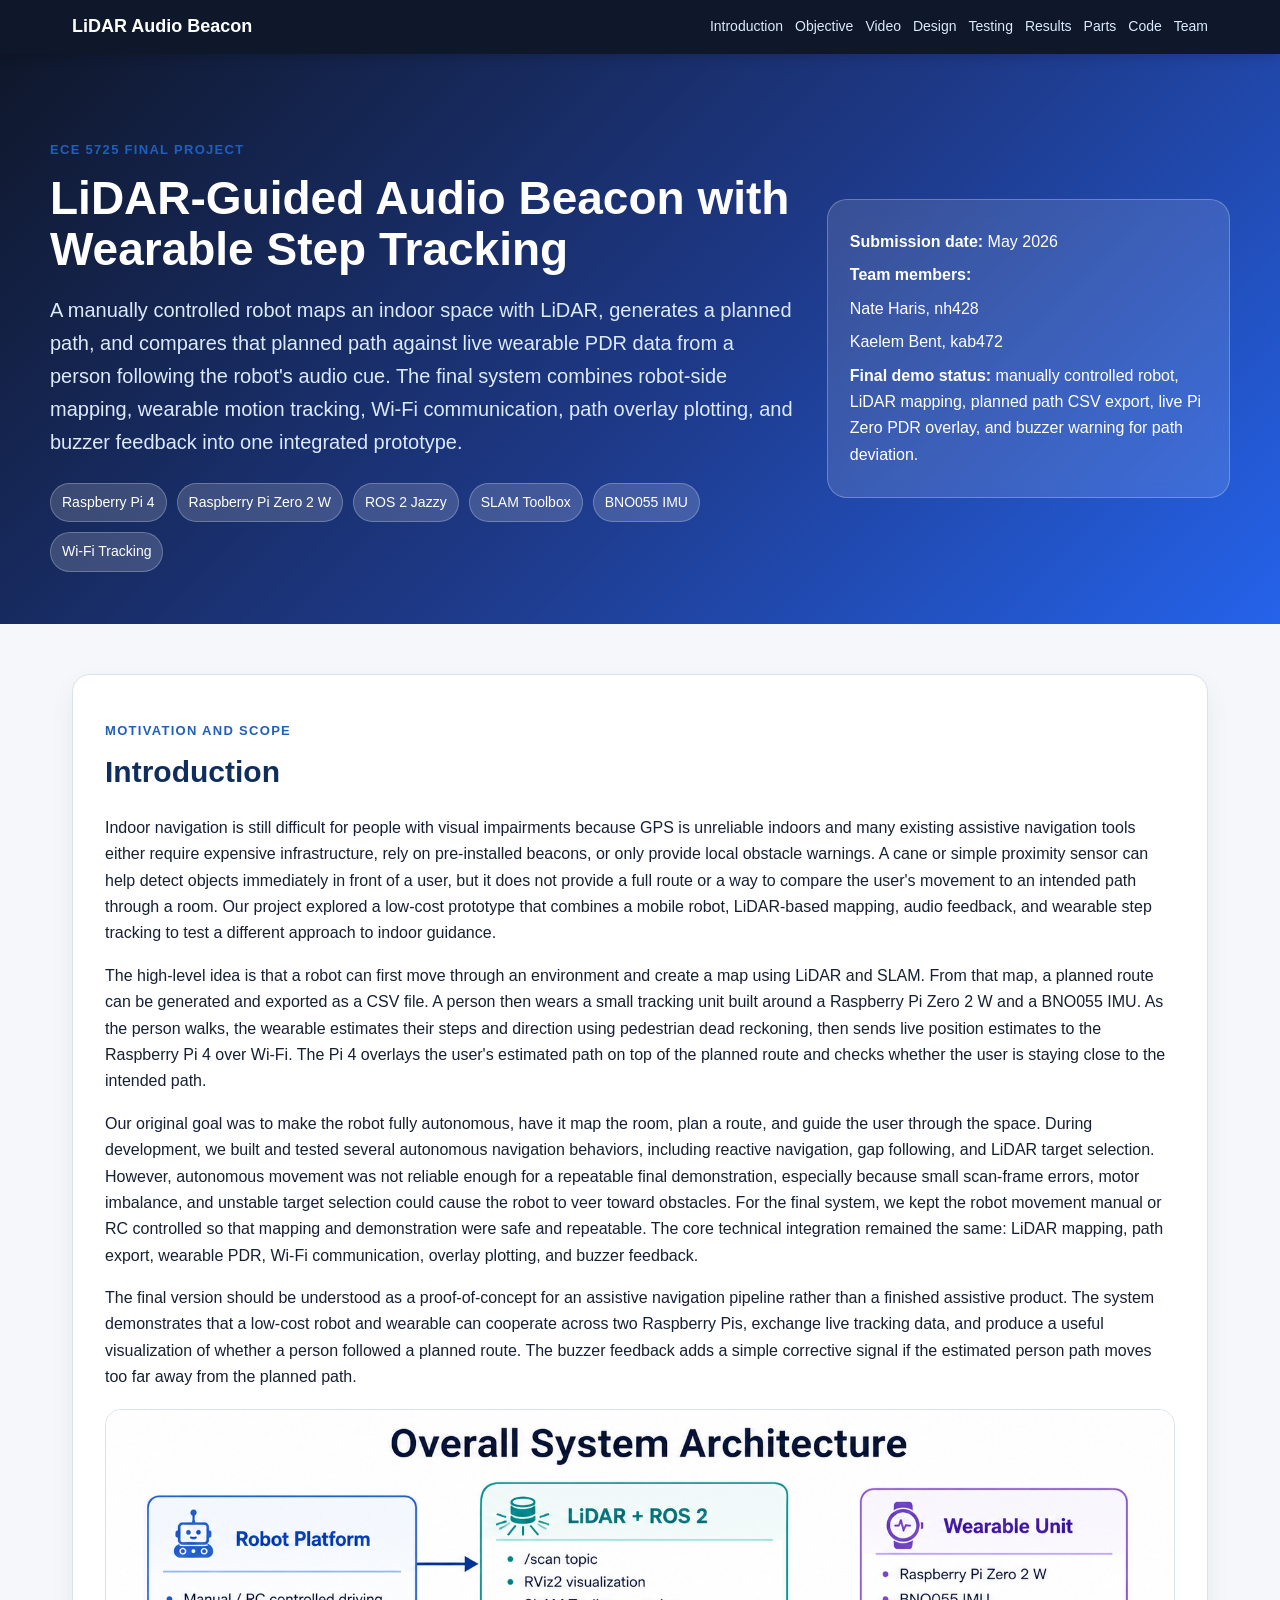
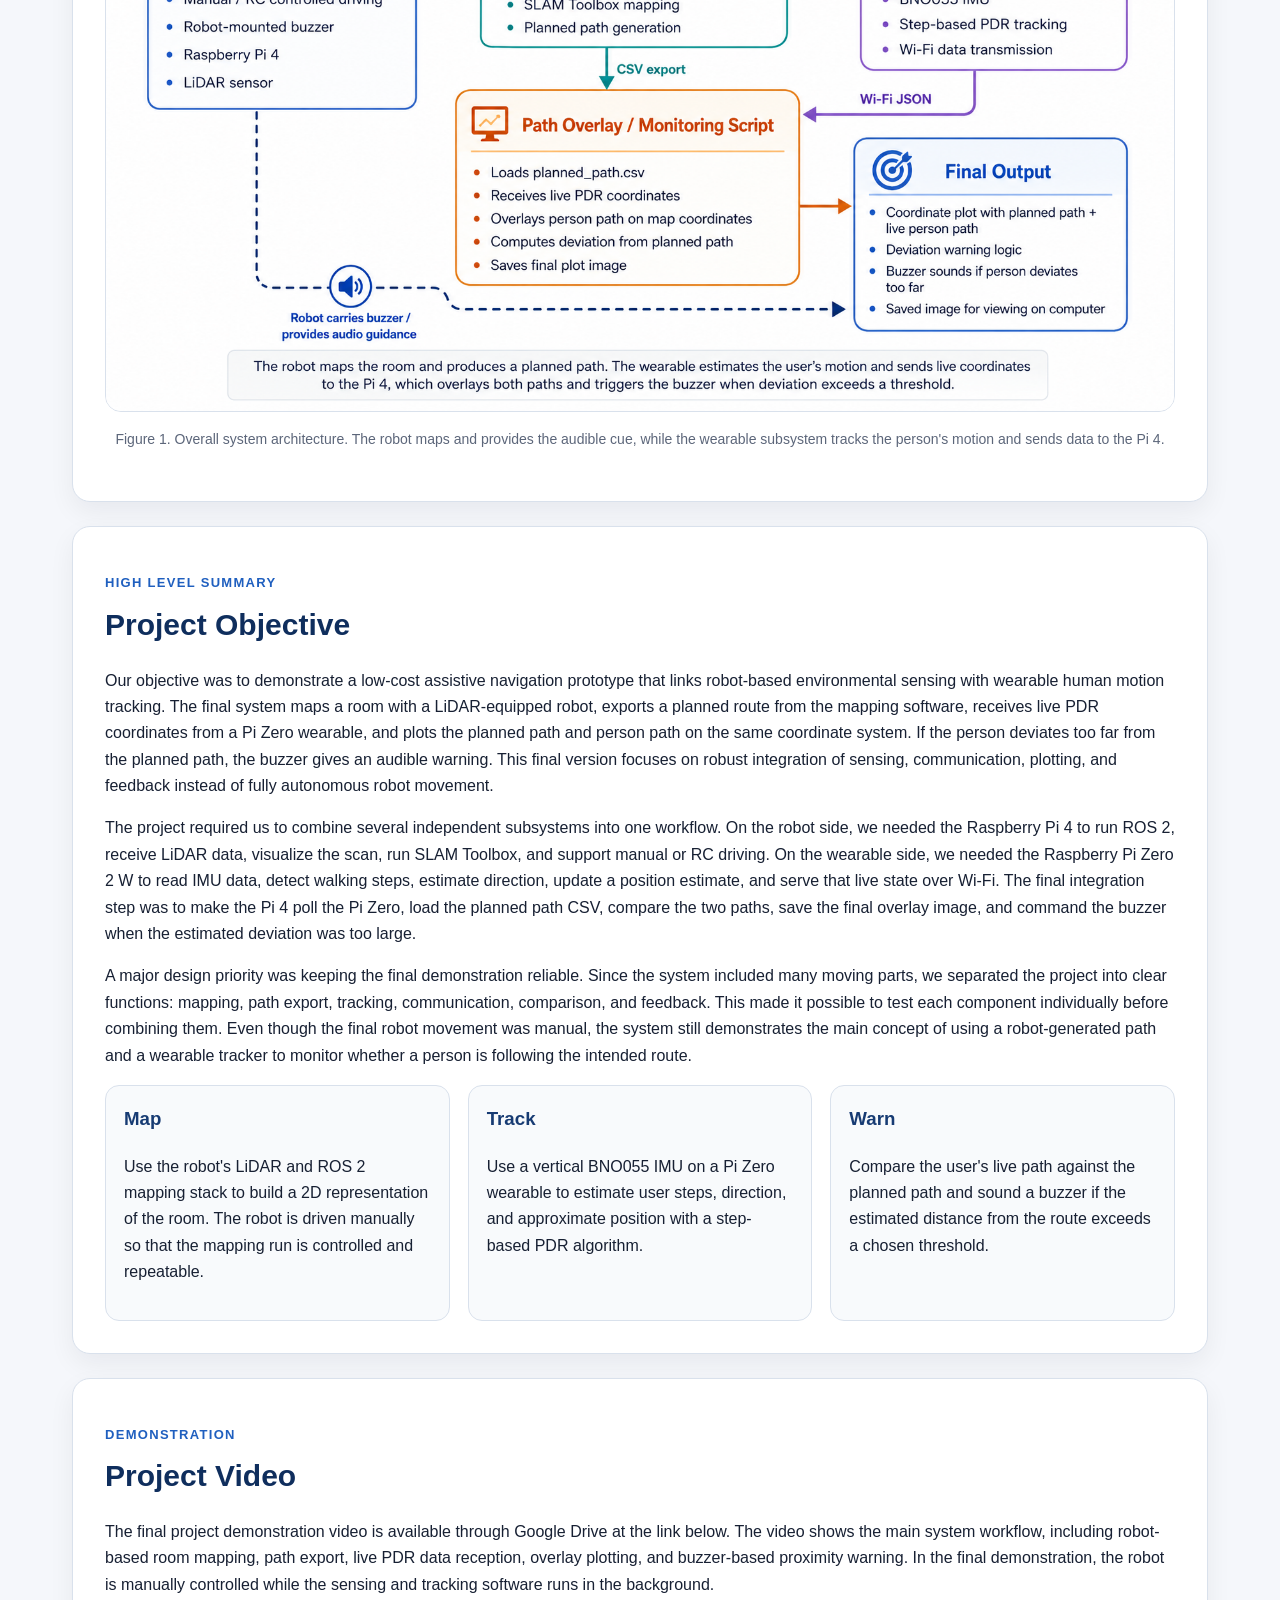
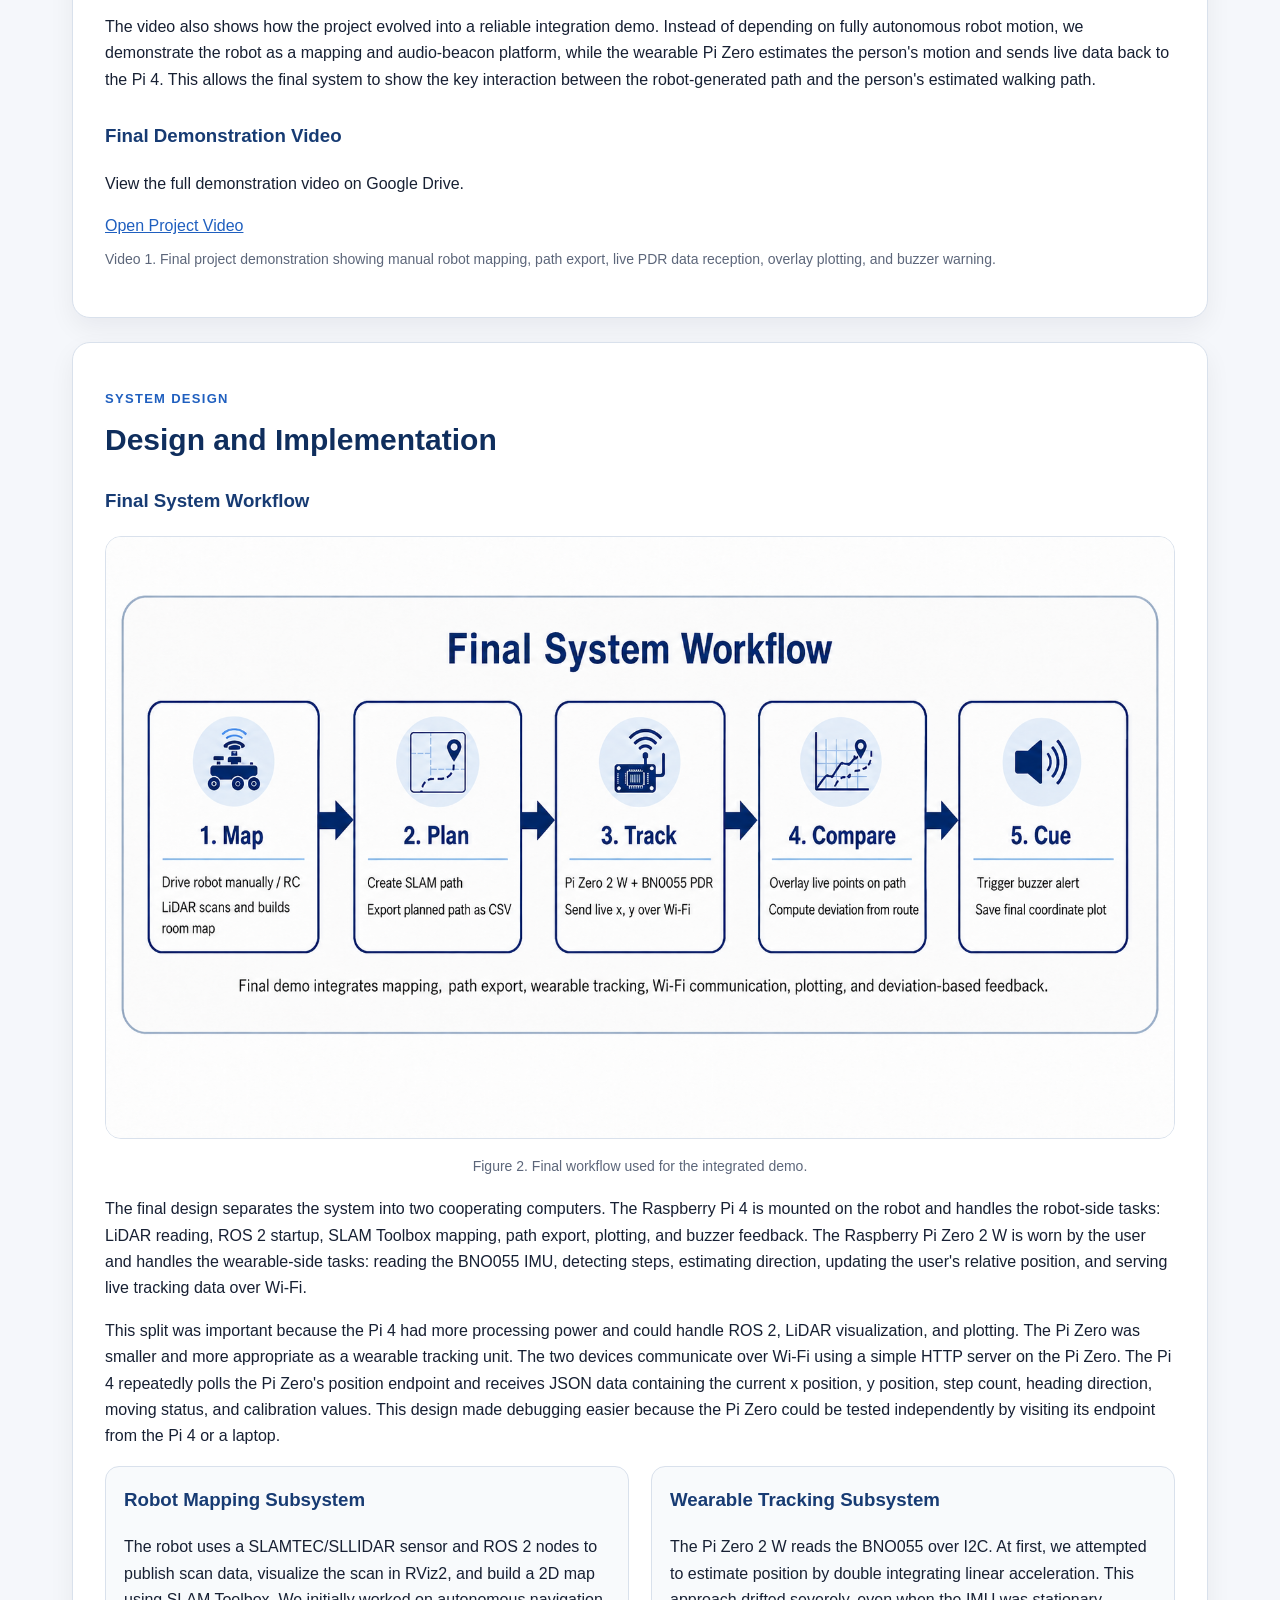
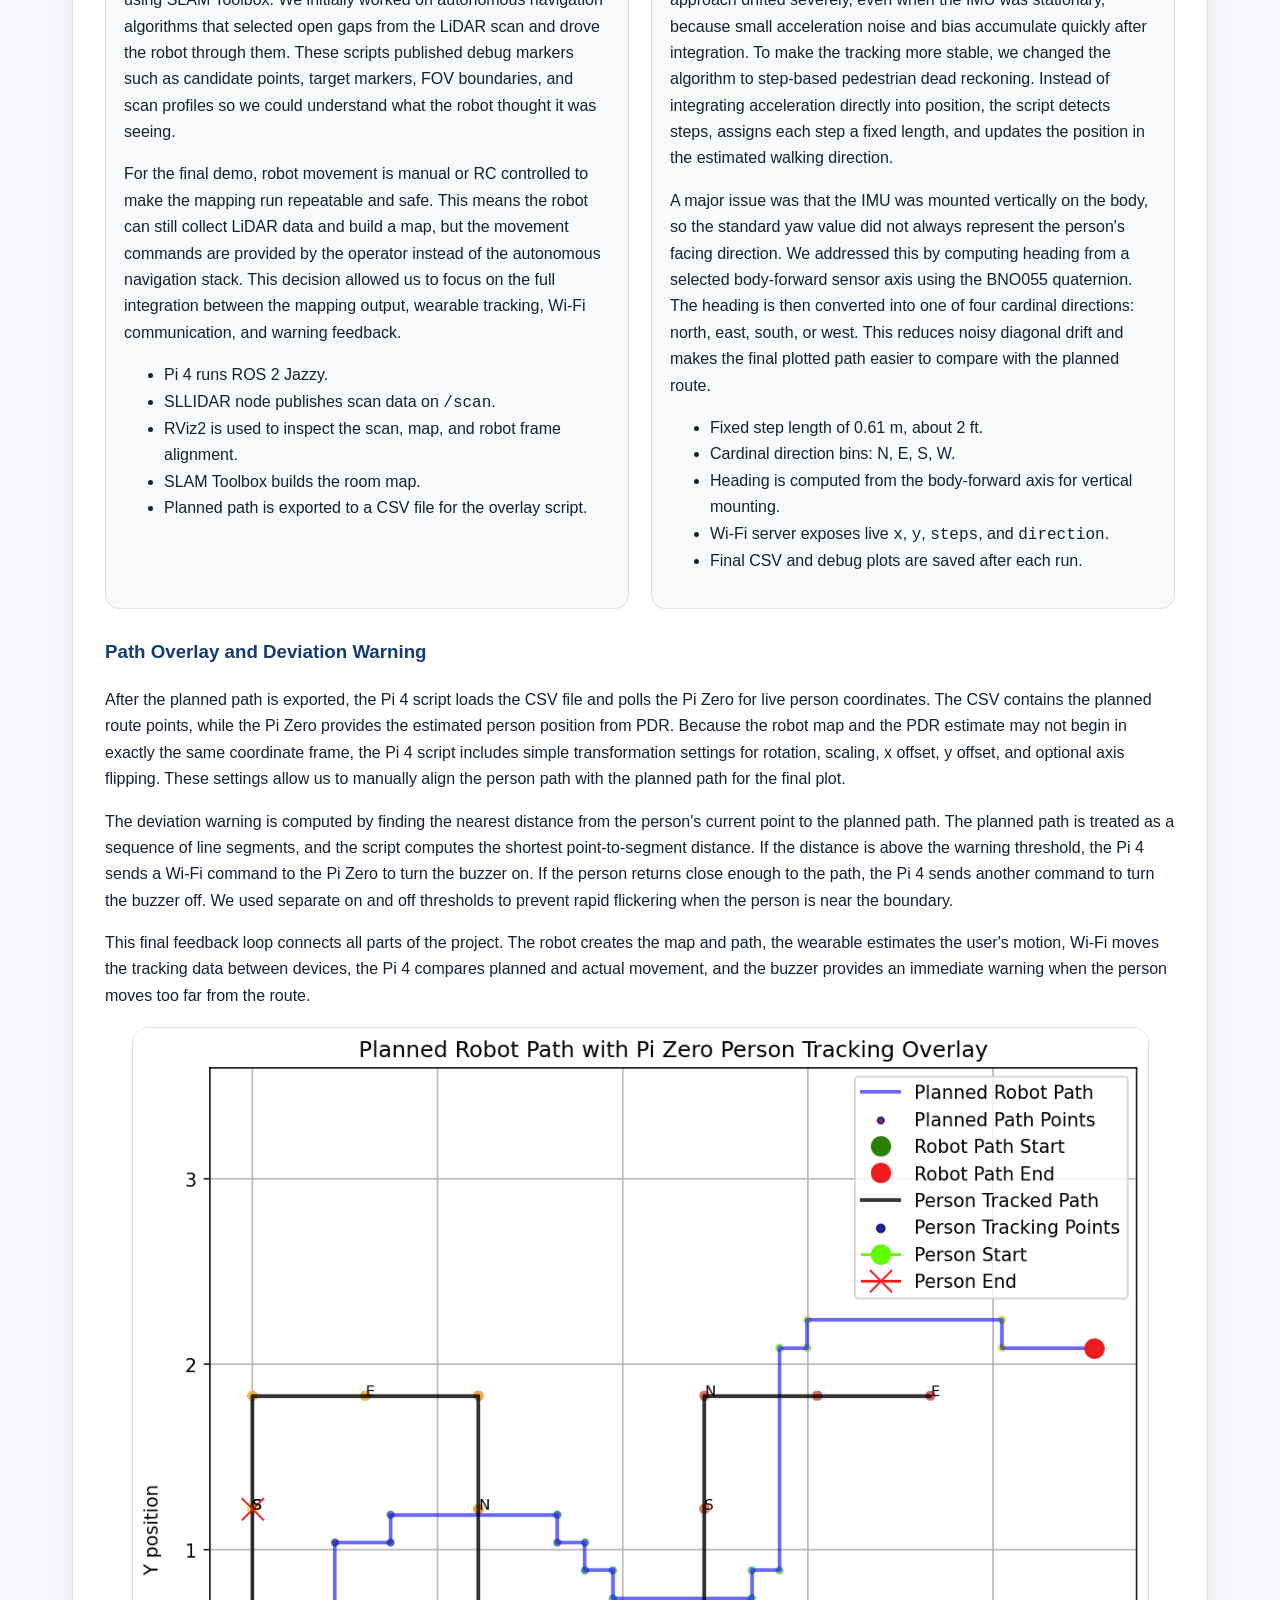
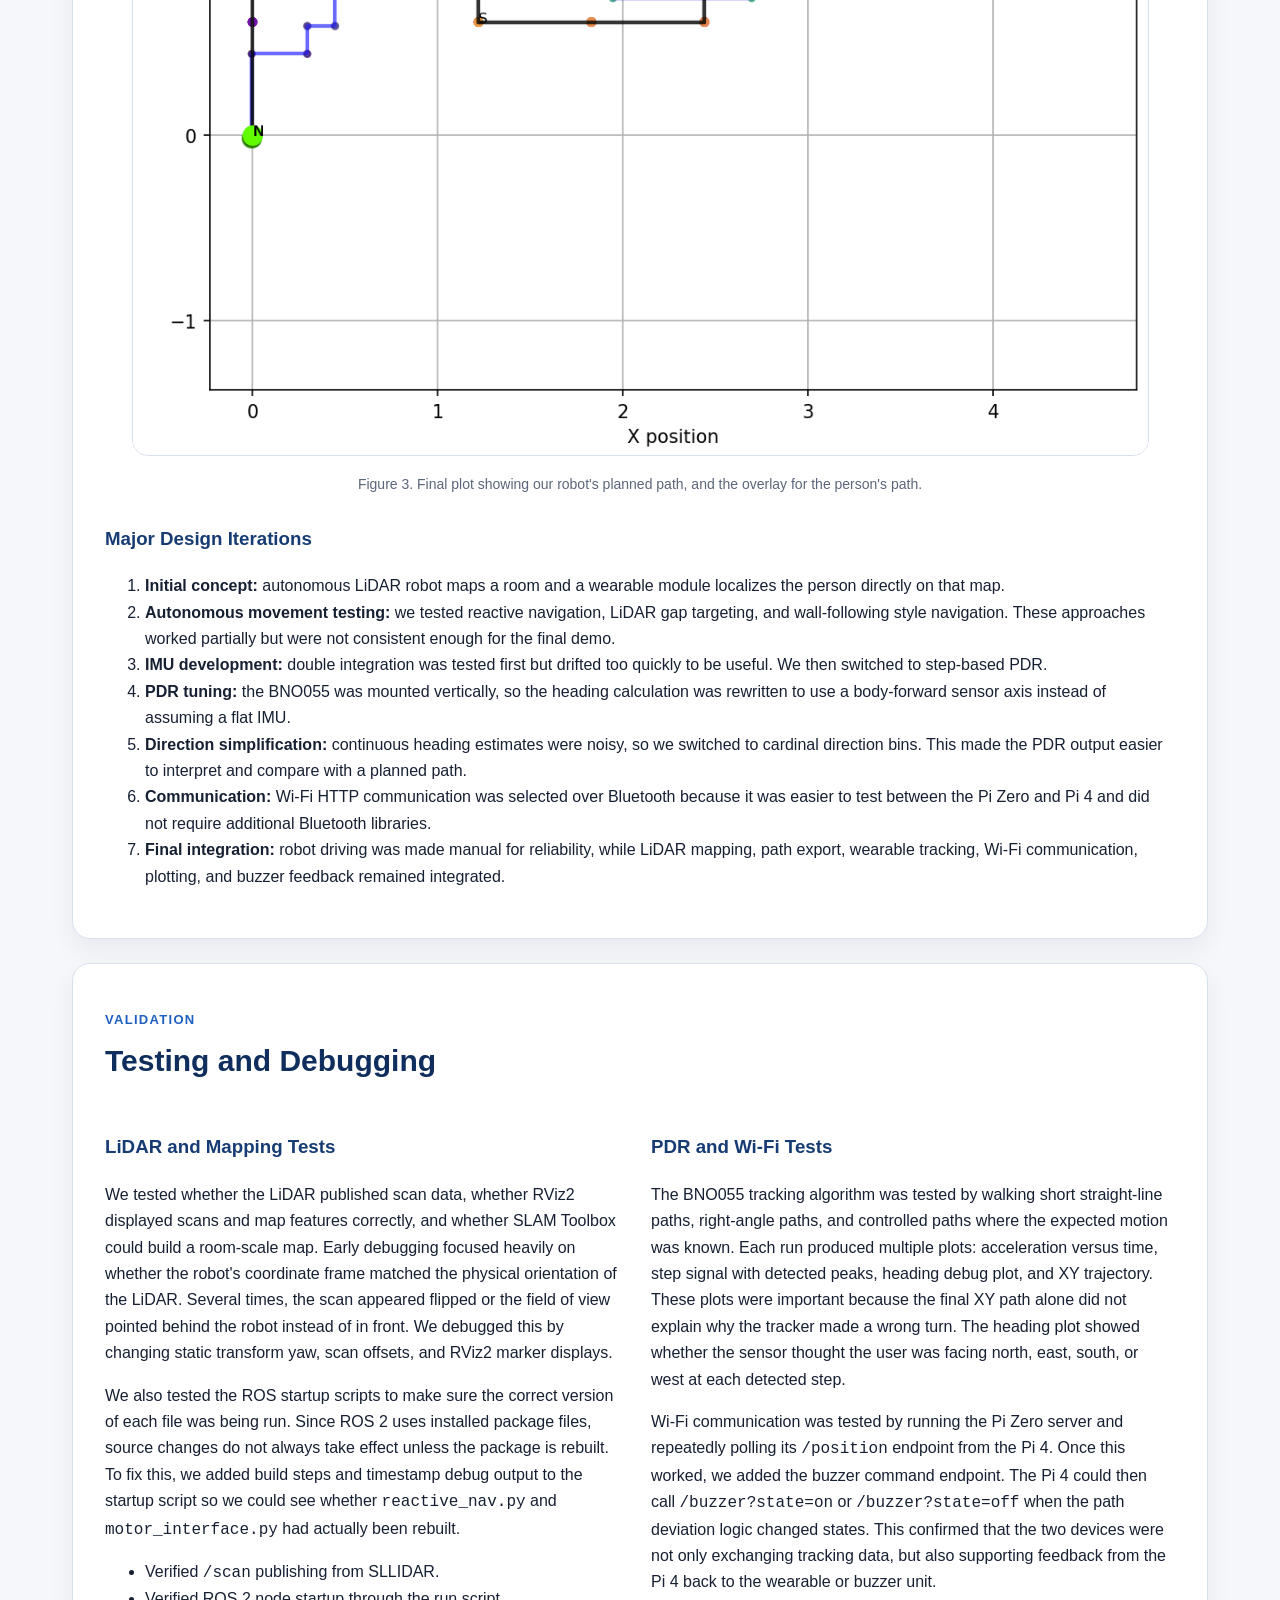
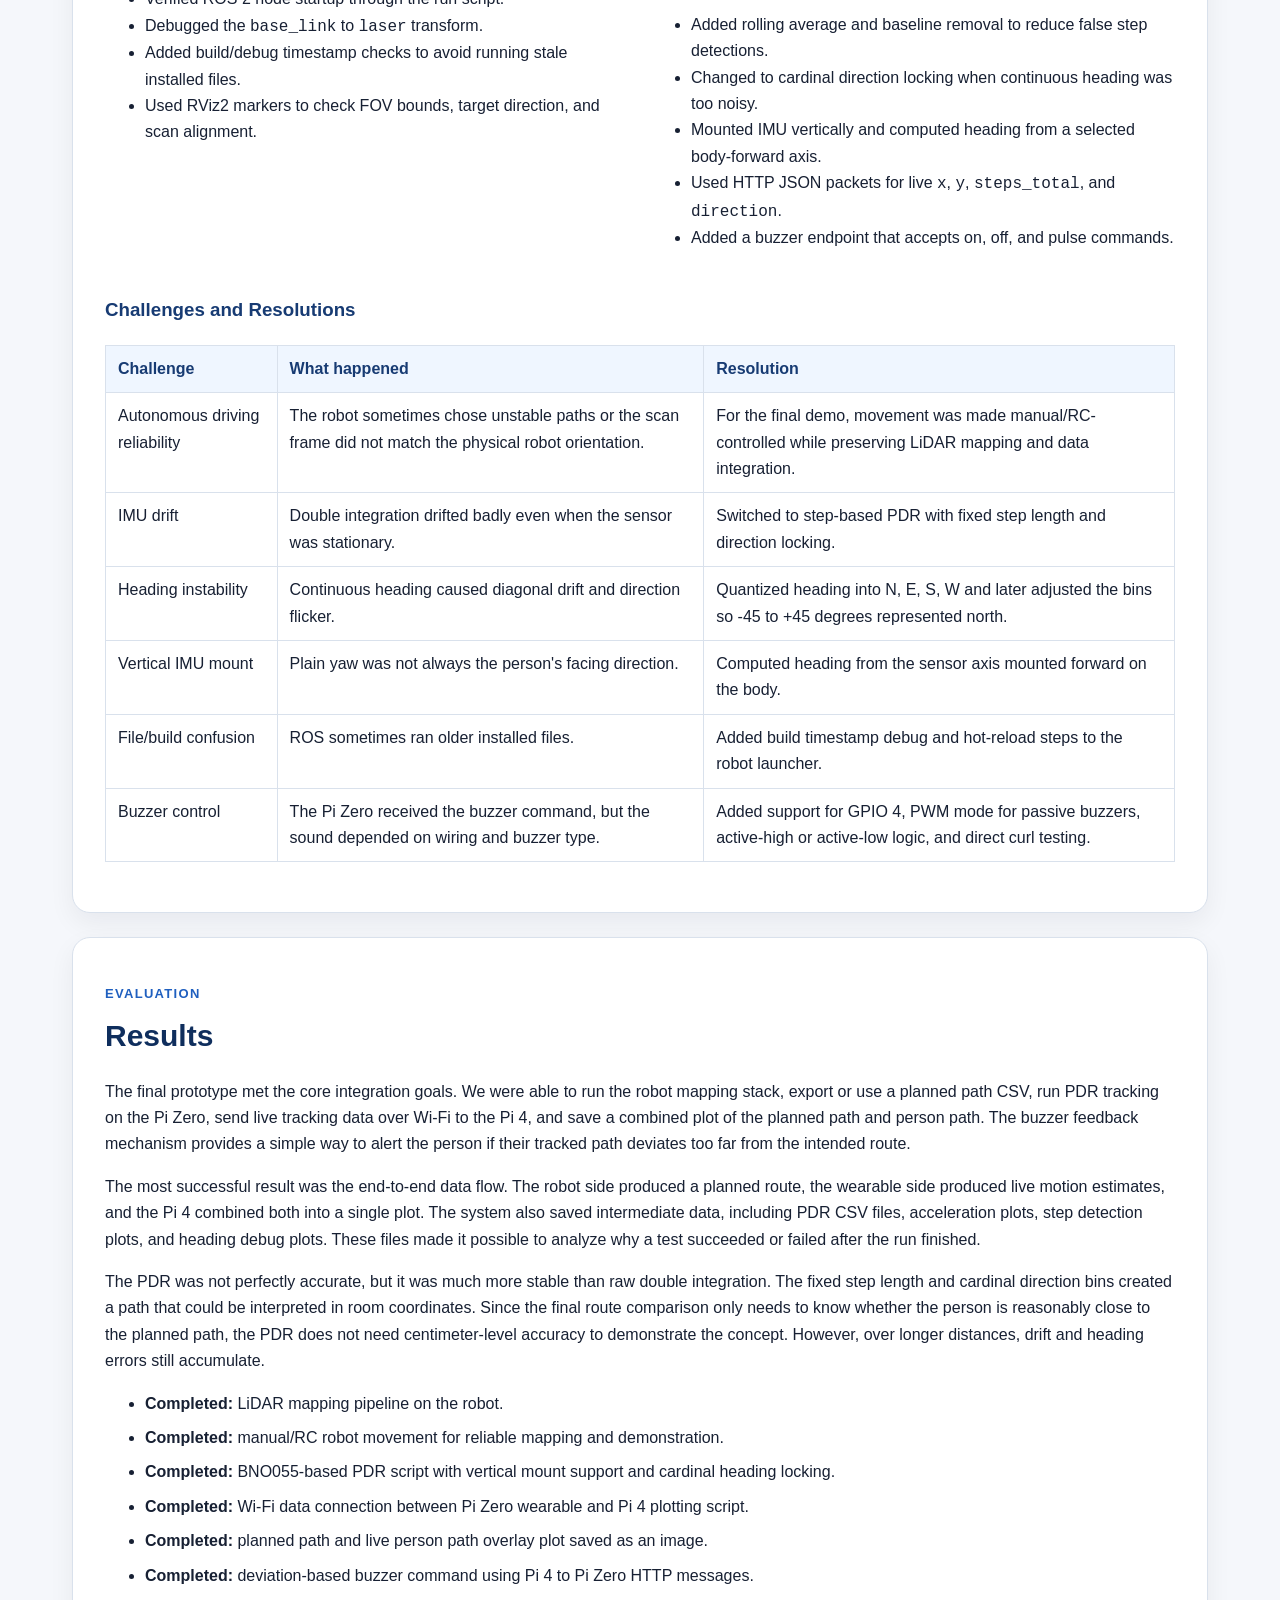
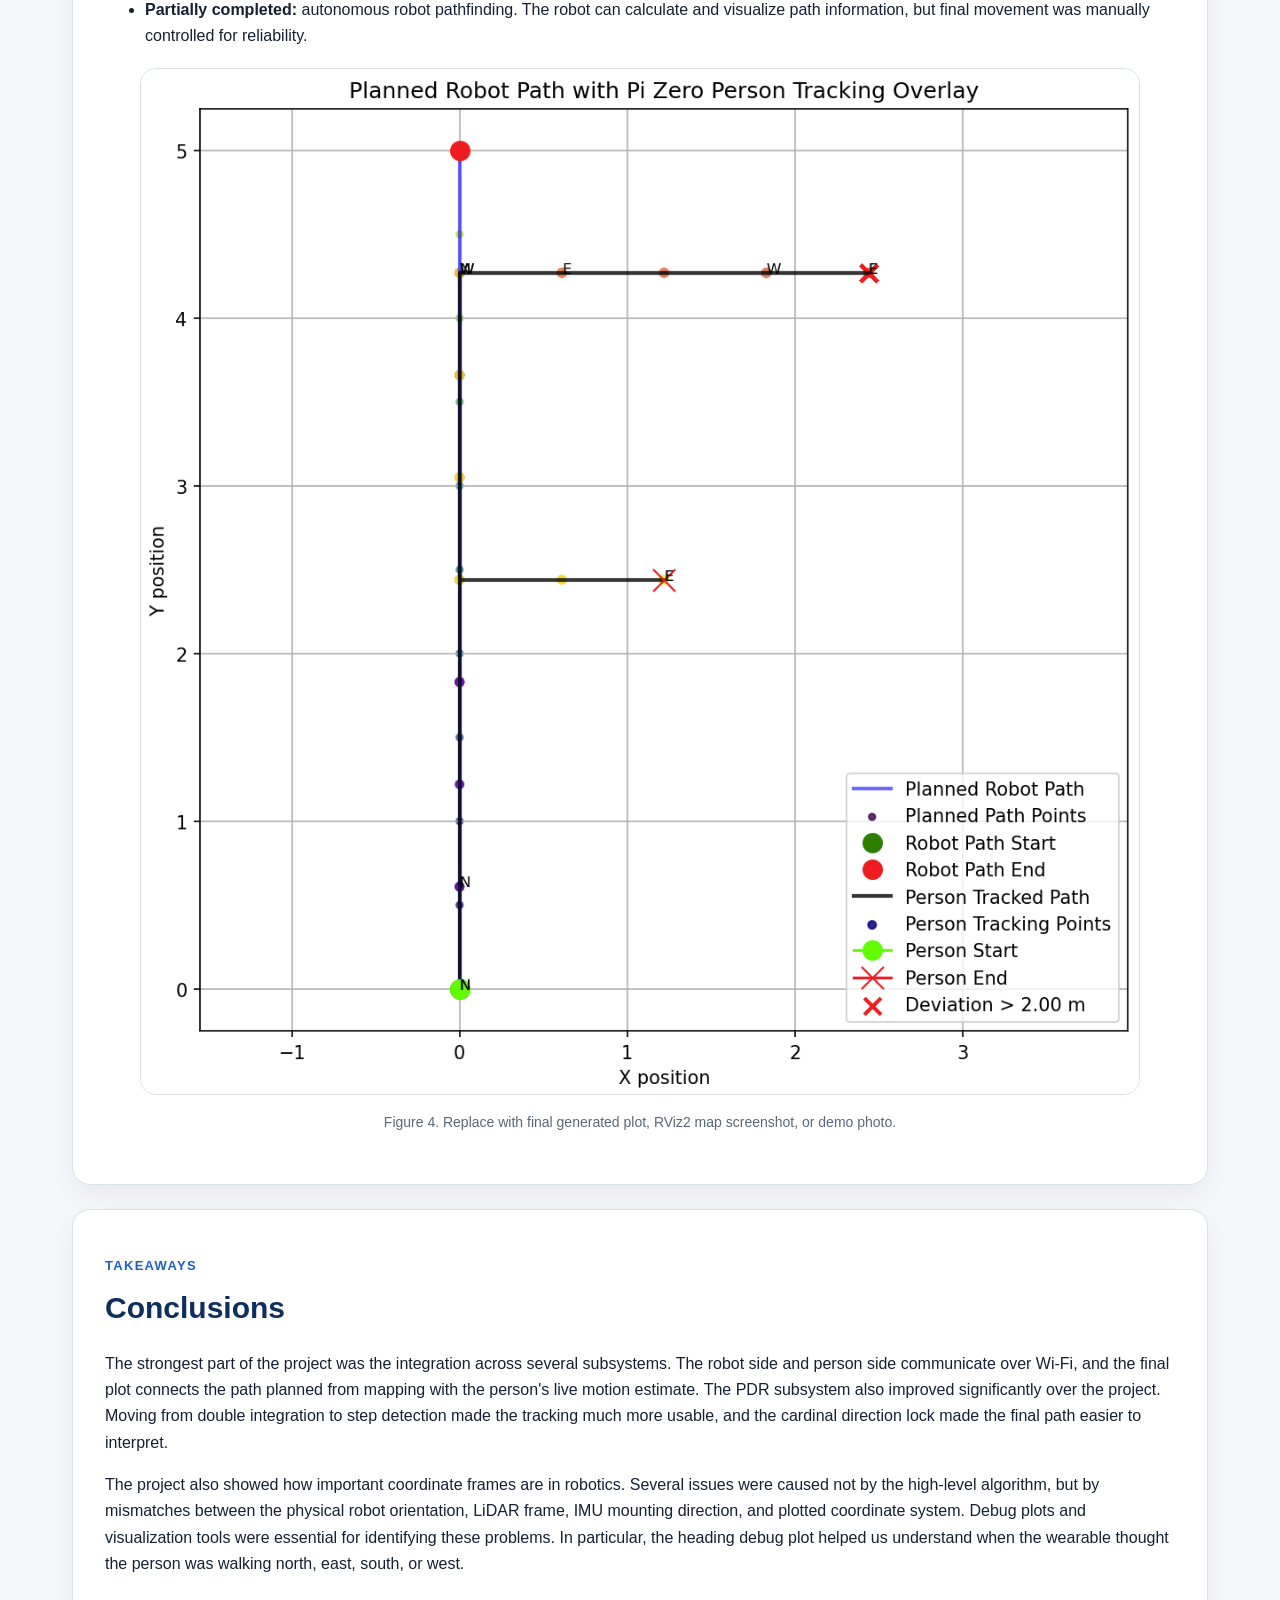
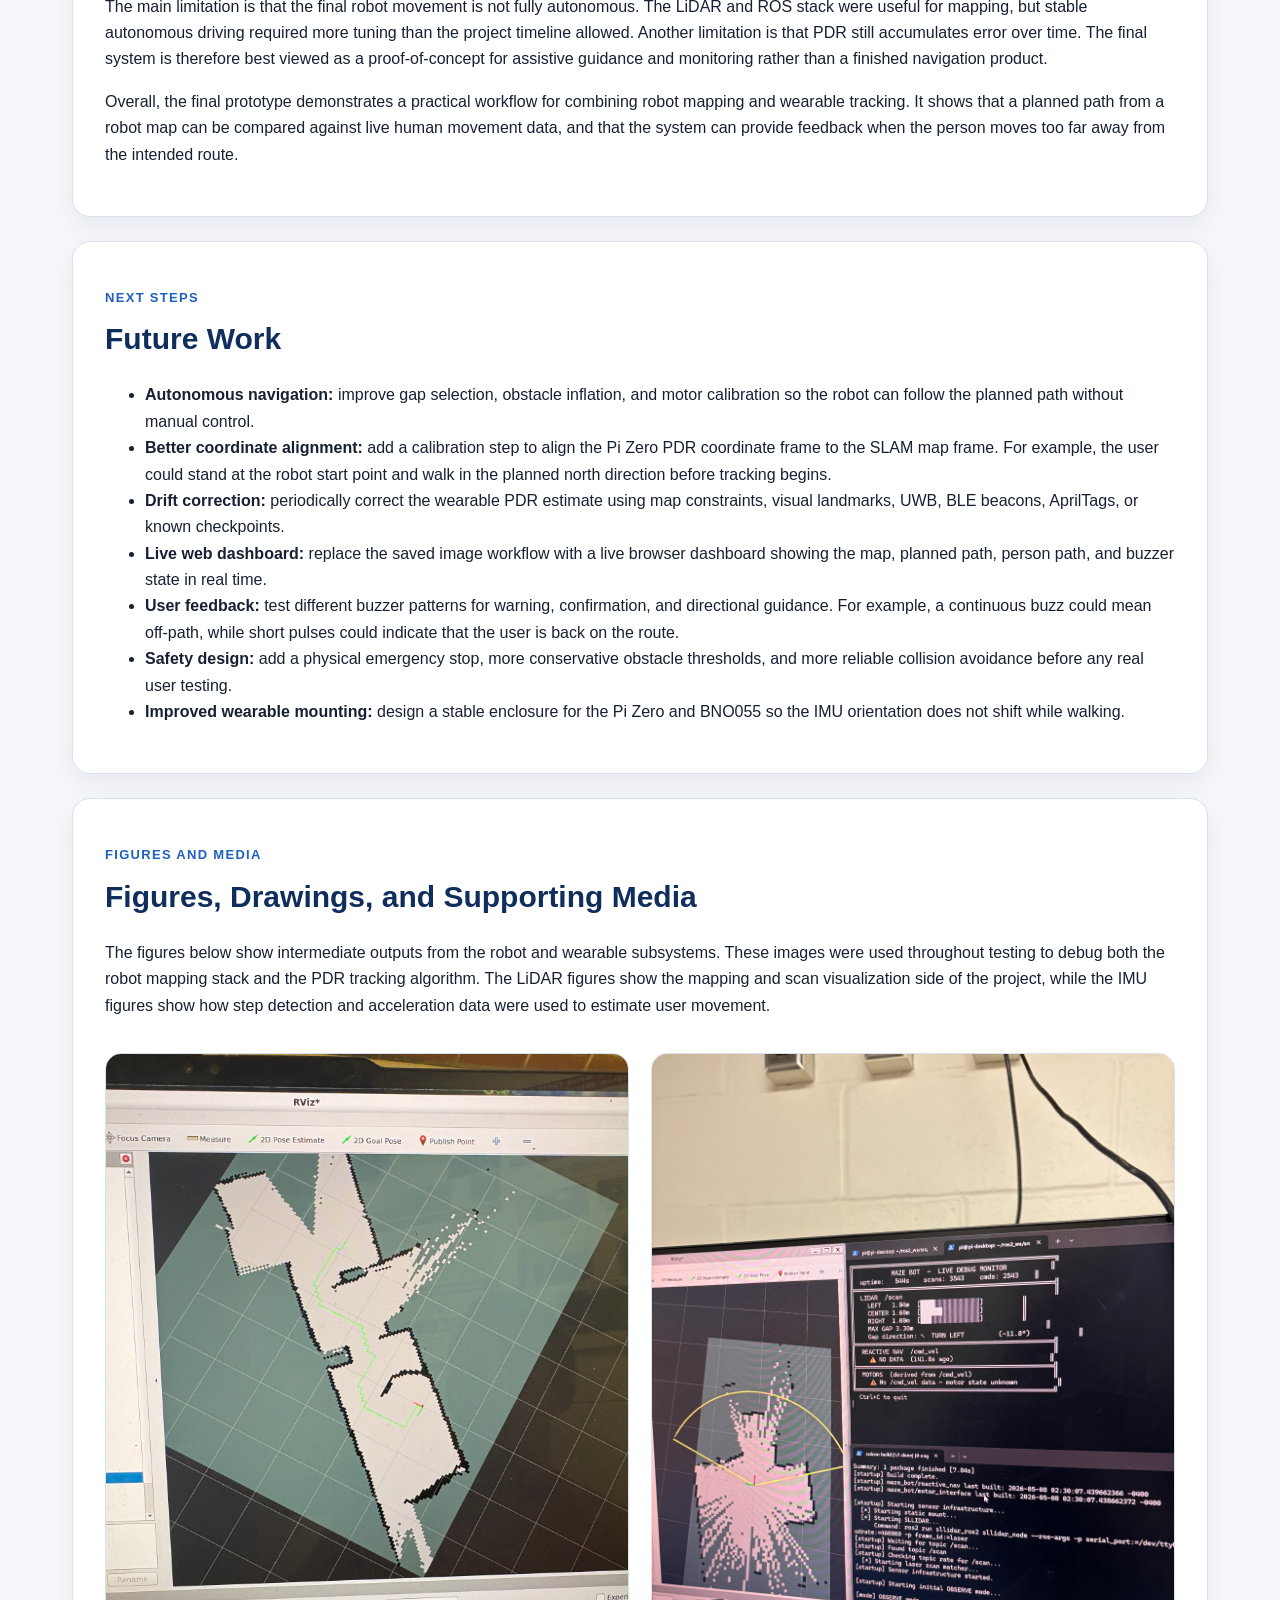
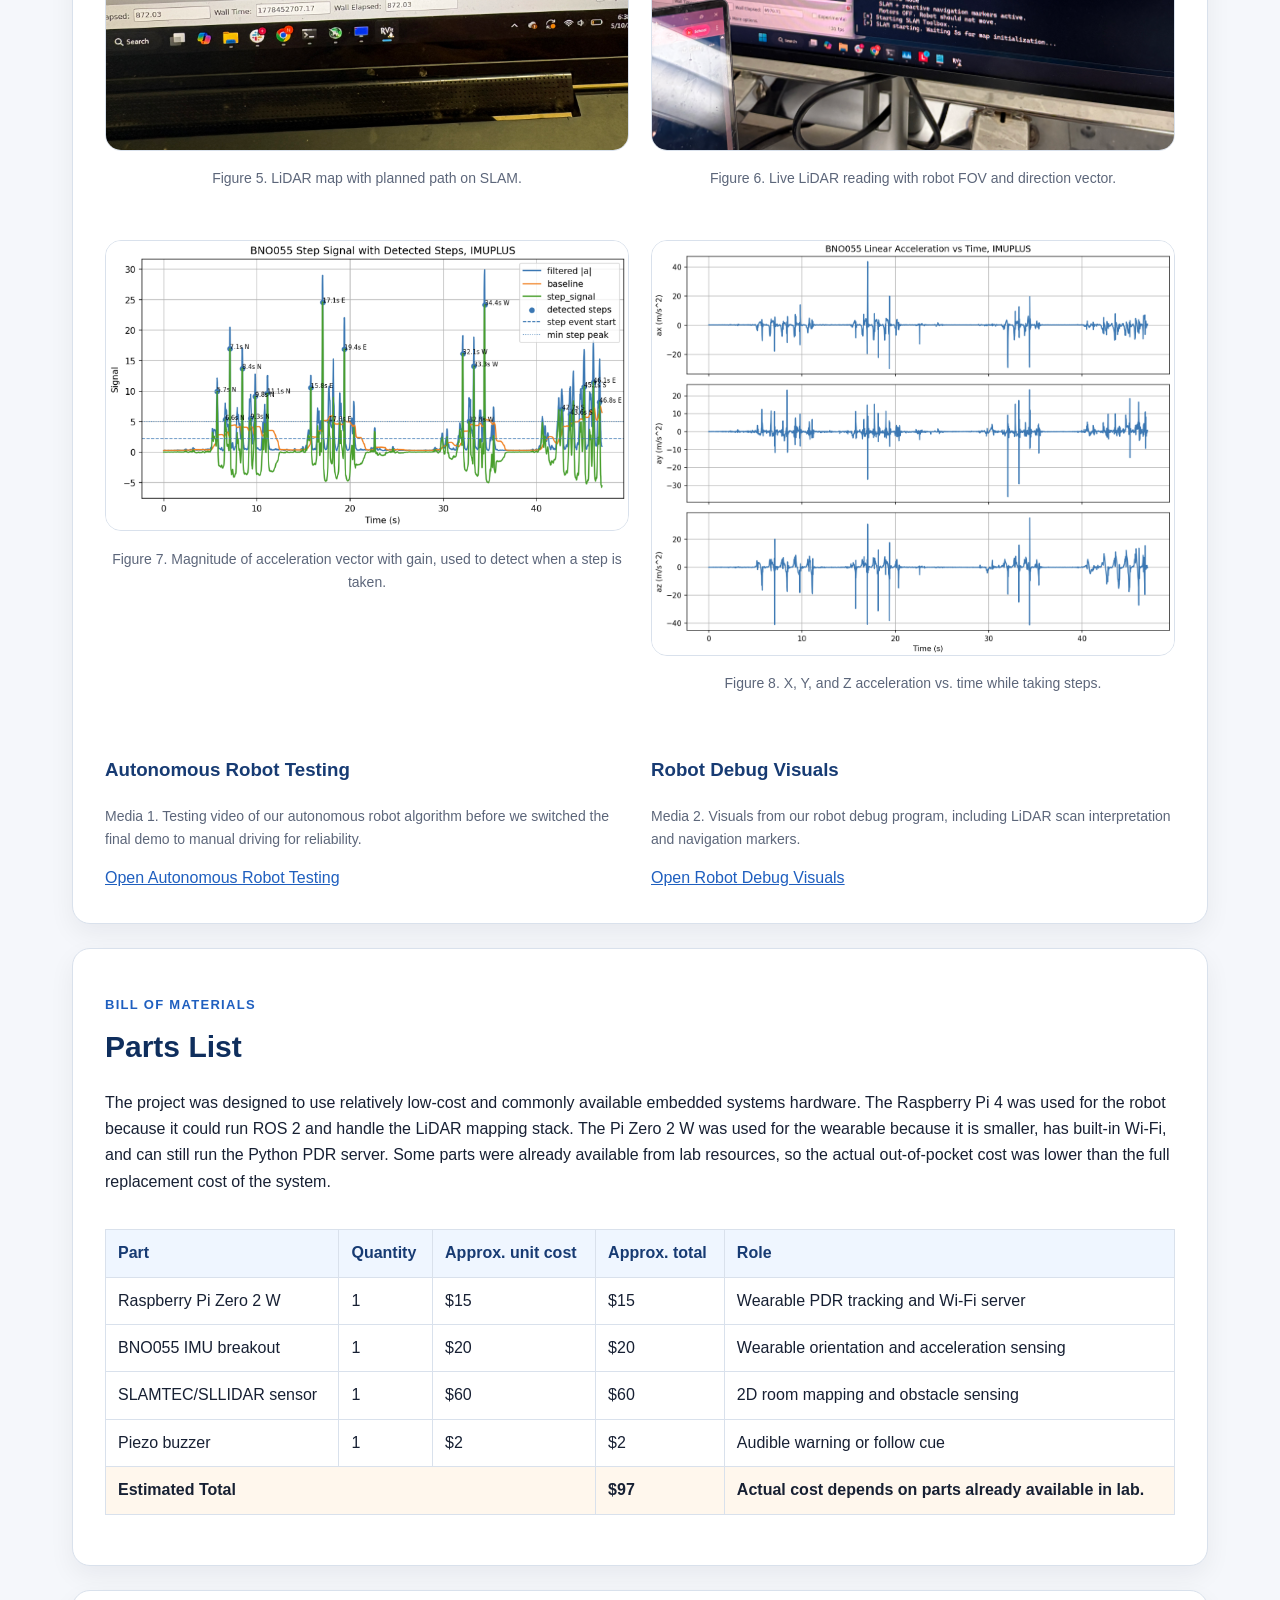
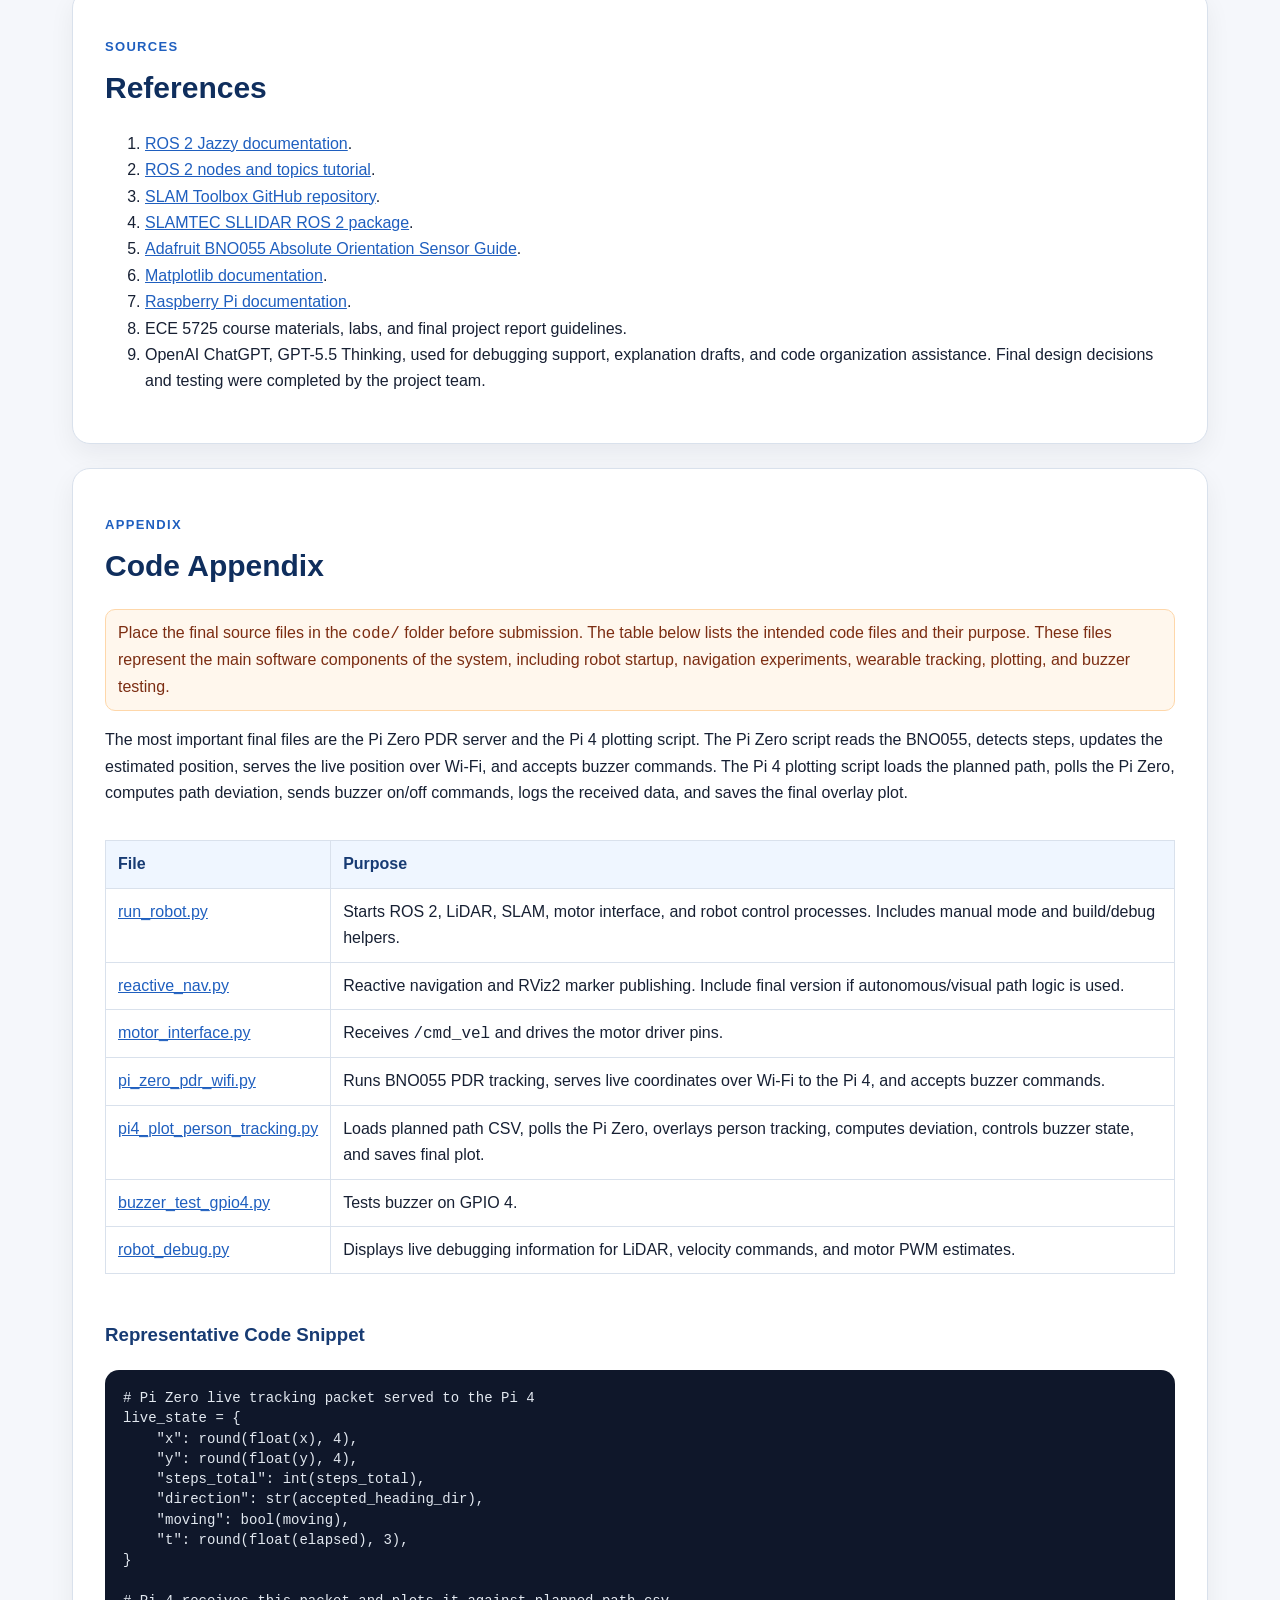
==== commit 89eb63eb: "Update index.html" ====
--- a/index.html
+++ b/index.html
@@ -48,8 +48,8 @@
       <aside class="hero-card">
         <p><strong>Submission date:</strong> May 2026</p>
         <p><strong>Team members:</strong></p>
+        <p>Nate Haris, nh428</p>
         <p>Kaelem Bent, kab472</p>
-        <p>Nate Haris, nh428</p>
         <p><strong>Final demo status:</strong> manually controlled robot, LiDAR mapping, planned path CSV export, live Pi Zero PDR overlay, and buzzer warning for path deviation.</p>
       </aside>
     </div>
@@ -580,4 +580,4 @@
     <p>ECE 5725 Final Project Report - LiDAR-Guided Audio Beacon with Wearable Step Tracking</p>
   </footer>
 </body>
-</html>+</html>
